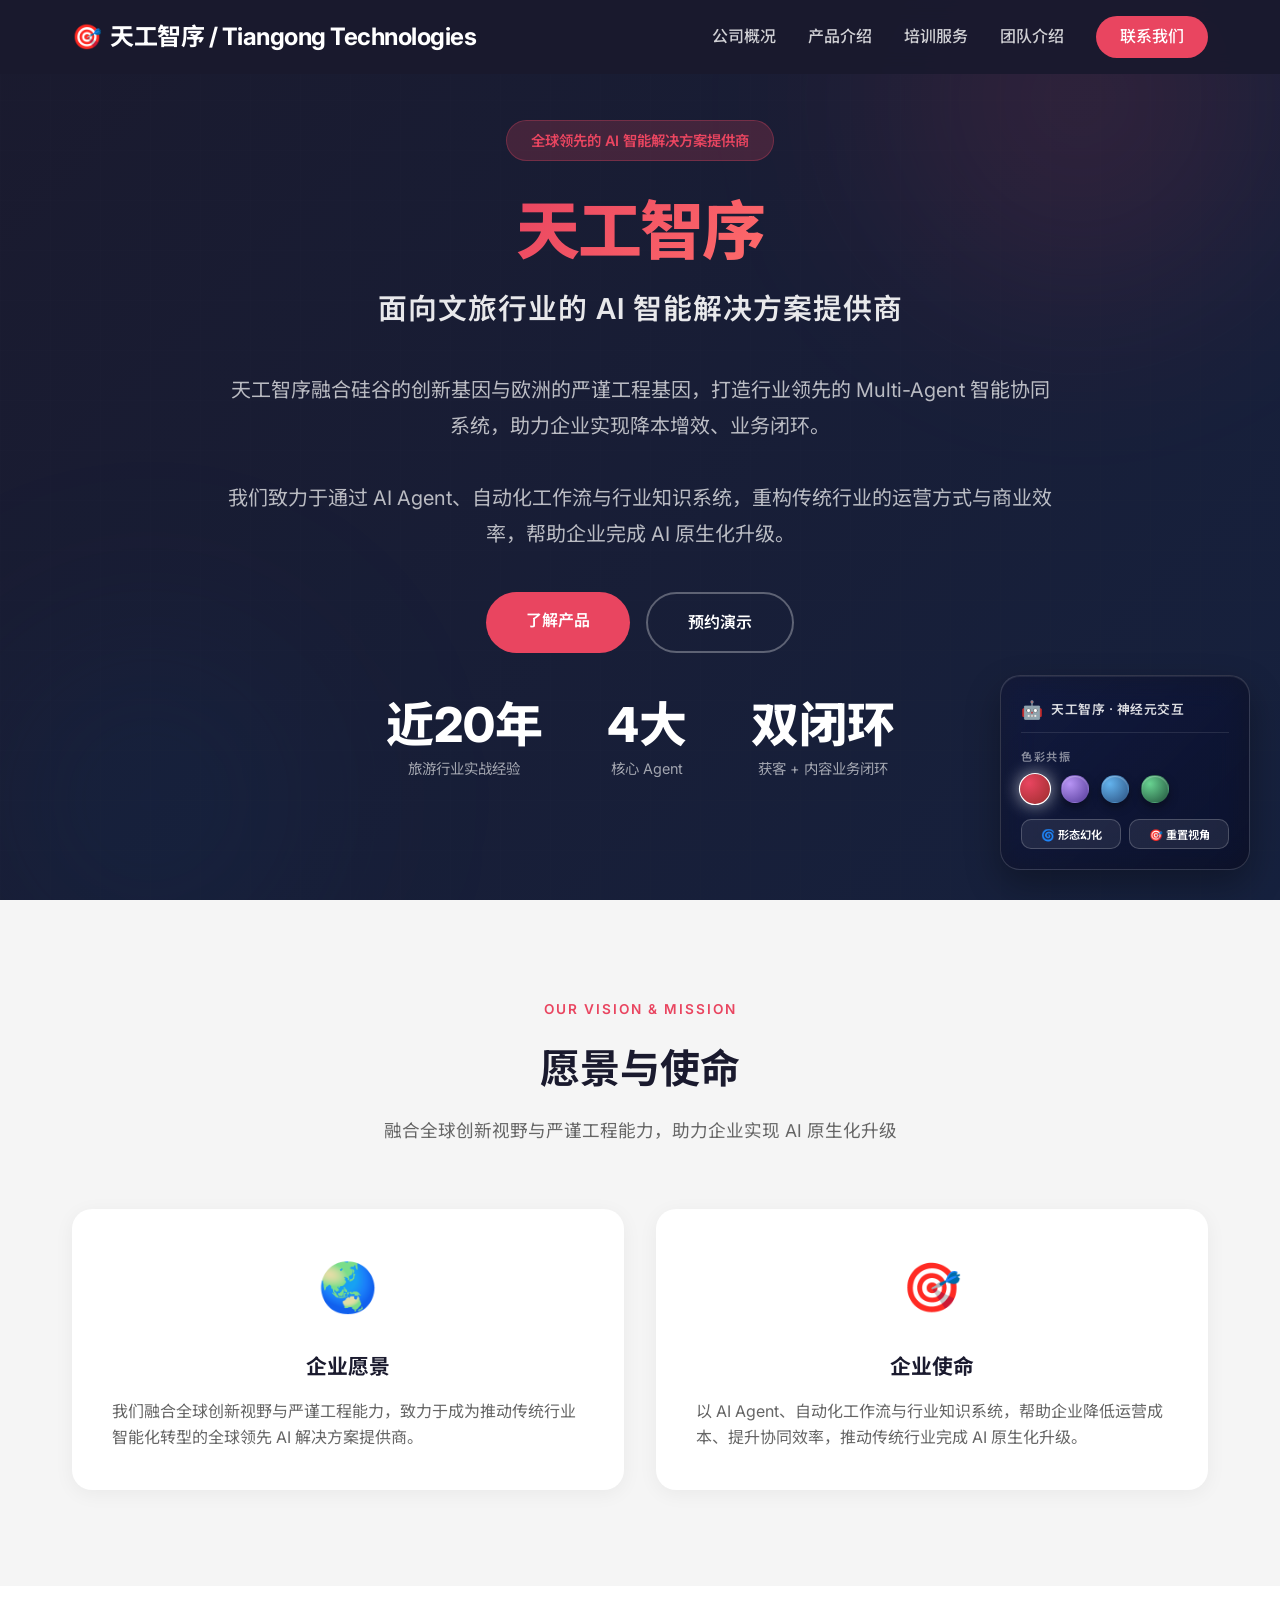
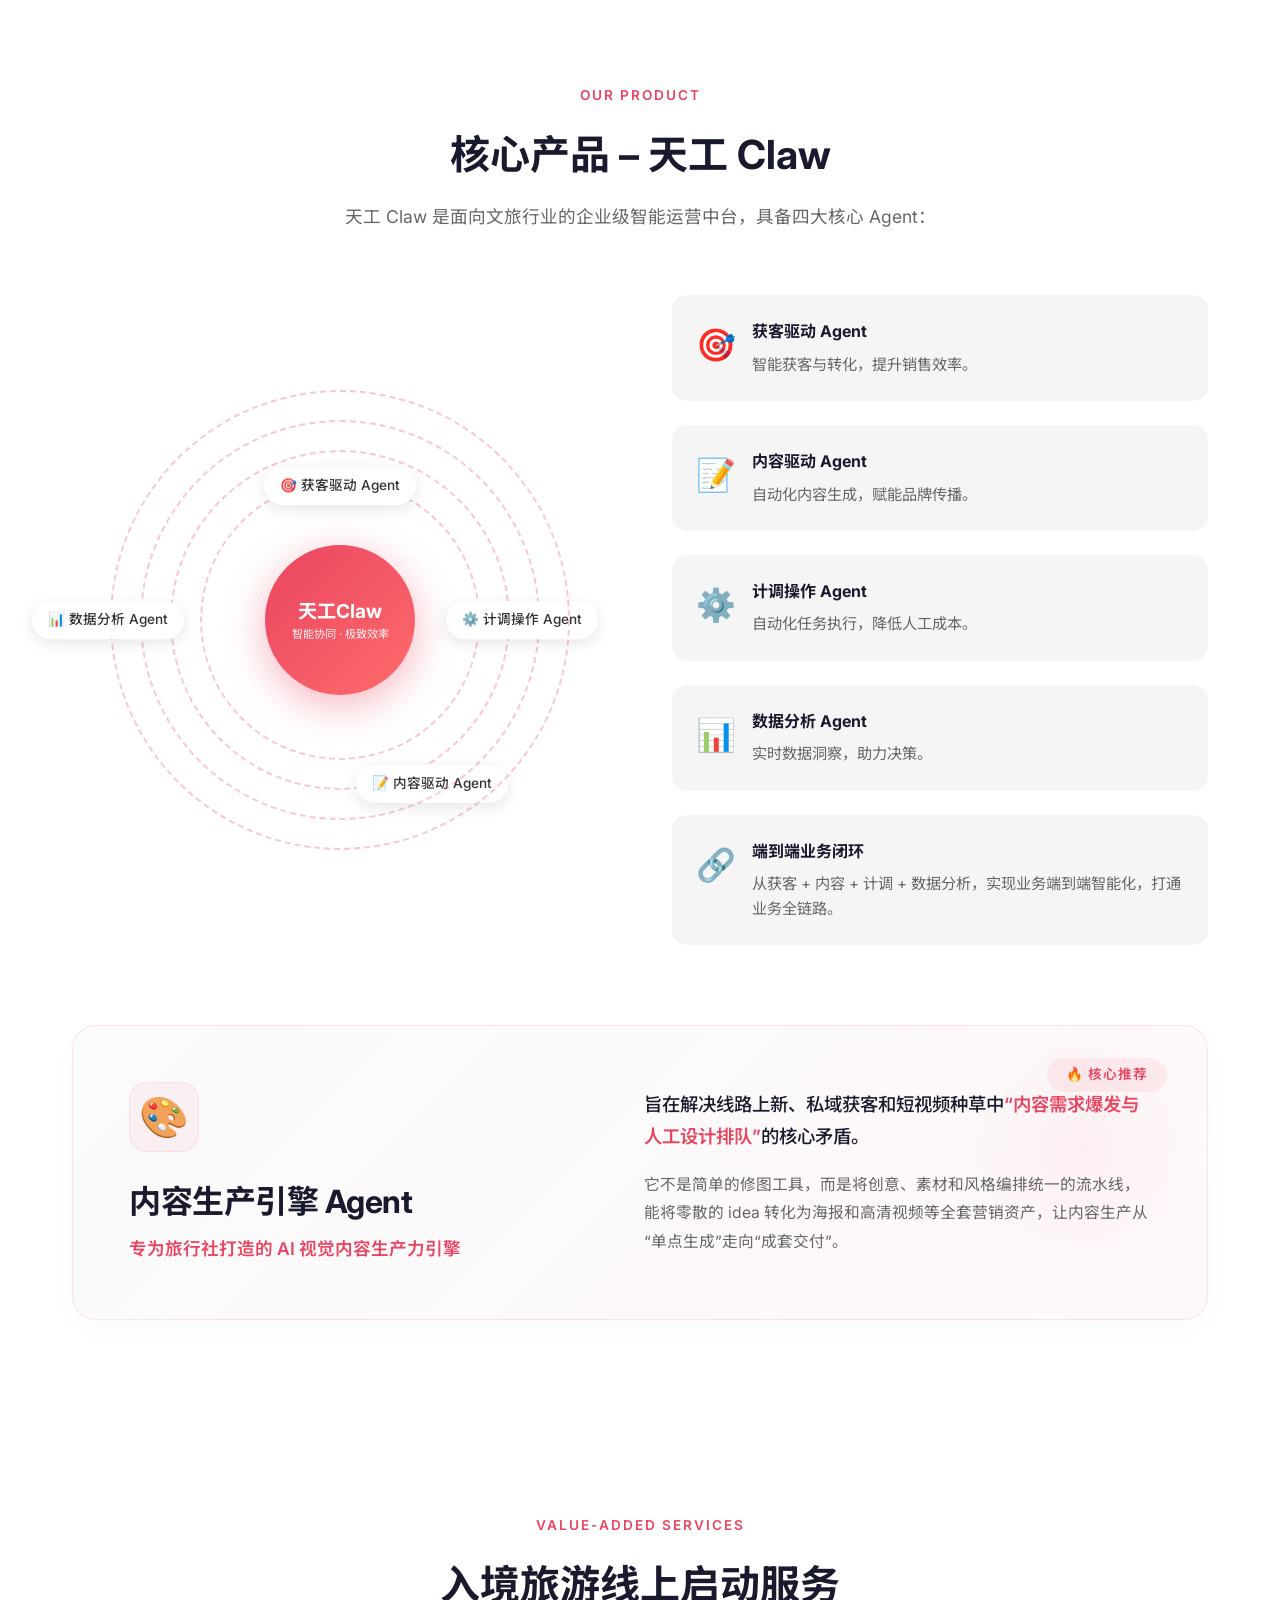
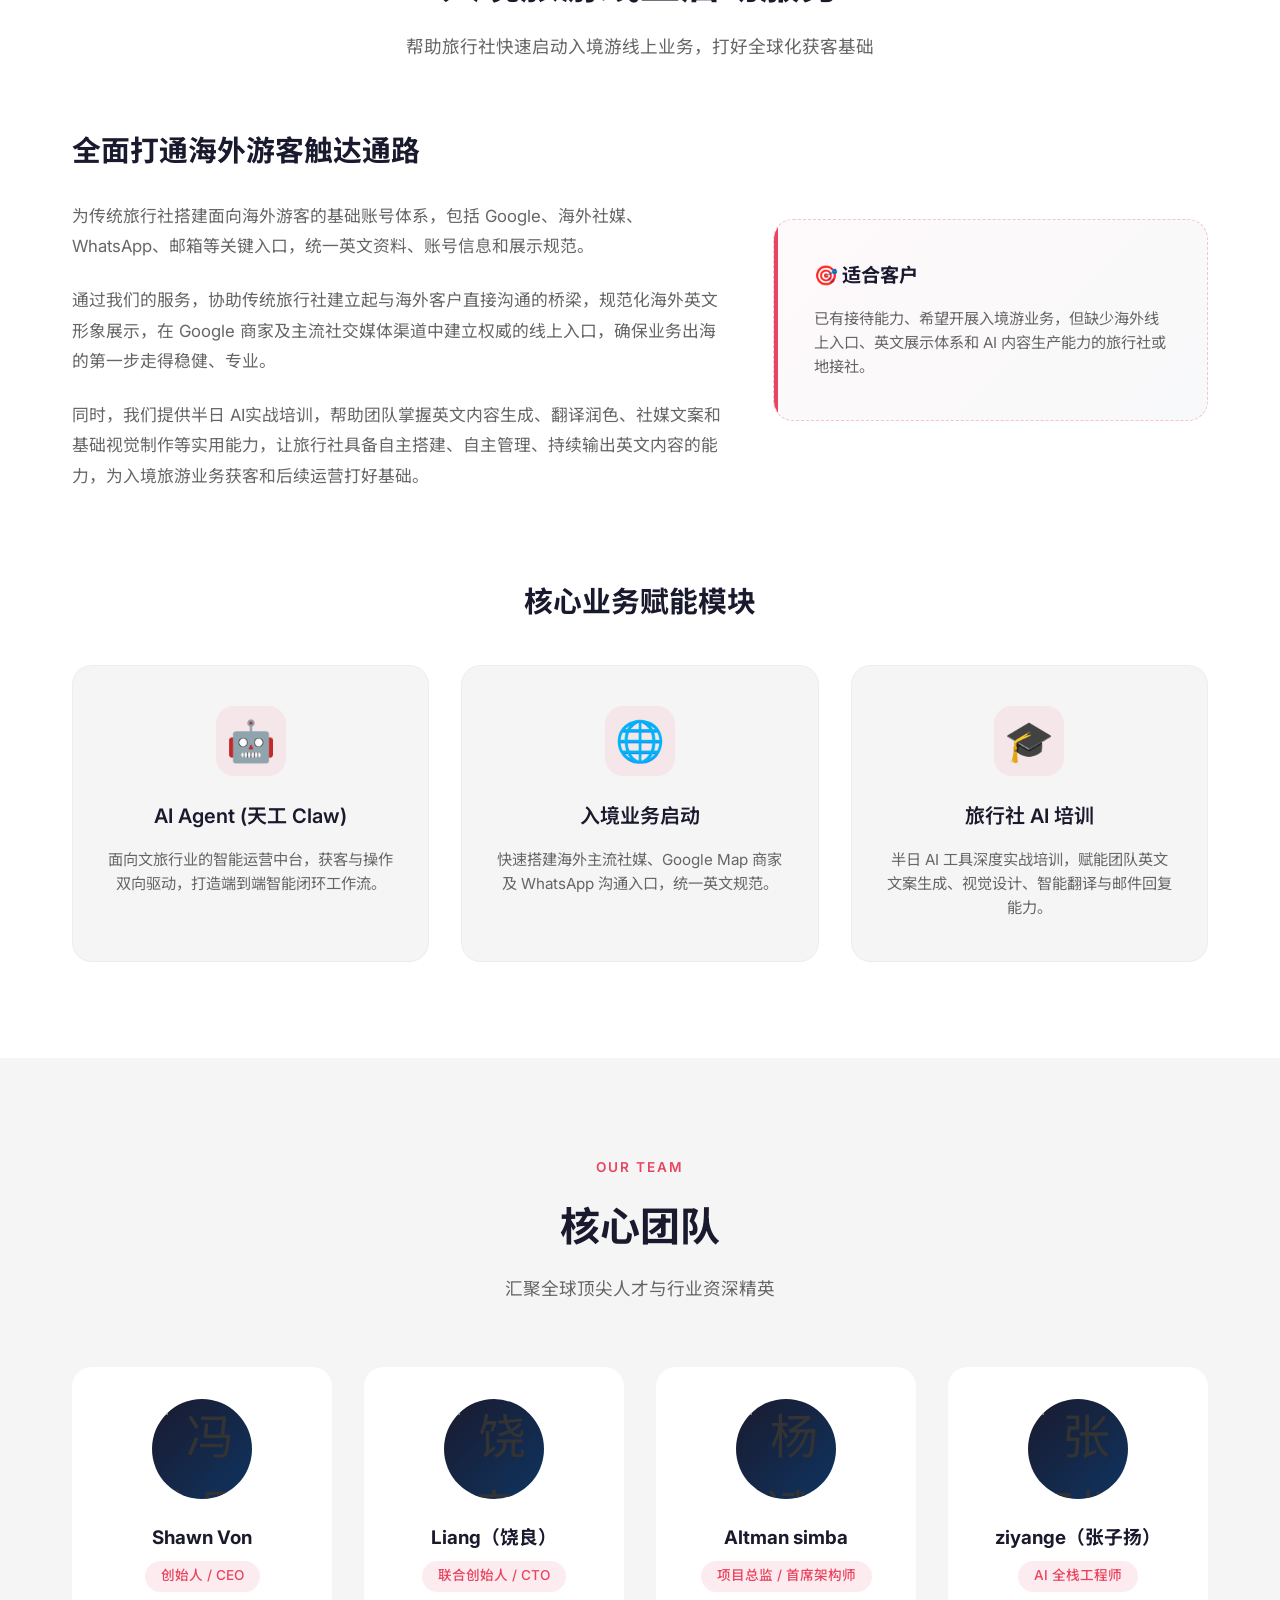
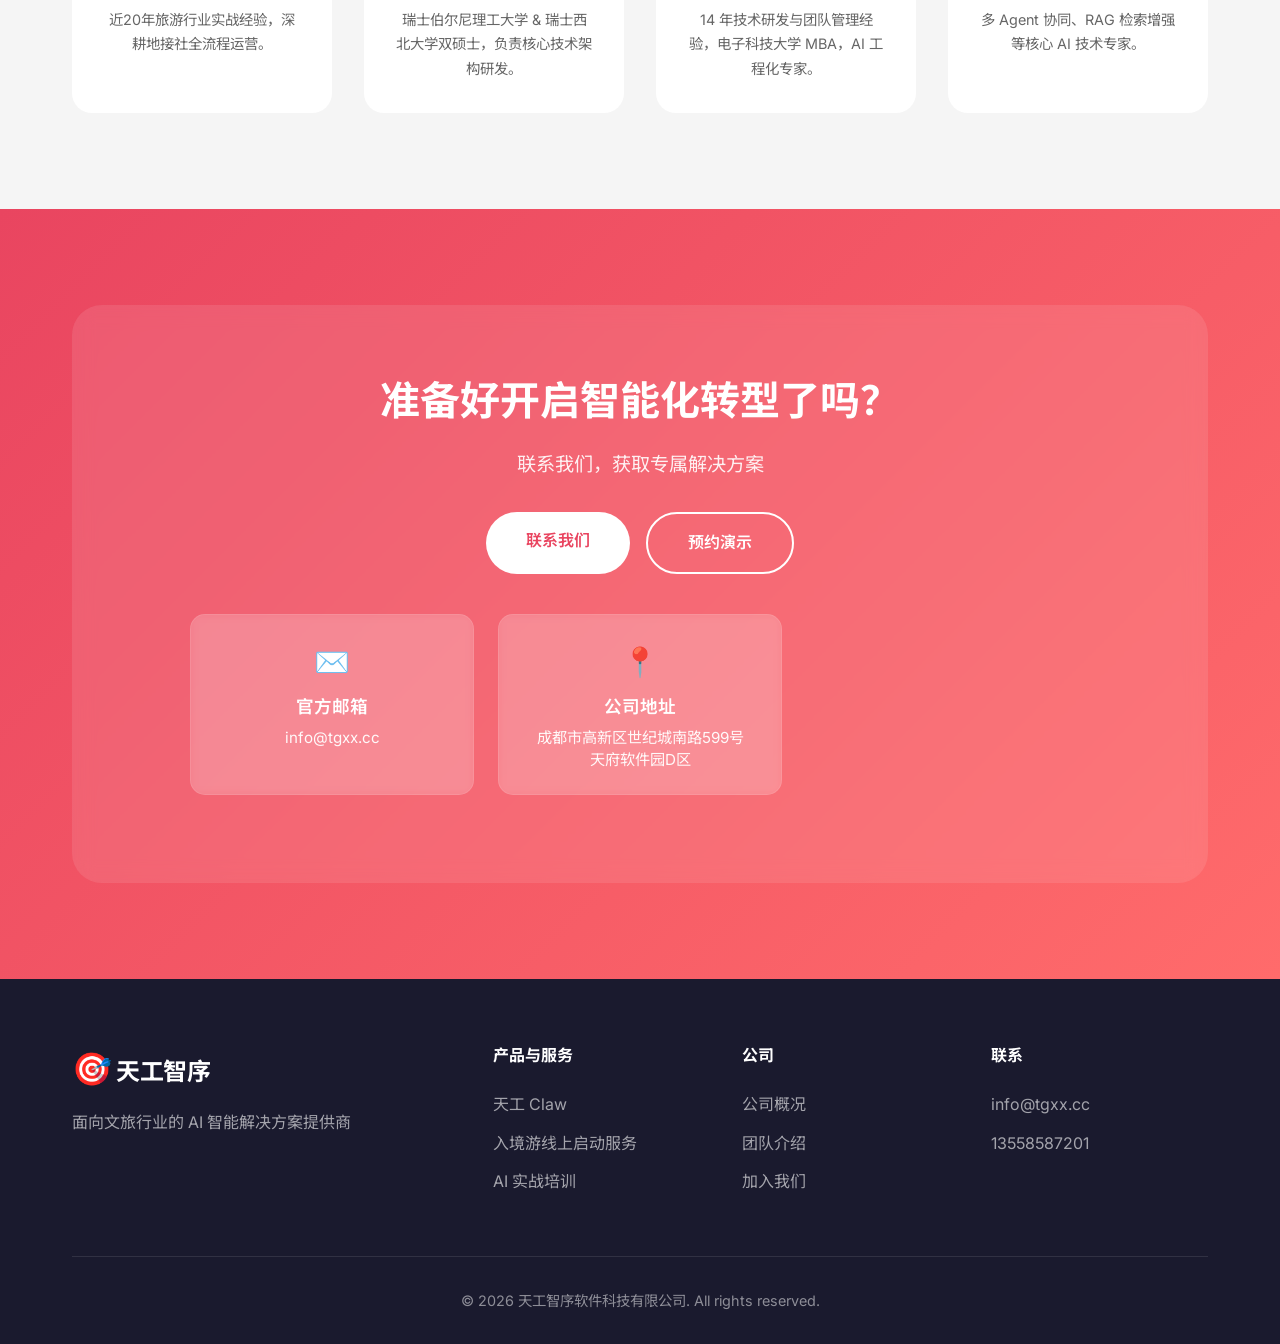
==== templates/company.html @ 2c0cb0da "Add content production engine agent section to company page - Add agent engine block with premium st" ====
<!DOCTYPE html>
<html lang="zh-CN">

<head>
    <meta charset="UTF-8">
    <meta name="viewport" content="width=device-width, initial-scale=1.0">
    <title>天工智序 - AI 智能解决方案提供商</title>
    <link rel="stylesheet" href="/front/company.css">
    <link rel="preconnect" href="https://fonts.googleapis.com">
    <link rel="preconnect" href="https://fonts.gstatic.com" crossorigin>
    <link
        href="https://fonts.googleapis.com/css2?family=Inter:wght@300;400;500;600;700&family=Noto+Sans+SC:wght@300;400;500;600;700&display=swap"
        rel="stylesheet">
</head>

<body>
    <!-- 导航栏 -->
    <nav class="navbar">
        <div class="nav-container">
            <a href="#" class="logo">
                <span class="logo-icon">🎯</span>
                <span class="logo-text">天工智序 / Tiangong Technologies</span>
            </a>
            <div class="nav-links">
                <a href="#vision">公司概况</a>
                <a href="#product">产品介绍</a>
                <a href="#inbound">培训服务</a>
                <a href="#team">团队介绍</a>
                <a href="#contact" class="btn-contact">联系我们</a>
            </div>
            <button class="mobile-menu-btn" id="mobileMenuBtn">
                <span></span>
                <span></span>
                <span></span>
            </button>
        </div>
    </nav>

    <!-- 移动端菜单 -->
    <div class="mobile-menu" id="mobileMenu">
        <a href="#vision">公司概况</a>
        <a href="#product">产品介绍</a>
        <a href="#inbound">培训服务</a>
        <a href="#team">团队介绍</a>
        <a href="#contact">联系我们</a>
    </div>

    <!-- Hero 区域 -->
    <section class="hero">
        <div class="hero-bg">
            <canvas id="canvas-neural"></canvas>
            <div class="gradient-orb orb-1"></div>
            <div class="gradient-orb orb-2"></div>
            <div class="grid-pattern" style="opacity: 0.15; pointer-events: none;"></div>
        </div>

        <!-- 智能神经元交互微件 -->
        <div class="neural-widget">
            <div class="widget-header">
                <span class="widget-icon">🤖</span>
                <span class="widget-title">天工智序 · 神经元交互</span>
            </div>
            <div class="widget-controls">
                <div class="control-section">
                    <div class="control-label">色彩共振</div>
                    <div class="theme-ring">
                        <div class="theme-dot active" data-theme="0"
                            style="background: radial-gradient(circle at 30% 30%, #e94560, #9b2c2c);"></div>
                        <div class="theme-dot" data-theme="1"
                            style="background: radial-gradient(circle at 30% 30%, #b794f4, #553c9a);"></div>
                        <div class="theme-dot" data-theme="2"
                            style="background: radial-gradient(circle at 30% 30%, #63b3ed, #2c5282);"></div>
                        <div class="theme-dot" data-theme="3"
                            style="background: radial-gradient(circle at 30% 30%, #68d391, #22543d);"></div>
                    </div>
                </div>
                <div class="widget-actions">
                    <button class="widget-btn" id="morphBtn">🌀 形态幻化</button>
                    <button class="widget-btn" id="resetCamBtn">🎯 重置视角</button>
                </div>
            </div>
        </div>

        <div class="hero-content">
            <div class="badge">全球领先的 AI 智能解决方案提供商</div>
            <h1 class="hero-title">
                <span class="highlight">天工智序</span>
            </h1>
            <div class="hero-subtitle">面向文旅行业的 AI 智能解决方案提供商</div>
            <p class="hero-desc">
                天工智序融合硅谷的创新基因与欧洲的严谨工程基因，打造行业领先的 Multi-Agent 智能协同系统，助力企业实现降本增效、业务闭环。<br><br>
                我们致力于通过 AI Agent、自动化工作流与行业知识系统，重构传统行业的运营方式与商业效率，帮助企业完成 AI 原生化升级。
            </p>
            <div class="hero-actions">
                <a href="#product" class="btn btn-primary">了解产品</a>
                <a href="mailto:info@tgxx.cc?subject=预约演示" class="btn btn-outline">预约演示</a>
            </div>
            <div class="hero-stats">
                <div class="stat-item">
                    <span class="stat-number">近20年</span>
                    <span class="stat-label">旅游行业实战经验</span>
                </div>
                <div class="stat-item">
                    <span class="stat-number">4大</span>
                    <span class="stat-label">核心 Agent</span>
                </div>
                <div class="stat-item">
                    <span class="stat-number">双闭环</span>
                    <span class="stat-label">获客 + 内容业务闭环</span>
                </div>
            </div>
        </div>
    </section>

    <!-- 愿景与使命 section -->
    <section class="section vision" id="vision">
        <div class="container">
            <div class="section-header">
                <span class="section-tag">OUR VISION & MISSION</span>
                <h2 class="section-title">愿景与使命</h2>
                <p class="section-desc">融合全球创新视野与严谨工程能力，助力企业实现 AI 原生化升级</p>
            </div>
            <div class="vision-grid-2">
                <div class="vision-card">
                    <div class="vision-icon">🌏</div>
                    <h3>企业愿景</h3>
                    <p style="text-align: left; line-height: 1.6; margin-top: 1rem;">
                        我们融合全球创新视野与严谨工程能力，致力于成为推动传统行业智能化转型的全球领先 AI 解决方案提供商。</p>
                </div>
                <div class="vision-card">
                    <div class="vision-icon">🎯</div>
                    <h3>企业使命</h3>
                    <p style="text-align: left; line-height: 1.6; margin-top: 1rem;">以 AI
                        Agent、自动化工作流与行业知识系统，帮助企业降低运营成本、提升协同效率，推动传统行业完成 AI 原生化升级。</p>
                </div>
            </div>
        </div>
    </section>

    <!-- 产品 section -->
    <section class="section product" id="product">
        <div class="container">
            <div class="section-header">
                <span class="section-tag">OUR PRODUCT</span>
                <h2 class="section-title">核心产品 – 天工 Claw</h2>
                <p class="section-desc" style="max-width: 800px;">天工 Claw 是面向文旅行业的企业级智能运营中台，具备四大核心 Agent：</p>
            </div>
            <div class="product-showcase">
                <div class="product-visual">
                    <div class="product-circle">
                        <div class="inner-circle">
                            <span class="product-name">天工Claw</span>
                            <span class="product-tagline">智能协同 · 极致效率</span>
                        </div>
                        <div class="orbit orbit-1">
                            <div class="satellite">🎯 获客驱动 Agent</div>
                        </div>
                        <div class="orbit orbit-2">
                            <div class="satellite">📝 内容驱动 Agent</div>
                        </div>
                        <div class="orbit orbit-3">
                            <div class="satellite">⚙️ 计调操作 Agent</div>
                        </div>
                        <div class="orbit orbit-4">
                            <div class="satellite">📊 数据分析 Agent</div>
                        </div>
                    </div>
                </div>
                <div class="product-features">
                    <div class="feature-item">
                        <div class="feature-icon">🎯</div>
                        <div class="feature-content">
                            <h4>获客驱动 Agent</h4>
                            <p>智能获客与转化，提升销售效率。</p>
                        </div>
                    </div>
                    <div class="feature-item">
                        <div class="feature-icon">📝</div>
                        <div class="feature-content">
                            <h4>内容驱动 Agent</h4>
                            <p>自动化内容生成，赋能品牌传播。</p>
                        </div>
                    </div>
                    <div class="feature-item">
                        <div class="feature-icon">⚙️</div>
                        <div class="feature-content">
                            <h4>计调操作 Agent</h4>
                            <p>自动化任务执行，降低人工成本。</p>
                        </div>
                    </div>
                    <div class="feature-item">
                        <div class="feature-icon">📊</div>
                        <div class="feature-content">
                            <h4>数据分析 Agent</h4>
                            <p>实时数据洞察，助力决策。</p>
                        </div>
                    </div>
                    <div class="feature-item">
                        <div class="feature-icon">🔗</div>
                        <div class="feature-content">
                            <h4>端到端业务闭环</h4>
                            <p>从获客 + 内容 + 计调 + 数据分析，实现业务端到端智能化，打通业务全链路。</p>
                        </div>
                    </div>
                </div>
            </div>

            <!-- AI视觉内容生产引擎 核心板块 -->
            <div class="agent-engine-block">
                <div class="engine-badge">🔥 核心推荐</div>
                <div class="engine-grid">
                    <div class="engine-left">
                        <div class="engine-icon-glow">🎨</div>
                        <h3 class="engine-title">内容生产引擎 Agent</h3>
                        <p class="engine-subtitle">专为旅行社打造的 AI 视觉内容生产力引擎</p>
                    </div>
                    <div class="engine-right">
                        <p class="engine-desc">
                            旨在解决线路上新、私域获客和短视频种草中<strong>“内容需求爆发与人工设计排队”</strong>的核心矛盾。
                        </p>
                        <p class="engine-desc-secondary">
                            它不是简单的修图工具，而是将创意、素材和风格编排统一的流水线，能将零散的 idea 转化为海报和高清视频等全套营销资产，让内容生产从“单点生成”走向“成套交付”。
                        </p>
                    </div>
                </div>
            </div>

        </div>
    </section>

    <!-- 增值业务 / 入境游线上启动服务 section -->
    <section class="section inbound" id="inbound">
        <div class="container">
            <div class="section-header">
                <span class="section-tag">VALUE-ADDED SERVICES</span>
                <h2 class="section-title">入境旅游线上启动服务</h2>
                <p class="section-desc">帮助旅行社快速启动入境游线上业务，打好全球化获客基础</p>
            </div>

            <div class="inbound-grid">
                <div class="inbound-text">
                    <h3>全面打通海外游客触达通路</h3>
                    <p>为传统旅行社搭建面向海外游客的基础账号体系，包括 Google、海外社媒、WhatsApp、邮箱等关键入口，统一英文资料、账号信息和展示规范。</p>
                    <p>通过我们的服务，协助传统旅行社建立起与海外客户直接沟通的桥梁，规范化海外英文形象展示，在 Google 商家及主流社交媒体渠道中建立权威的线上入口，确保业务出海的第一步走得稳健、专业。</p>
                    <p>同时，我们提供半日
                        AI实战培训，帮助团队掌握英文内容生成、翻译润色、社媒文案和基础视觉制作等实用能力，让旅行社具备自主搭建、自主管理、持续输出英文内容的能力，为入境旅游业务获客和后续运营打好基础。</p>
                </div>

                <div class="inbound-target-card">
                    <h4>🎯 适合客户</h4>
                    <p>已有接待能力、希望开展入境游业务，但缺少海外线上入口、英文展示体系和 AI 内容生产能力的旅行社或地接社。</p>
                </div>
            </div>

            <!-- 三类视觉信息块 -->
            <div class="visual-blocks-container">
                <h3 class="visual-blocks-title">核心业务赋能模块</h3>
                <div class="visual-blocks-grid">
                    <div class="visual-block-card">
                        <div class="visual-block-icon">🤖</div>
                        <h4>AI Agent (天工 Claw)</h4>
                        <p>面向文旅行业的智能运营中台，获客与操作双向驱动，打造端到端智能闭环工作流。</p>
                    </div>
                    <div class="visual-block-card">
                        <div class="visual-block-icon">🌐</div>
                        <h4>入境业务启动</h4>
                        <p>快速搭建海外主流社媒、Google Map 商家及 WhatsApp 沟通入口，统一英文规范。</p>
                    </div>
                    <div class="visual-block-card">
                        <div class="visual-block-icon">🎓</div>
                        <h4>旅行社 AI 培训</h4>
                        <p>半日 AI 工具深度实战培训，赋能团队英文文案生成、视觉设计、智能翻译与邮件回复能力。</p>
                    </div>
                </div>
            </div>
        </div>
    </section>

    <!-- 团队 section -->
    <section class="section team" id="team">
        <div class="container">
            <div class="section-header">
                <span class="section-tag">OUR TEAM</span>
                <h2 class="section-title">核心团队</h2>
                <p class="section-desc">汇聚全球顶尖人才与行业资深精英</p>
            </div>
            <div class="team-grid">
                <div class="team-card">
                    <div class="team-avatar">
                        <img src="/front/team/冯少军.jpg" alt="冯少军" />
                    </div>
                    <h3 class="team-name">Shawn Von </h3>
                    <span class="team-role">创始人 / CEO</span>
                    <p class="team-desc">近20年旅游行业实战经验，深耕地接社全流程运营。</p>
                </div>
                <div class="team-card">
                    <div class="team-avatar">
                        <img src="/front/team/饶良.jpg" alt="饶良" />
                    </div>
                    <h3 class="team-name">Liang（饶良）</h3>
                    <span class="team-role">联合创始人 / CTO</span>
                    <p class="team-desc">瑞士伯尔尼理工大学 & 瑞士西北大学双硕士，负责核心技术架构研发。</p>
                </div>
                <div class="team-card">
                    <div class="team-avatar">
                        <img src="/front/team/杨斌.jpg" alt="杨斌" />
                    </div>
                    <h3 class="team-name">Altman simba</h3>
                    <span class="team-role">项目总监 / 首席架构师</span>
                    <p class="team-desc">14 年技术研发与团队管理经验，电子科技大学 MBA，AI 工程化专家。</p>
                </div>
                <div class="team-card">
                    <div class="team-avatar">
                        <img src="/front/team/张子扬.jpg" alt="张子扬" />
                    </div>
                    <h3 class="team-name">ziyange（张子扬）</h3>
                    <span class="team-role">AI 全栈工程师</span>
                    <p class="team-desc">多 Agent 协同、RAG 检索增强等核心 AI 技术专家。</p>
                </div>
            </div>
        </div>
    </section>

    <!-- 联系 section -->
    <section class="section contact" id="contact">
        <div class="container">
            <div class="contact-box">
                <h2>准备好开启智能化转型了吗？</h2>
                <p>联系我们，获取专属解决方案</p>
                <div class="contact-actions">
                    <a href="mailto:info@tgxx.cc" class="btn btn-primary">联系我们</a>
                    <a href="mailto:info@tgxx.cc?subject=预约演示" class="btn btn-outline">预约演示</a>
                </div>

                <!-- Glassmorphic details -->
                <div class="contact-details">
                    <div class="contact-detail-item">
                        <div class="contact-detail-icon">✉️</div>
                        <h4>官方邮箱</h4>
                        <p><a href="mailto:info@tgxx.cc" style="color: inherit; text-decoration: none;">info@tgxx.cc</a>
                        </p>
                    </div>
                    <div class="contact-detail-item">
                        <div class="contact-detail-icon">📍</div>
                        <h4>公司地址</h4>
                        <p>成都市高新区世纪城南路599号<br>天府软件园D区</p>
                    </div>
                </div>
            </div>
        </div>
    </section>

    <!-- Footer -->
    <footer class="footer">
        <div class="container">
            <div class="footer-content">
                <div class="footer-brand">
                    <span class="logo-icon">🎯</span>
                    <span class="logo-text">天工智序</span>
                    <p>面向文旅行业的 AI 智能解决方案提供商</p>
                </div>
                <div class="footer-links">
                    <div class="footer-col">
                        <h4>产品与服务</h4>
                        <a href="#product">天工 Claw</a>
                        <a href="#inbound">入境游线上启动服务</a>
                        <a href="#inbound">AI 实战培训</a>
                    </div>
                    <div class="footer-col">
                        <h4>公司</h4>
                        <a href="#vision">公司概况</a>
                        <a href="#team">团队介绍</a>
                        <a href="/recruit">加入我们</a>
                    </div>
                    <div class="footer-col">
                        <h4>联系</h4>
                        <a href="mailto:info@tgxx.cc">info@tgxx.cc</a>
                        <a href="tel:13558587201">13558587201</a>
                    </div>
                </div>
            </div>
            <div class="footer-bottom">
                <p>&copy; 2026 天工智序软件科技有限公司. All rights reserved.</p>
            </div>
        </div>
    </footer>

    <script src="/front/company.js"></script>
    <script type="module" src="/front/neural.js"></script>
</body>

</html>
---- front/company.css ----
/* 天工智序软件科技 - 公司介绍页面样式 */

* {
    margin: 0;
    padding: 0;
    box-sizing: border-box;
}

:root {
    --primary: #1a1a2e;
    --secondary: #16213e;
    --accent: #0f3460;
    --highlight: #e94560;
    --text: #333;
    --text-light: #666;
    --white: #fff;
    --gray: #f5f5f5;
}

html {
    scroll-behavior: smooth;
}

body {
    font-family: 'Inter', 'Noto Sans SC', -apple-system, BlinkMacSystemFont, sans-serif;
    color: var(--text);
    line-height: 1.6;
    overflow-x: hidden;
}

/* 导航栏 */
.navbar {
    position: fixed;
    top: 0;
    left: 0;
    right: 0;
    z-index: 1000;
    background: rgba(26, 26, 46, 0.95);
    backdrop-filter: blur(10px);
    padding: 1rem 0;
    transition: all 0.3s ease;
}

.navbar.scrolled {
    padding: 0.5rem 0;
    box-shadow: 0 2px 20px rgba(0, 0, 0, 0.1);
}

.nav-container {
    max-width: 1200px;
    margin: 0 auto;
    padding: 0 2rem;
    display: flex;
    justify-content: space-between;
    align-items: center;
}

.logo {
    display: flex;
    align-items: center;
    gap: 0.5rem;
    text-decoration: none;
    color: var(--white);
}

.logo-icon {
    font-size: 1.5rem;
}

.logo-text {
    font-size: 1.5rem;
    font-weight: 700;
    letter-spacing: -0.5px;
}

.nav-links {
    display: flex;
    align-items: center;
    gap: 2rem;
}

.nav-links a {
    color: rgba(255, 255, 255, 0.8);
    text-decoration: none;
    font-weight: 500;
    transition: color 0.3s ease;
}

.nav-links a:hover {
    color: var(--white);
}

.btn-contact {
    background: var(--highlight);
    color: var(--white) !important;
    padding: 0.5rem 1.5rem;
    border-radius: 50px;
    transition: transform 0.3s ease, box-shadow 0.3s ease;
}

.btn-contact:hover {
    transform: translateY(-2px);
    box-shadow: 0 5px 20px rgba(233, 69, 96, 0.4);
}

.mobile-menu-btn {
    display: none;
    flex-direction: column;
    gap: 5px;
    background: none;
    border: none;
    cursor: pointer;
    padding: 5px;
}

.mobile-menu-btn span {
    width: 25px;
    height: 3px;
    background: var(--white);
    border-radius: 3px;
    transition: all 0.3s ease;
}

/* 移动端菜单 */
.mobile-menu {
    display: none;
    position: fixed;
    top: 70px;
    left: 0;
    right: 0;
    background: var(--primary);
    padding: 2rem;
    flex-direction: column;
    gap: 1.5rem;
    z-index: 999;
}

.mobile-menu.active {
    display: flex;
}

.mobile-menu a {
    color: var(--white);
    text-decoration: none;
    font-size: 1.2rem;
    padding: 0.5rem 0;
}

/* Hero 区域 */
.hero {
    min-height: 100vh;
    display: flex;
    align-items: center;
    justify-content: center;
    position: relative;
    background: linear-gradient(135deg, var(--primary) 0%, var(--secondary) 100%);
    overflow: hidden;
}

.hero-bg {
    position: absolute;
    inset: 0;
    overflow: hidden;
}

.gradient-orb {
    position: absolute;
    border-radius: 50%;
    filter: blur(80px);
    opacity: 0.5;
}

.orb-1 {
    width: 600px;
    height: 600px;
    background: radial-gradient(circle, rgba(233, 69, 96, 0.3) 0%, transparent 70%);
    top: -200px;
    right: -100px;
    animation: float 8s ease-in-out infinite;
}

.orb-2 {
    width: 500px;
    height: 500px;
    background: radial-gradient(circle, rgba(15, 52, 96, 0.5) 0%, transparent 70%);
    bottom: -150px;
    left: -100px;
    animation: float 10s ease-in-out infinite reverse;
}

@keyframes float {
    0%, 100% { transform: translate(0, 0); }
    50% { transform: translate(30px, -30px); }
}

.grid-pattern {
    position: absolute;
    inset: 0;
    background-image:
        linear-gradient(rgba(255, 255, 255, 0.03) 1px, transparent 1px),
        linear-gradient(90deg, rgba(255, 255, 255, 0.03) 1px, transparent 1px);
    background-size: 50px 50px;
}

.hero-content {
    position: relative;
    z-index: 5;
    text-align: center;
    padding: 2rem;
    max-width: 900px;
}

.badge {
    display: inline-block;
    background: rgba(233, 69, 96, 0.2);
    color: var(--highlight);
    padding: 0.5rem 1.5rem;
    border-radius: 50px;
    font-size: 0.9rem;
    font-weight: 600;
    margin-bottom: 2rem;
    border: 1px solid rgba(233, 69, 96, 0.3);
}

.hero-title {
    font-size: 4rem;
    font-weight: 800;
    color: var(--white);
    line-height: 1.2;
    margin-bottom: 1.5rem;
    letter-spacing: -2px;
}

.hero-title .highlight {
    background: linear-gradient(135deg, var(--highlight) 0%, #ff6b6b 100%);
    -webkit-background-clip: text;
    -webkit-text-fill-color: transparent;
    background-clip: text;
}

.hero-desc {
    font-size: 1.25rem;
    color: rgba(255, 255, 255, 0.7);
    margin-bottom: 2.5rem;
    line-height: 1.8;
}

.hero-actions {
    display: flex;
    gap: 1rem;
    justify-content: center;
    margin-bottom: 3rem;
}

.btn {
    display: inline-block;
    padding: 1rem 2.5rem;
    border-radius: 50px;
    text-decoration: none;
    font-weight: 600;
    transition: all 0.3s ease;
}

.btn-primary {
    background: var(--highlight);
    color: var(--white);
}

.btn-primary:hover {
    transform: translateY(-3px);
    box-shadow: 0 10px 30px rgba(233, 69, 96, 0.4);
}

.btn-outline {
    border: 2px solid rgba(255, 255, 255, 0.3);
    color: var(--white);
}

.btn-outline:hover {
    background: rgba(255, 255, 255, 0.1);
    border-color: var(--white);
}

.hero-stats {
    display: flex;
    justify-content: center;
    gap: 4rem;
}

.stat-item {
    display: flex;
    flex-direction: column;
    align-items: center;
}

.stat-number {
    font-size: 3rem;
    font-weight: 800;
    color: var(--white);
    line-height: 1;
}

.stat-label {
    font-size: 0.9rem;
    color: rgba(255, 255, 255, 0.6);
    margin-top: 0.5rem;
}

/* 通用 Section 样式 */
.section {
    padding: 6rem 0;
}

.container {
    max-width: 1200px;
    margin: 0 auto;
    padding: 0 2rem;
}

.section-header {
    text-align: center;
    margin-bottom: 4rem;
}

.section-tag {
    display: inline-block;
    font-size: 0.85rem;
    font-weight: 600;
    color: var(--highlight);
    letter-spacing: 2px;
    margin-bottom: 1rem;
}

.section-title {
    font-size: 2.5rem;
    font-weight: 700;
    color: var(--primary);
    margin-bottom: 1rem;
}

.section-desc {
    font-size: 1.1rem;
    color: var(--text-light);
    max-width: 600px;
    margin: 0 auto;
}

/* 愿景 Section */
.vision {
    background: var(--gray);
}

.vision-grid {
    display: grid;
    grid-template-columns: repeat(3, 1fr);
    gap: 2rem;
}

.vision-grid-2 {
    display: grid;
    grid-template-columns: repeat(2, 1fr);
    gap: 2rem;
}

.vision-card {
    background: var(--white);
    padding: 2.5rem;
    border-radius: 20px;
    text-align: center;
    transition: all 0.3s ease;
    box-shadow: 0 4px 20px rgba(0, 0, 0, 0.05);
}

.vision-card:hover {
    transform: translateY(-10px);
    box-shadow: 0 20px 40px rgba(0, 0, 0, 0.1);
}

.vision-icon {
    font-size: 3rem;
    margin-bottom: 1.5rem;
}

.vision-card h3 {
    font-size: 1.3rem;
    color: var(--primary);
    margin-bottom: 1rem;
}

.vision-card p {
    color: var(--text-light);
    line-height: 1.8;
}

/* 产品 Section */
.product {
    background: var(--white);
}

.product-showcase {
    display: grid;
    grid-template-columns: 1fr 1fr;
    gap: 4rem;
    align-items: center;
}

.product-visual {
    display: flex;
    justify-content: center;
    align-items: center;
}

.product-circle {
    position: relative;
    width: 400px;
    height: 400px;
}

.inner-circle {
    position: absolute;
    top: 50%;
    left: 50%;
    transform: translate(-50%, -50%);
    width: 150px;
    height: 150px;
    background: linear-gradient(135deg, var(--highlight) 0%, #ff6b6b 100%);
    border-radius: 50%;
    display: flex;
    flex-direction: column;
    align-items: center;
    justify-content: center;
    color: var(--white);
    z-index: 2;
    box-shadow: 0 10px 40px rgba(233, 69, 96, 0.4);
}

.product-name {
    font-size: 1.2rem;
    font-weight: 700;
}

.product-tagline {
    font-size: 0.7rem;
    opacity: 0.9;
}

.orbit {
    position: absolute;
    border: 2px dashed rgba(233, 69, 96, 0.3);
    border-radius: 50%;
    animation: rotate 20s linear infinite;
}

.orbit-1 {
    width: 280px;
    height: 280px;
    top: 50%;
    left: 50%;
    transform: translate(-50%, -50%);
}

.orbit-2 {
    width: 340px;
    height: 340px;
    top: 50%;
    left: 50%;
    transform: translate(-50%, -50%);
    animation-duration: 25s;
    animation-direction: reverse;
}

.orbit-3 {
    width: 400px;
    height: 400px;
    top: 50%;
    left: 50%;
    transform: translate(-50%, -50%);
    animation-duration: 30s;
}

.orbit-4 {
    width: 460px;
    height: 460px;
    top: 50%;
    left: 50%;
    transform: translate(-50%, -50%);
    animation-duration: 35s;
    animation-direction: reverse;
}

@keyframes rotate {
    from { transform: translate(-50%, -50%) rotate(0deg); }
    to { transform: translate(-50%, -50%) rotate(360deg); }
}

.satellite {
    position: absolute;
    background: var(--white);
    padding: 0.5rem 1rem;
    border-radius: 20px;
    font-size: 0.85rem;
    font-weight: 500;
    box-shadow: 0 4px 15px rgba(0, 0, 0, 0.1);
    white-space: nowrap;
}

.orbit-1 .satellite {
    top: -15px;
    left: 50%;
    transform: translateX(-50%);
}

.orbit-2 .satellite {
    bottom: -15px;
    right: 0;
}

.orbit-3 .satellite {
    top: 50%;
    right: -60px;
    transform: translateY(-50%);
}

.orbit-4 .satellite {
    top: 50%;
    left: -80px;
    transform: translateY(-50%);
}

.product-features {
    display: flex;
    flex-direction: column;
    gap: 1.5rem;
}

.feature-item {
    display: flex;
    align-items: flex-start;
    gap: 1rem;
    padding: 1.5rem;
    background: var(--gray);
    border-radius: 15px;
    transition: all 0.3s ease;
}

.feature-item:hover {
    background: var(--white);
    box-shadow: 0 4px 20px rgba(0, 0, 0, 0.08);
}

.feature-icon {
    font-size: 2rem;
    flex-shrink: 0;
}

.feature-content h4 {
    color: var(--primary);
    margin-bottom: 0.5rem;
}

.feature-content p {
    color: var(--text-light);
    font-size: 0.95rem;
}

/* 团队 Section */
.team {
    background: var(--gray);
}

.team-grid {
    display: grid;
    grid-template-columns: repeat(4, 1fr);
    gap: 2rem;
}

.team-card {
    background: var(--white);
    padding: 2rem;
    border-radius: 20px;
    text-align: center;
    transition: all 0.3s ease;
}

.team-card:hover {
    transform: translateY(-10px);
    box-shadow: 0 20px 40px rgba(0, 0, 0, 0.1);
}

.team-avatar {
    width: 100px;
    height: 100px;
    background: linear-gradient(135deg, var(--primary) 0%, var(--accent) 100%);
    border-radius: 50%;
    display: flex;
    align-items: center;
    justify-content: center;
    margin: 0 auto 1.5rem;
    font-size: 3rem;
    overflow: hidden;
}

.team-avatar img {
    width: 100%;
    height: 100%;
    object-fit: cover;
    border-radius: 50%;
}

.team-name {
    color: var(--primary);
    margin-bottom: 0.5rem;
}

.team-role {
    display: inline-block;
    background: rgba(233, 69, 96, 0.1);
    color: var(--highlight);
    padding: 0.3rem 1rem;
    border-radius: 20px;
    font-size: 0.85rem;
    font-weight: 500;
    margin-bottom: 1rem;
}

.team-desc {
    color: var(--text-light);
    font-size: 0.9rem;
    line-height: 1.7;
}

/* 核心竞争力 */
.advantage {
    background: var(--primary);
}

.advantage .section-title,
.advantage .section-tag {
    color: var(--white);
}

.advantage .section-tag {
    color: var(--highlight);
}

.advantage-grid {
    display: grid;
    grid-template-columns: repeat(3, 1fr);
    gap: 2rem;
}

.advantage-item {
    background: rgba(255, 255, 255, 0.05);
    padding: 2.5rem;
    border-radius: 20px;
    text-align: center;
    border: 1px solid rgba(255, 255, 255, 0.1);
    transition: all 0.3s ease;
}

.advantage-item:hover {
    background: rgba(255, 255, 255, 0.1);
    transform: translateY(-5px);
}

.advantage-number {
    font-size: 4rem;
    font-weight: 800;
    color: var(--highlight);
    opacity: 0.5;
    line-height: 1;
    margin-bottom: 1rem;
}

.advantage-item h3 {
    color: var(--white);
    font-size: 1.3rem;
    margin-bottom: 1rem;
}

.advantage-item p {
    color: rgba(255, 255, 255, 0.7);
    line-height: 1.8;
}

/* 联系 Section */
.contact {
    background: linear-gradient(135deg, var(--highlight) 0%, #ff6b6b 100%);
    padding: 6rem 0;
}

.contact-box {
    text-align: center;
    padding: 4rem;
    background: rgba(255, 255, 255, 0.1);
    border-radius: 30px;
    backdrop-filter: blur(10px);
}

.contact-box h2 {
    font-size: 2.5rem;
    color: var(--white);
    margin-bottom: 1rem;
}

.contact-box p {
    font-size: 1.2rem;
    color: rgba(255, 255, 255, 0.9);
    margin-bottom: 2rem;
}

.contact-actions {
    display: flex;
    gap: 1rem;
    justify-content: center;
}

.contact-actions .btn-primary {
    background: var(--white);
    color: var(--highlight);
}

.contact-actions .btn-outline {
    border-color: var(--white);
    color: var(--white);
}

.contact-actions .btn-outline:hover {
    background: rgba(255, 255, 255, 0.1);
}

/* Footer */
.footer {
    background: var(--primary);
    padding: 4rem 0 2rem;
}

.footer-content {
    display: grid;
    grid-template-columns: 1fr 2fr;
    gap: 4rem;
    margin-bottom: 3rem;
}

.footer-brand .logo-icon {
    font-size: 2rem;
}

.footer-brand .logo-text {
    font-size: 1.5rem;
    color: var(--white);
}

.footer-brand p {
    color: rgba(255, 255, 255, 0.6);
    margin-top: 1rem;
}

.footer-links {
    display: grid;
    grid-template-columns: repeat(3, 1fr);
    gap: 2rem;
}

.footer-col h4 {
    color: var(--white);
    margin-bottom: 1.5rem;
}

.footer-col a {
    display: block;
    color: rgba(255, 255, 255, 0.6);
    text-decoration: none;
    margin-bottom: 0.8rem;
    transition: color 0.3s ease;
}

.footer-col a:hover {
    color: var(--highlight);
}

.footer-bottom {
    text-align: center;
    padding-top: 2rem;
    border-top: 1px solid rgba(255, 255, 255, 0.1);
}

.footer-bottom p {
    color: rgba(255, 255, 255, 0.5);
    font-size: 0.9rem;
}

/* 响应式设计 */
@media (max-width: 1024px) {
    .vision-grid,
    .advantage-grid {
        grid-template-columns: repeat(2, 1fr);
    }

    .team-grid {
        grid-template-columns: repeat(2, 1fr);
    }

    .product-showcase {
        grid-template-columns: 1fr;
    }

    .footer-content {
        grid-template-columns: 1fr;
        gap: 2rem;
    }
}

@media (max-width: 768px) {
    .nav-container {
        padding: 0 1rem;
    }

    .logo-text {
        font-size: 1rem;
        line-height: 1.25;
    }

    .hero {
        min-height: auto;
        padding: 7rem 0 4rem;
    }

    .nav-links {
        display: none;
    }

    .mobile-menu-btn {
        display: flex;
    }

    .hero-title {
        font-size: 2.5rem;
    }

    .hero-desc {
        font-size: 1rem;
    }

    .hero-stats {
        flex-direction: column;
        gap: 2rem;
    }

    .product-circle {
        width: min(320px, 82vw);
        height: min(320px, 82vw);
    }

    .inner-circle {
        width: 128px;
        height: 128px;
    }

    .orbit-1 {
        width: 210px;
        height: 210px;
    }

    .orbit-2 {
        width: 250px;
        height: 250px;
    }

    .orbit-3 {
        width: 290px;
        height: 290px;
    }

    .orbit-4 {
        width: 320px;
        height: 320px;
    }

    .satellite {
        font-size: 0.72rem;
        padding: 0.35rem 0.65rem;
    }

    .orbit-3 .satellite {
        right: -34px;
    }

    .orbit-4 .satellite {
        left: -42px;
    }

    .vision-grid,
    .vision-grid-2,
    .advantage-grid,
    .team-grid {
        grid-template-columns: 1fr;
    }

    .section {
        padding: 4rem 0;
    }

    .section-title {
        font-size: 2rem;
    }

    .footer-links {
        grid-template-columns: 1fr;
    }

    .contact-box {
        padding: 2rem;
    }

    .contact-box h2 {
        font-size: 1.8rem;
    }

    .contact-actions {
        flex-direction: column;
    }
}

/* 水泡气泡动画效果 - 动态气泡背景 */
.bubble-container {
    position: absolute;
    width: 100%;
    height: 100%;
    top: 0;
    left: 0;
    overflow: hidden;
    pointer-events: none;
    background: linear-gradient(to bottom, var(--primary), var(--secondary));
}

.bubble {
    position: absolute;
    bottom: -100px;
    background: radial-gradient(circle at 30% 30%, rgba(233, 69, 96, 0.3), rgba(233, 69, 96, 0.05));
    border-radius: 50%;
    animation: rise linear infinite;
}

.bubble::before {
    content: '';
    position: absolute;
    top: 15%;
    left: 15%;
    width: 25%;
    height: 25%;
    background: radial-gradient(circle, rgba(255, 255, 255, 0.8), transparent);
    border-radius: 50%;
}

@keyframes rise {
    0% {
        bottom: -100px;
        transform: translateX(0) translateY(0);
        opacity: 0;
    }
    10% {
        opacity: 0.8;
    }
    50% {
        transform: translateX(15px) translateY(-50vh);
    }
    90% {
        opacity: 0.6;
    }
    100% {
        bottom: 120%;
        transform: translateX(-15px) translateY(-100vh);
        opacity: 0;
    }
}

.hero .bubble-container {
    background: linear-gradient(135deg, #1a1a2e 0%, #16213e 50%, #0f0f23 100%);
}

/* Hero subtitle */
.hero-subtitle {
    font-size: 1.8rem;
    font-weight: 600;
    color: rgba(255, 255, 255, 0.9);
    margin-top: -0.5rem;
    margin-bottom: 2.5rem;
    letter-spacing: 1px;
}

/* 入境游服务 Section */
.inbound {
    background: var(--white);
}

.inbound-grid {
    display: grid;
    grid-template-columns: 1.2fr 0.8fr;
    gap: 3rem;
    margin-bottom: 4rem;
    align-items: center;
}

.inbound-text {
    line-height: 1.8;
}

.inbound-text h3 {
    font-size: 1.8rem;
    color: var(--primary);
    margin-bottom: 1.5rem;
    font-weight: 700;
}

.inbound-text p {
    color: var(--text-light);
    margin-bottom: 1.5rem;
    font-size: 1.05rem;
}

.inbound-target-card {
    background: linear-gradient(135deg, rgba(233, 69, 96, 0.03) 0%, rgba(15, 52, 96, 0.03) 100%);
    border: 1.5px dashed rgba(233, 69, 96, 0.3);
    padding: 2.5rem;
    border-radius: 20px;
    position: relative;
    overflow: hidden;
}

.inbound-target-card::before {
    content: '';
    position: absolute;
    top: 0;
    left: 0;
    width: 4px;
    height: 100%;
    background: var(--highlight);
}

.inbound-target-card h4 {
    font-size: 1.2rem;
    color: var(--primary);
    margin-bottom: 1rem;
    display: flex;
    align-items: center;
    gap: 0.5rem;
    font-weight: 700;
}

.inbound-target-card p {
    color: var(--text-light);
    font-size: 0.95rem;
    line-height: 1.6;
}

/* 三个视觉信息块 */
.visual-blocks-container {
    margin-top: 4rem;
}

.visual-blocks-title {
    text-align: center;
    font-size: 1.8rem;
    color: var(--primary);
    font-weight: 700;
    margin-bottom: 2.5rem;
}

.visual-blocks-grid {
    display: grid;
    grid-template-columns: repeat(3, 1fr);
    gap: 2rem;
}

.visual-block-card {
    background: var(--gray);
    padding: 2.5rem 2rem;
    border-radius: 20px;
    transition: all 0.3s ease;
    border: 1px solid rgba(0, 0, 0, 0.03);
    display: flex;
    flex-direction: column;
    align-items: center;
    text-align: center;
}

.visual-block-card:hover {
    transform: translateY(-8px);
    background: var(--white);
    box-shadow: 0 15px 35px rgba(0, 0, 0, 0.08);
    border-color: rgba(233, 69, 96, 0.15);
}

.visual-block-icon {
    font-size: 2.5rem;
    width: 70px;
    height: 70px;
    background: rgba(233, 69, 96, 0.08);
    color: var(--highlight);
    border-radius: 18px;
    display: flex;
    align-items: center;
    justify-content: center;
    margin-bottom: 1.5rem;
    transition: all 0.3s ease;
}

.visual-block-card:hover .visual-block-icon {
    background: var(--highlight);
    color: var(--white);
    transform: scale(1.05) rotate(5deg);
}

.visual-block-card h4 {
    font-size: 1.25rem;
    color: var(--primary);
    margin-bottom: 1rem;
    font-weight: 600;
}

.visual-block-card p {
    color: var(--text-light);
    font-size: 0.95rem;
    line-height: 1.6;
}

/* Glassmorphic Contact Details */
.contact-details {
    display: grid;
    grid-template-columns: repeat(3, 1fr);
    gap: 1.5rem;
    max-width: 900px;
    margin: 2.5rem auto 1.5rem;
}

.contact-detail-item {
    background: rgba(255, 255, 255, 0.15);
    padding: 1.5rem 1rem;
    border-radius: 15px;
    backdrop-filter: blur(5px);
    transition: all 0.3s ease;
    border: 1px solid rgba(255, 255, 255, 0.1);
    text-align: center;
}

.contact-detail-item:hover {
    background: rgba(255, 255, 255, 0.25);
    transform: translateY(-3px);
}

.contact-detail-icon {
    font-size: 1.8rem;
    margin-bottom: 0.5rem;
}

.contact-detail-item h4 {
    color: var(--white);
    font-size: 1.1rem;
    margin-bottom: 0.4rem;
    font-weight: 600;
}

.contact-detail-item p {
    color: rgba(255, 255, 255, 0.95);
    font-size: 0.95rem;
    margin: 0;
    line-height: 1.4;
}

/* Responsive adjustments for Inbound services & Contact */
@media (max-width: 1024px) {
    .visual-blocks-grid {
        grid-template-columns: repeat(2, 1fr);
    }
}

@media (max-width: 768px) {
    .inbound-grid {
        grid-template-columns: 1fr;
        gap: 2rem;
    }
    
    .visual-blocks-grid {
        grid-template-columns: 1fr;
    }
    
    .hero-subtitle {
        font-size: 1.25rem;
    }

    .contact-details {
        grid-template-columns: 1fr;
        gap: 1rem;
    }
}

/* Neural Synapse WebGL Canvas Styling */
#canvas-neural {
    position: absolute;
    top: 0;
    left: 0;
    width: 100%;
    height: 100%;
    z-index: 1;
    cursor: crosshair;
}

/* Premium Floating Glassmorphic Neural Control Widget */
.neural-widget {
    position: absolute;
    bottom: 30px;
    right: 30px;
    z-index: 10;
    width: 250px;
    padding: 1.25rem;
    backdrop-filter: blur(16px) saturate(180%);
    -webkit-backdrop-filter: blur(16px) saturate(180%);
    background: linear-gradient(135deg, rgba(20, 20, 40, 0.45) 0%, rgba(10, 10, 25, 0.65) 100%);
    border: 1px solid rgba(255, 255, 255, 0.15);
    border-radius: 20px;
    box-shadow: 0 15px 35px rgba(0, 0, 0, 0.3), inset 0 1px 0 rgba(255, 255, 255, 0.08);
    transition: all 0.3s cubic-bezier(0.2, 0.9, 0.4, 1.1);
}

.neural-widget:hover {
    transform: translateY(-3px);
    box-shadow: 0 20px 40px rgba(0, 0, 0, 0.4), inset 0 1px 0 rgba(255, 255, 255, 0.12);
    border-color: rgba(255, 255, 255, 0.25);
}

.widget-header {
    display: flex;
    align-items: center;
    gap: 0.5rem;
    margin-bottom: 1rem;
    border-bottom: 1px solid rgba(255, 255, 255, 0.1);
    padding-bottom: 0.5rem;
}

.widget-icon {
    font-size: 1.1rem;
}

.widget-title {
    font-size: 0.8rem;
    font-weight: 600;
    color: rgba(255, 255, 255, 0.85);
    letter-spacing: 0.5px;
    text-transform: uppercase;
}

.control-section {
    margin-bottom: 1rem;
}

.control-label {
    font-size: 0.7rem;
    text-transform: uppercase;
    letter-spacing: 1.5px;
    font-weight: 600;
    color: rgba(255, 255, 255, 0.5);
    margin-bottom: 0.5rem;
}

.theme-ring {
    display: flex;
    gap: 12px;
    justify-content: flex-start;
}

.theme-dot {
    width: 28px;
    height: 28px;
    border-radius: 50%;
    cursor: pointer;
    transition: all 0.3s cubic-bezier(0.34, 1.2, 0.64, 1);
    box-shadow: 0 4px 10px rgba(0, 0, 0, 0.4), inset 0 1px 1px rgba(255, 255, 255, 0.3);
    border: 1.5px solid transparent;
}

.theme-dot.active {
    transform: scale(1.15);
    border-color: white;
    box-shadow: 0 0 15px rgba(255, 255, 255, 0.6);
}

.theme-dot:hover {
    transform: scale(1.08);
}

.widget-actions {
    display: grid;
    grid-template-columns: 1fr 1fr;
    gap: 8px;
}

.widget-btn {
    background: rgba(255, 255, 255, 0.08);
    border: 0.5px solid rgba(255, 255, 255, 0.2);
    padding: 6px 0;
    border-radius: 10px;
    font-family: 'Inter', 'Noto Sans SC', sans-serif;
    font-weight: 600;
    font-size: 0.7rem;
    color: white;
    cursor: pointer;
    transition: all 0.2s ease;
    text-align: center;
}

.widget-btn:hover {
    background: rgba(255, 255, 255, 0.18);
    border-color: rgba(255, 255, 255, 0.4);
    transform: translateY(-1px);
}

.widget-btn:active {
    transform: translateY(1px);
}

@media (max-width: 768px) {
    .neural-widget {
        display: none; /* Hide interactive panel on mobile to avoid viewport clutter */
    }
}

/* ==========================================
   内容生产引擎 Agent 模块 (Premium Style)
   ========================================== */
.agent-engine-block {
    margin-top: 5rem;
    background: linear-gradient(135deg, rgba(26, 26, 46, 0.02) 0%, rgba(233, 69, 96, 0.04) 100%);
    border: 1px solid rgba(233, 69, 96, 0.12);
    border-radius: 24px;
    padding: 3.5rem;
    position: relative;
    overflow: hidden;
    transition: all 0.4s cubic-bezier(0.165, 0.84, 0.44, 1);
    box-shadow: 0 10px 30px rgba(0, 0, 0, 0.02);
}

.agent-engine-block:hover {
    transform: translateY(-5px);
    border-color: rgba(233, 69, 96, 0.25);
    box-shadow: 0 20px 40px rgba(233, 69, 96, 0.06);
}

.agent-engine-block::before {
    content: '';
    position: absolute;
    top: 0;
    right: 0;
    width: 250px;
    height: 250px;
    background: radial-gradient(circle, rgba(233, 69, 96, 0.05) 0%, transparent 70%);
    z-index: 1;
    pointer-events: none;
}

.engine-badge {
    position: absolute;
    top: 2rem;
    right: 2.5rem;
    background: rgba(233, 69, 96, 0.08);
    color: var(--highlight);
    padding: 0.4rem 1.2rem;
    border-radius: 50px;
    font-size: 0.85rem;
    font-weight: 600;
    letter-spacing: 1px;
}

.engine-grid {
    display: grid;
    grid-template-columns: 0.95fr 1.05fr;
    gap: 3.5rem;
    align-items: center;
    position: relative;
    z-index: 2;
}

.engine-left {
    display: flex;
    flex-direction: column;
    align-items: flex-start;
}

.engine-icon-glow {
    font-size: 2.5rem;
    width: 70px;
    height: 70px;
    background: rgba(233, 69, 96, 0.06);
    color: var(--highlight);
    border-radius: 18px;
    display: flex;
    align-items: center;
    justify-content: center;
    margin-bottom: 1.5rem;
    border: 1px solid rgba(233, 69, 96, 0.1);
    transition: all 0.3s ease;
}

.agent-engine-block:hover .engine-icon-glow {
    transform: scale(1.05) rotate(-5deg);
    background: var(--highlight);
    color: var(--white);
    box-shadow: 0 10px 25px rgba(233, 69, 96, 0.3);
}

.engine-title {
    font-size: 2rem;
    color: var(--primary);
    font-weight: 700;
    margin-bottom: 0.5rem;
    letter-spacing: -0.5px;
}

.engine-subtitle {
    font-size: 1.1rem;
    color: var(--highlight);
    font-weight: 600;
}

.engine-right {
    display: flex;
    flex-direction: column;
    gap: 1.2rem;
}

.engine-desc {
    font-size: 1.15rem;
    color: var(--primary);
    line-height: 1.7;
    font-weight: 500;
}

.engine-desc strong {
    color: var(--highlight);
    font-weight: 600;
}

.engine-desc-secondary {
    font-size: 0.98rem;
    color: var(--text-light);
    line-height: 1.8;
}

@media (max-width: 992px) {
    .agent-engine-block {
        padding: 2.5rem;
    }
    
    .engine-grid {
        grid-template-columns: 1fr;
        gap: 2rem;
    }
    
    .engine-badge {
        position: static;
        align-self: flex-start;
        margin-bottom: 1.5rem;
        display: inline-block;
    }
    
    .engine-title {
        font-size: 1.8rem;
    }
}
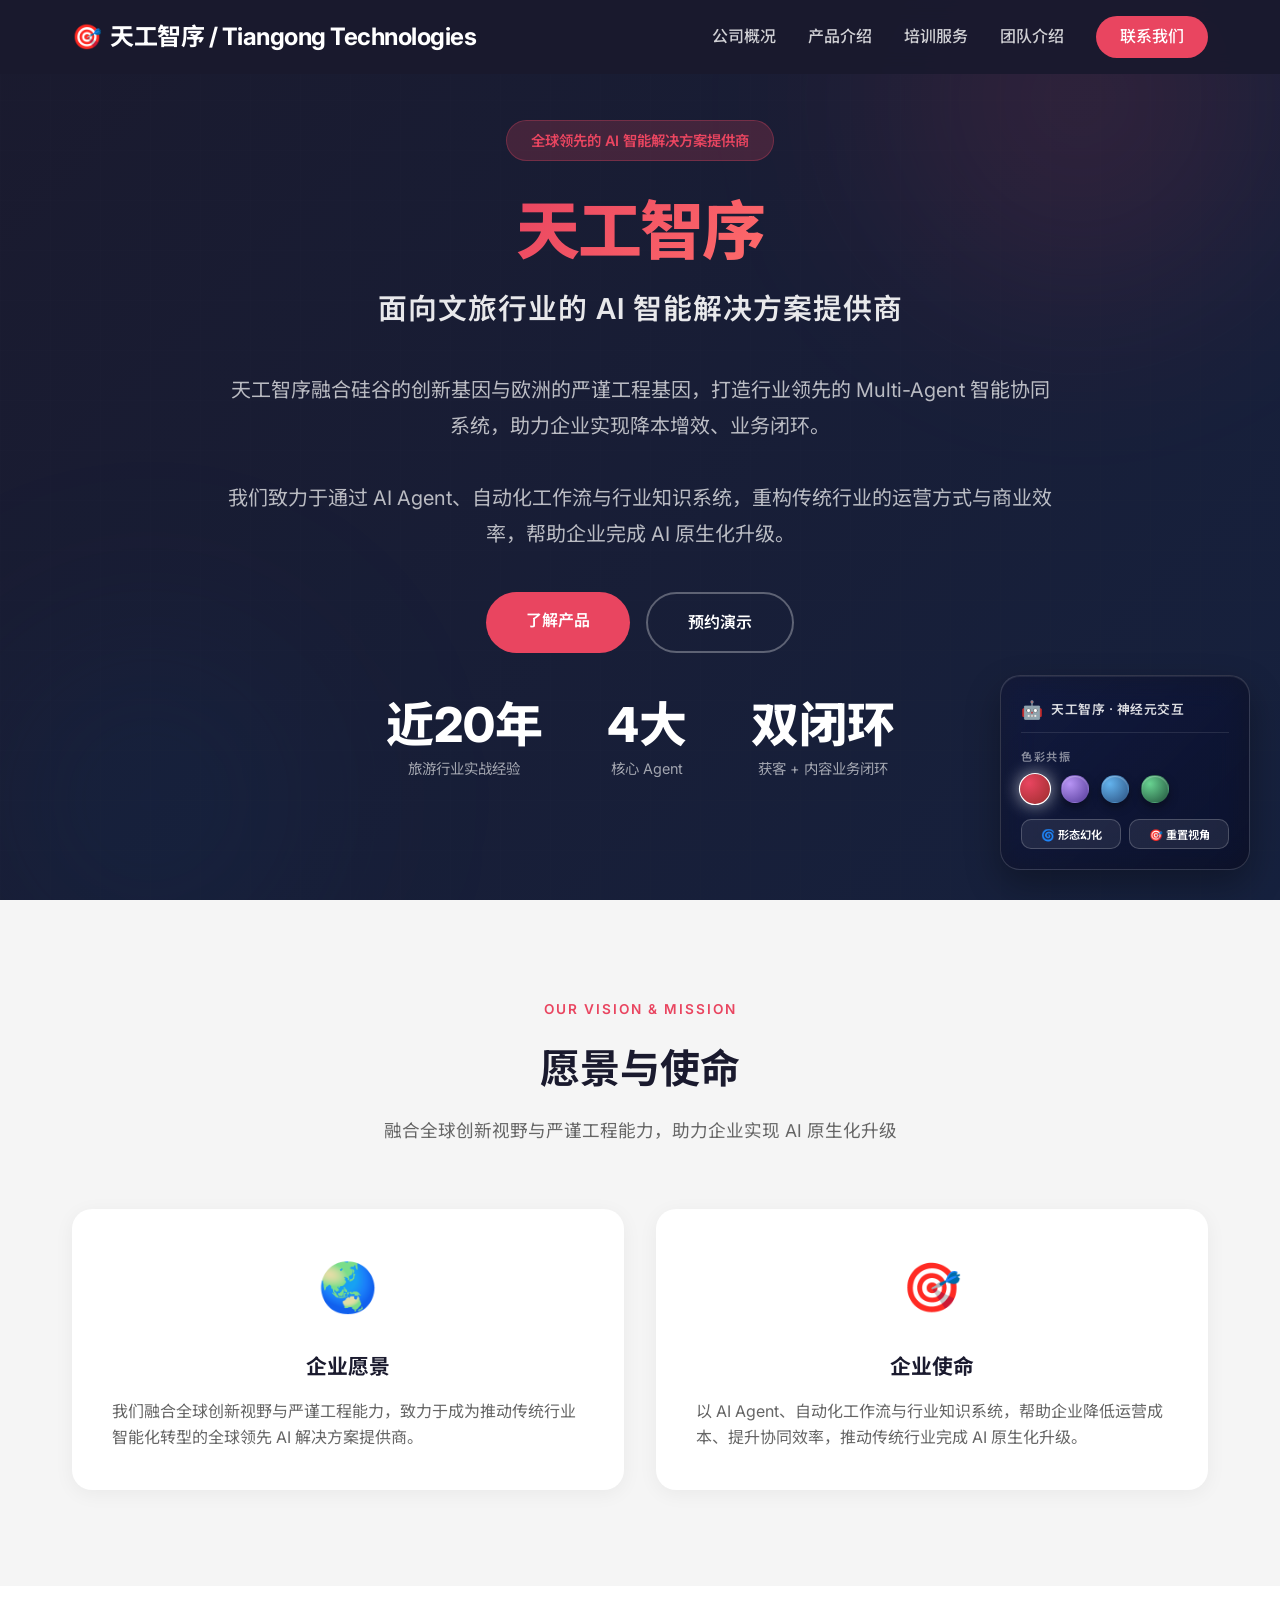
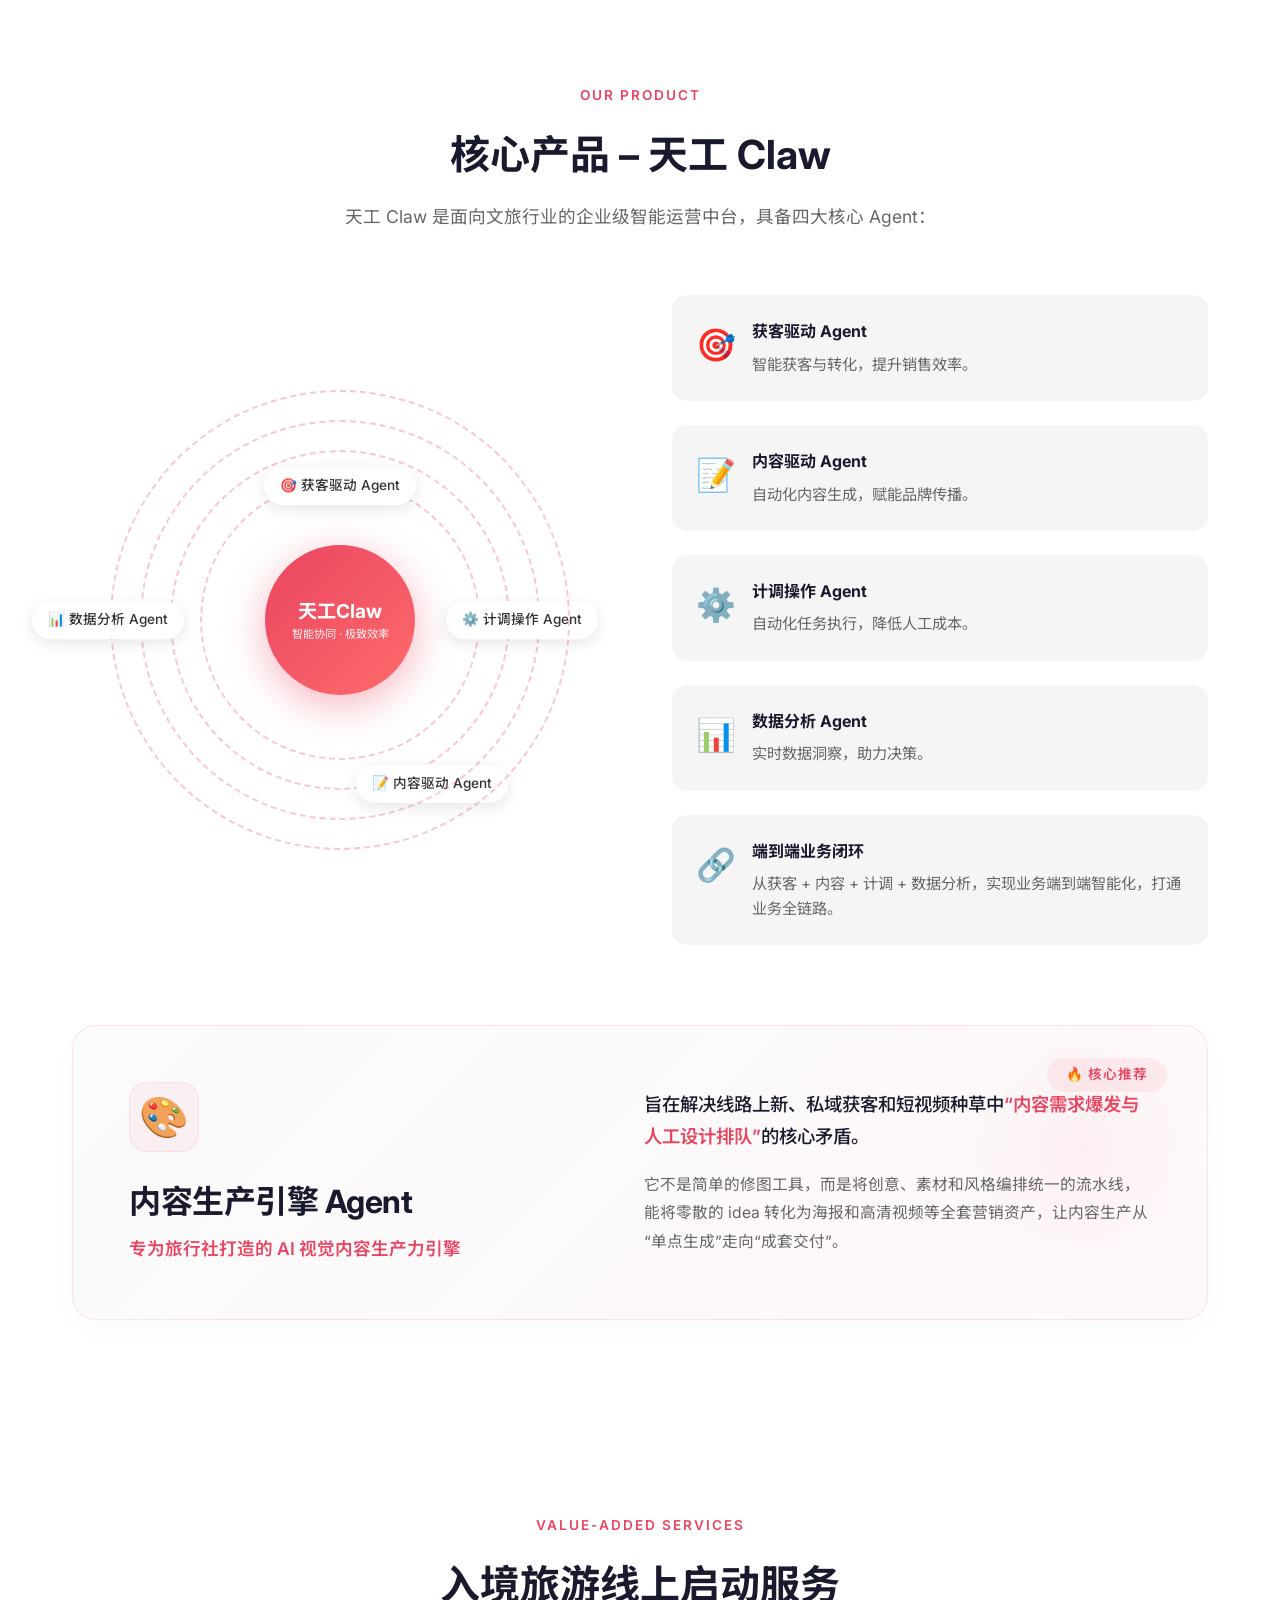
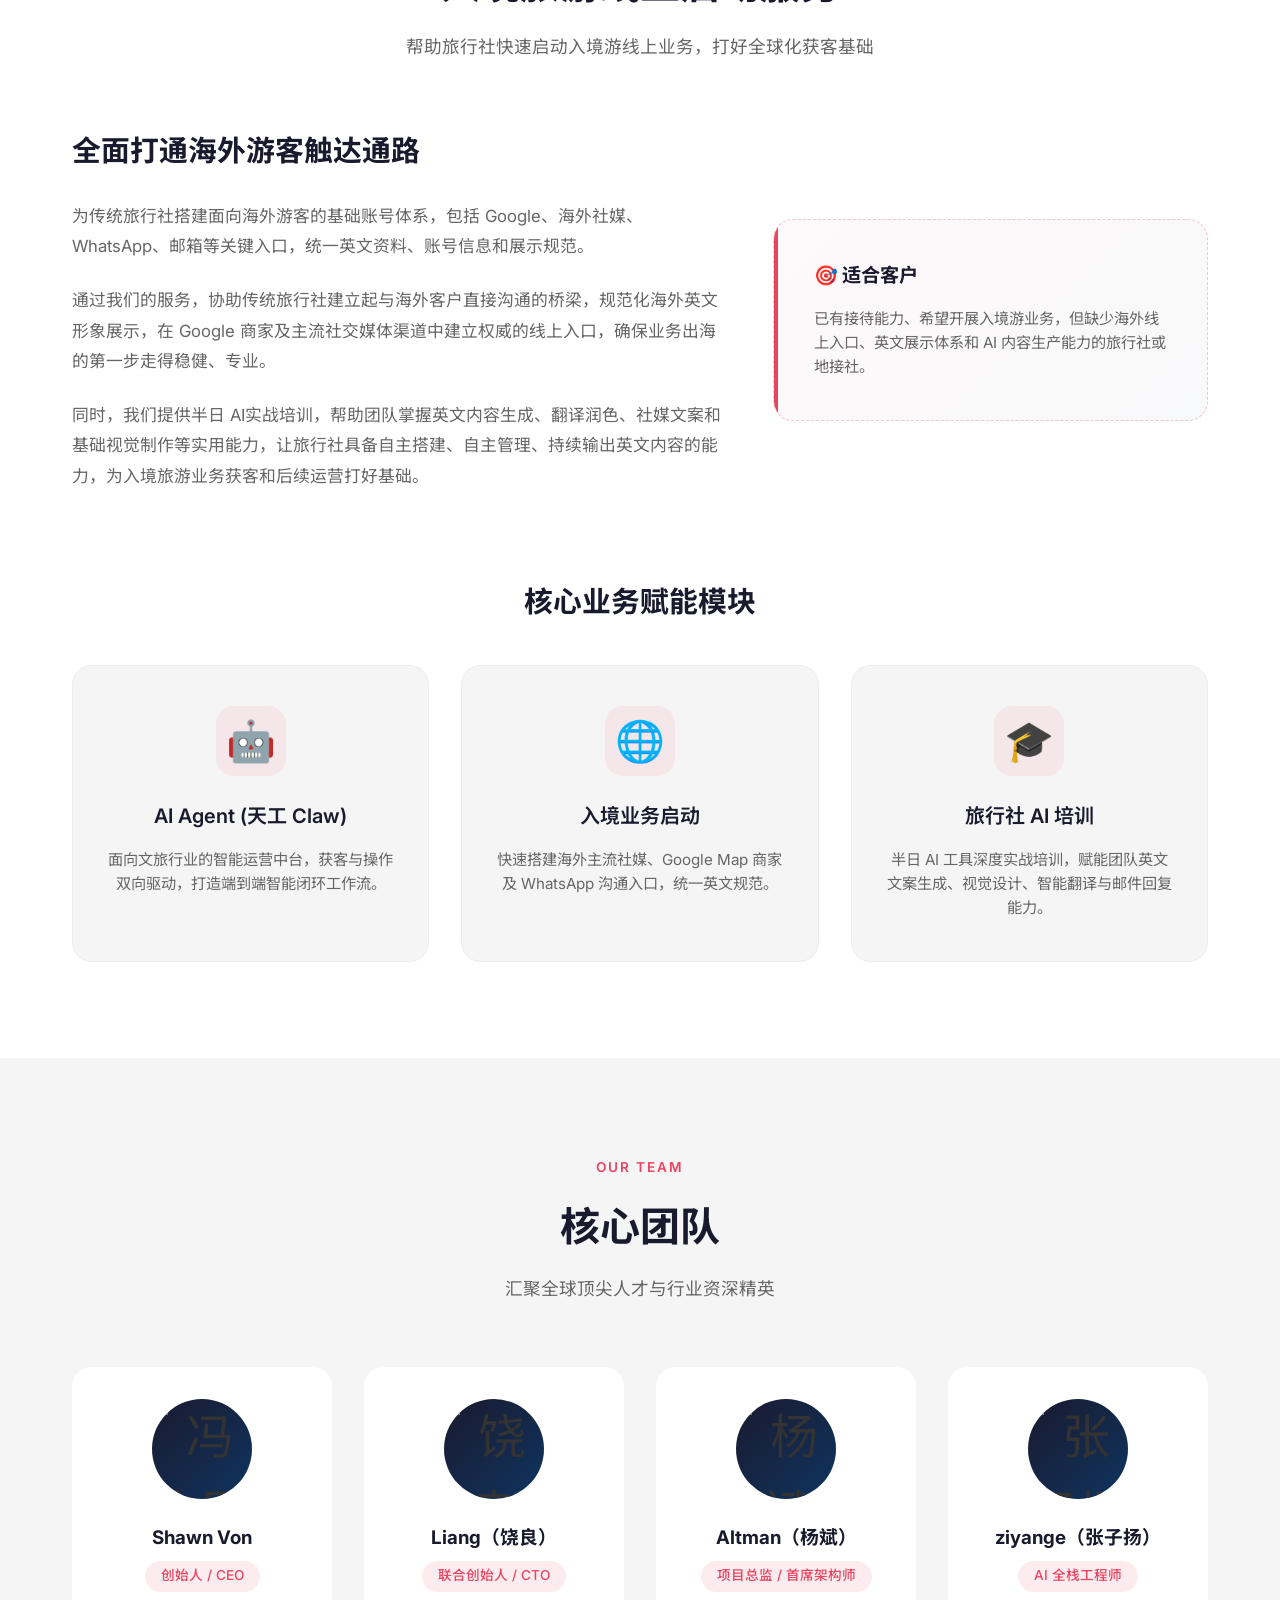
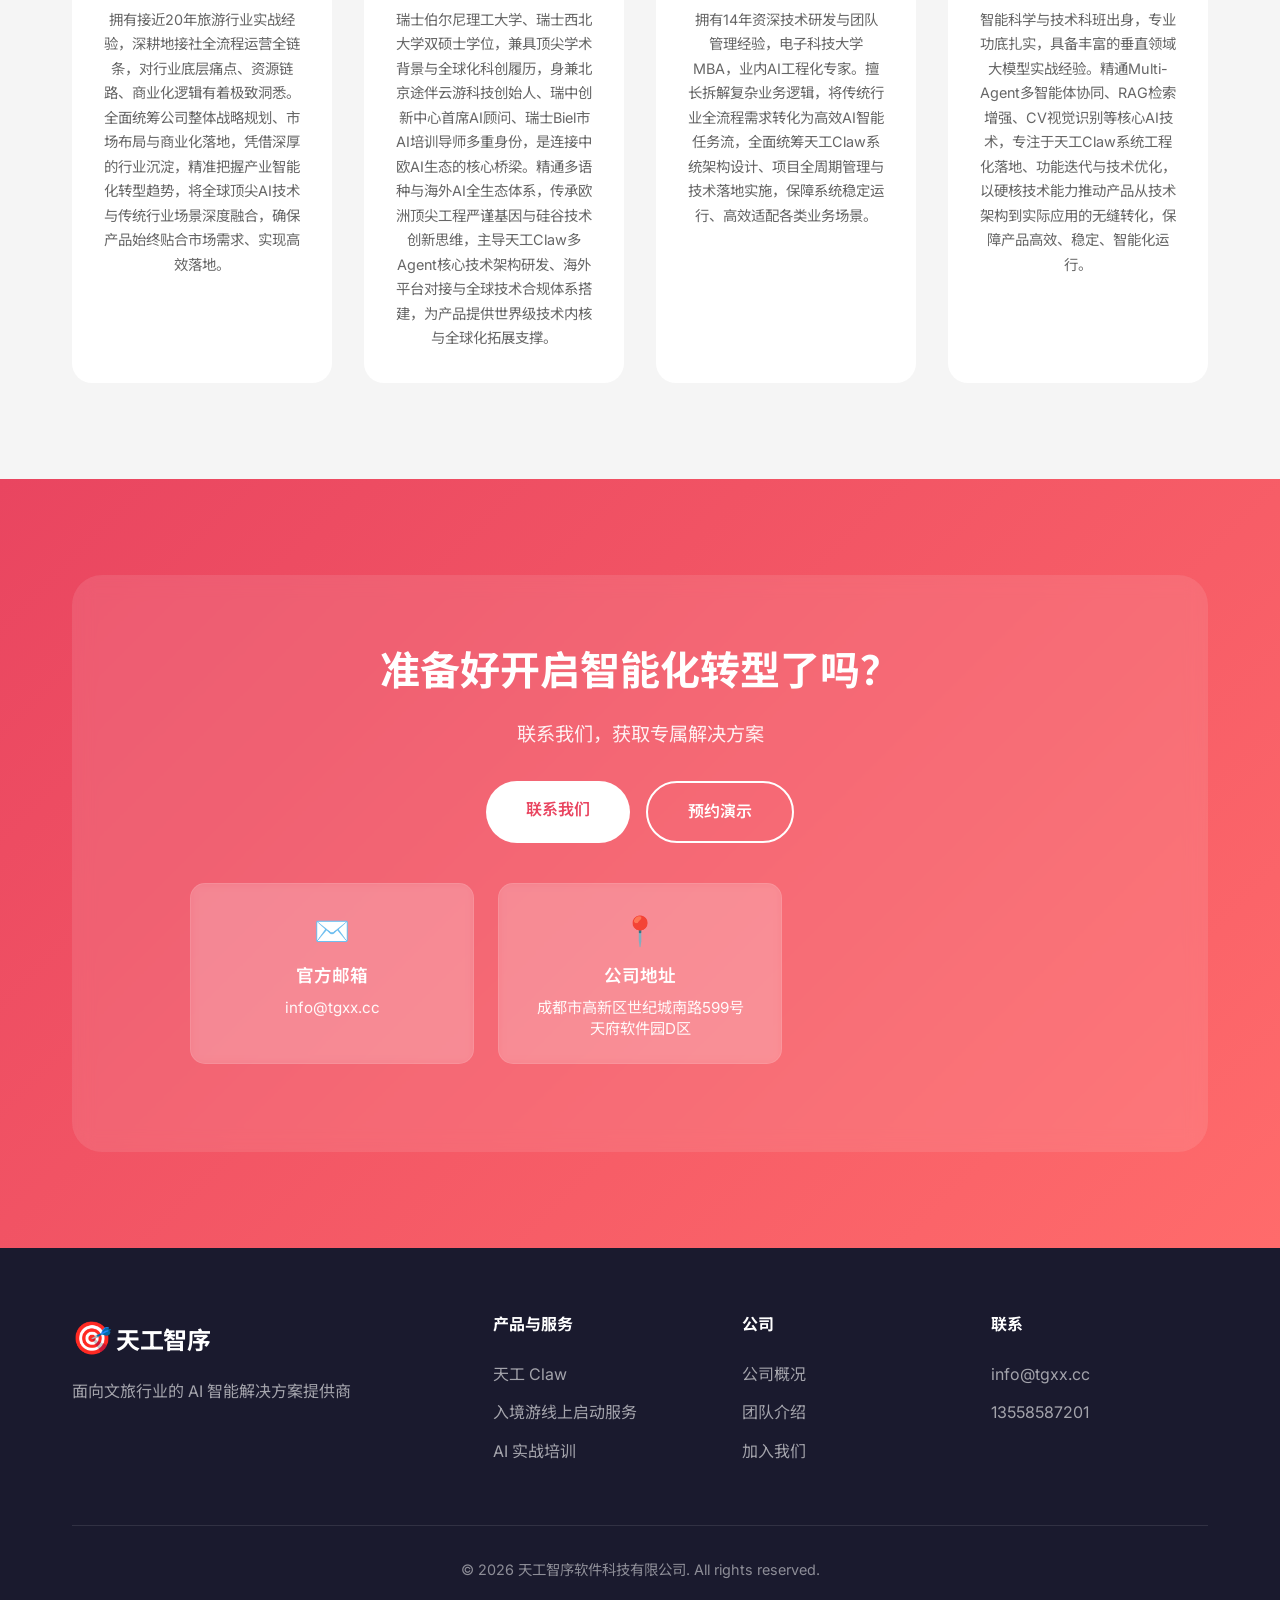
==== commit 339658cf: "Enhance team member profiles and fix startup script - Add detailed backgrounds for all team members " ====
--- a/templates/company.html
+++ b/templates/company.html
@@ -289,9 +289,11 @@
                     <div class="team-avatar">
                         <img src="/front/team/冯少军.jpg" alt="冯少军" />
                     </div>
-                    <h3 class="team-name">Shawn Von </h3>
+                    <h3 class="team-name">Shawn Von</h3>
                     <span class="team-role">创始人 / CEO</span>
-                    <p class="team-desc">近20年旅游行业实战经验，深耕地接社全流程运营。</p>
+                    <p class="team-desc">
+                        拥有接近20年旅游行业实战经验，深耕地接社全流程运营全链条，对行业底层痛点、资源链路、商业化逻辑有着极致洞悉。全面统筹公司整体战略规划、市场布局与商业化落地，凭借深厚的行业沉淀，精准把握产业智能化转型趋势，将全球顶尖AI技术与传统行业场景深度融合，确保产品始终贴合市场需求、实现高效落地。
+                    </p>
                 </div>
                 <div class="team-card">
                     <div class="team-avatar">
@@ -299,15 +301,19 @@
                     </div>
                     <h3 class="team-name">Liang（饶良）</h3>
                     <span class="team-role">联合创始人 / CTO</span>
-                    <p class="team-desc">瑞士伯尔尼理工大学 & 瑞士西北大学双硕士，负责核心技术架构研发。</p>
+                    <p class="team-desc">
+                        瑞士伯尔尼理工大学、瑞士西北大学双硕士学位，兼具顶尖学术背景与全球化科创履历，身兼北京途伴云游科技创始人、瑞中创新中心首席AI顾问、瑞士Biel市AI培训导师多重身份，是连接中欧AI生态的核心桥梁。精通多语种与海外AI全生态体系，传承欧洲顶尖工程严谨基因与硅谷技术创新思维，主导天工Claw多Agent核心技术架构研发、海外平台对接与全球技术合规体系搭建，为产品提供世界级技术内核与全球化拓展支撑。
+                    </p>
                 </div>
                 <div class="team-card">
                     <div class="team-avatar">
                         <img src="/front/team/杨斌.jpg" alt="杨斌" />
                     </div>
-                    <h3 class="team-name">Altman simba</h3>
+                    <h3 class="team-name">Altman（杨斌）</h3>
                     <span class="team-role">项目总监 / 首席架构师</span>
-                    <p class="team-desc">14 年技术研发与团队管理经验，电子科技大学 MBA，AI 工程化专家。</p>
+                    <p class="team-desc">
+                        拥有14年资深技术研发与团队管理经验，电子科技大学MBA，业内AI工程化专家。擅长拆解复杂业务逻辑，将传统行业全流程需求转化为高效AI智能任务流，全面统筹天工Claw系统架构设计、项目全周期管理与技术落地实施，保障系统稳定运行、高效适配各类业务场景。
+                    </p>
                 </div>
                 <div class="team-card">
                     <div class="team-avatar">
@@ -315,7 +321,9 @@
                     </div>
                     <h3 class="team-name">ziyange（张子扬）</h3>
                     <span class="team-role">AI 全栈工程师</span>
-                    <p class="team-desc">多 Agent 协同、RAG 检索增强等核心 AI 技术专家。</p>
+                    <p class="team-desc">
+                        智能科学与技术科班出身，专业功底扎实，具备丰富的垂直领域大模型实战经验。精通Multi-Agent多智能体协同、RAG检索增强、CV视觉识别等核心AI技术，专注于天工Claw系统工程化落地、功能迭代与技术优化，以硬核技术能力推动产品从技术架构到实际应用的无缝转化，保障产品高效、稳定、智能化运行。
+                    </p>
                 </div>
             </div>
         </div>
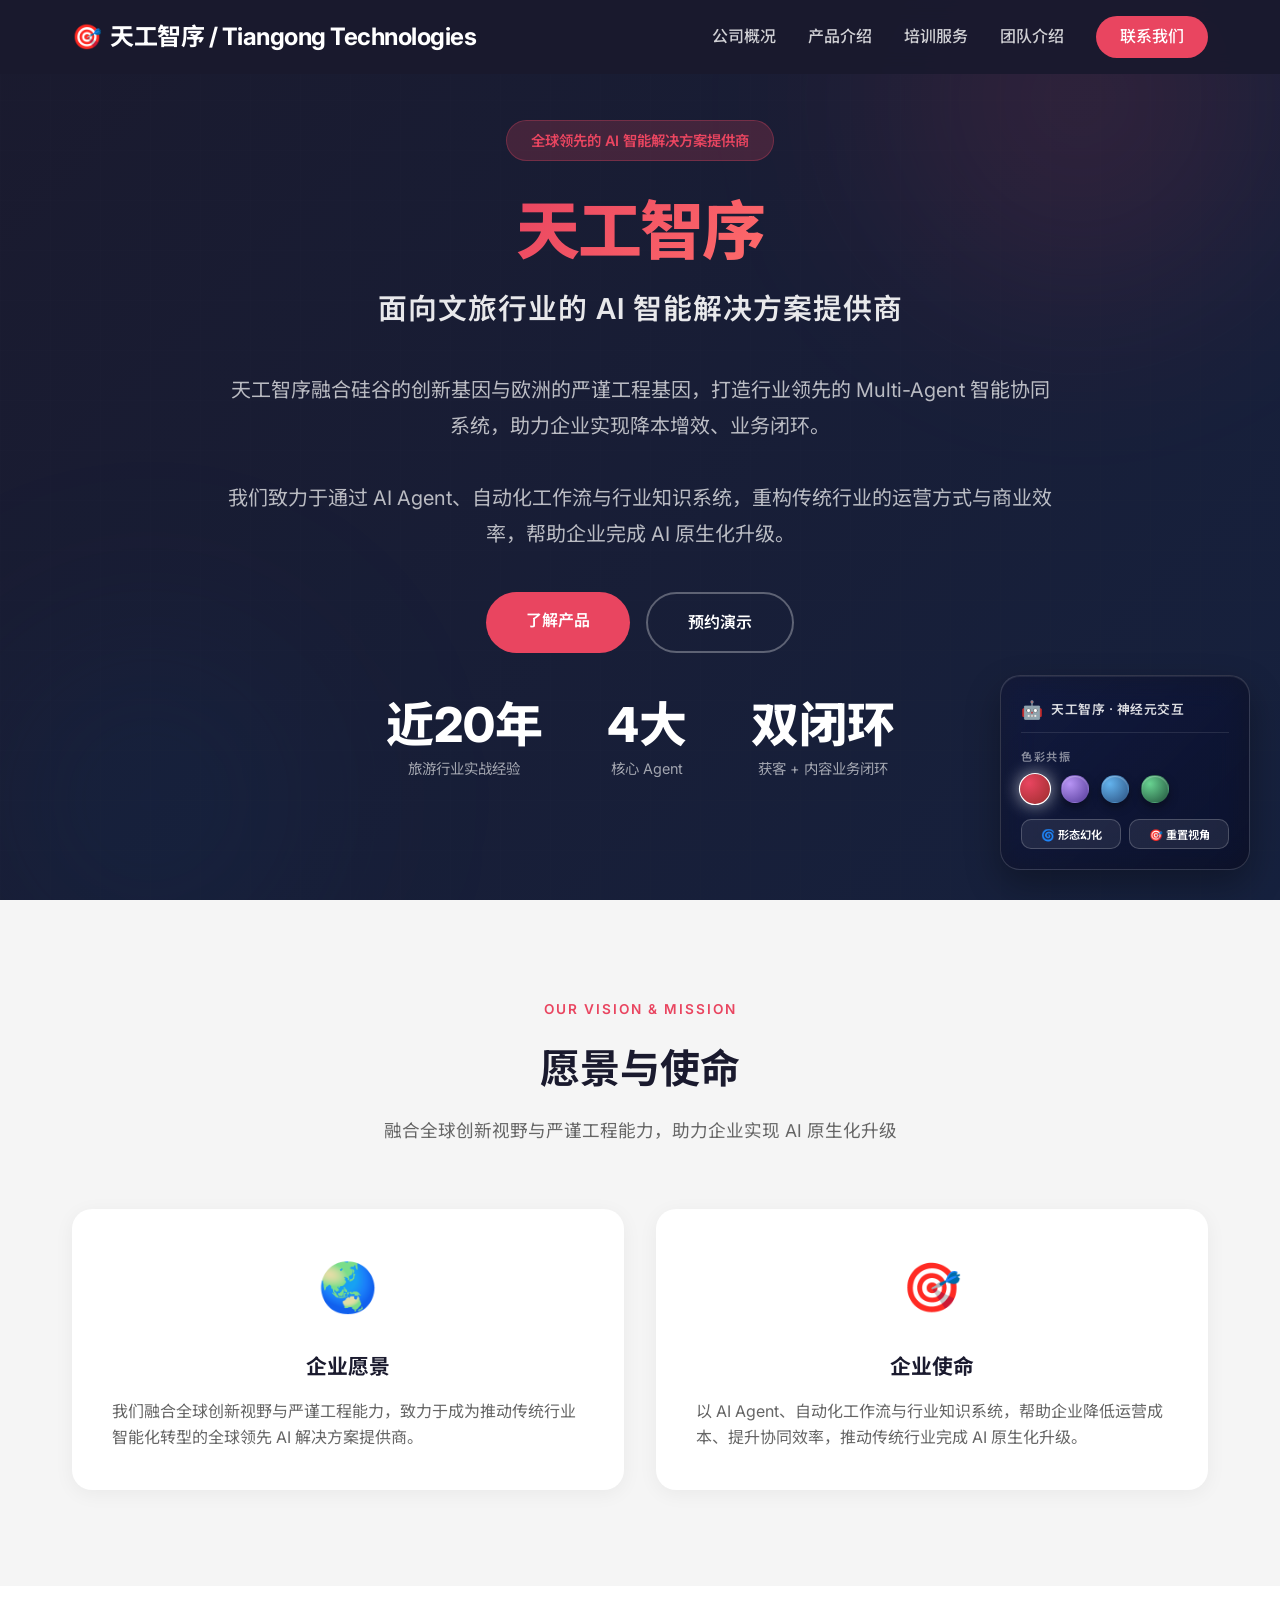
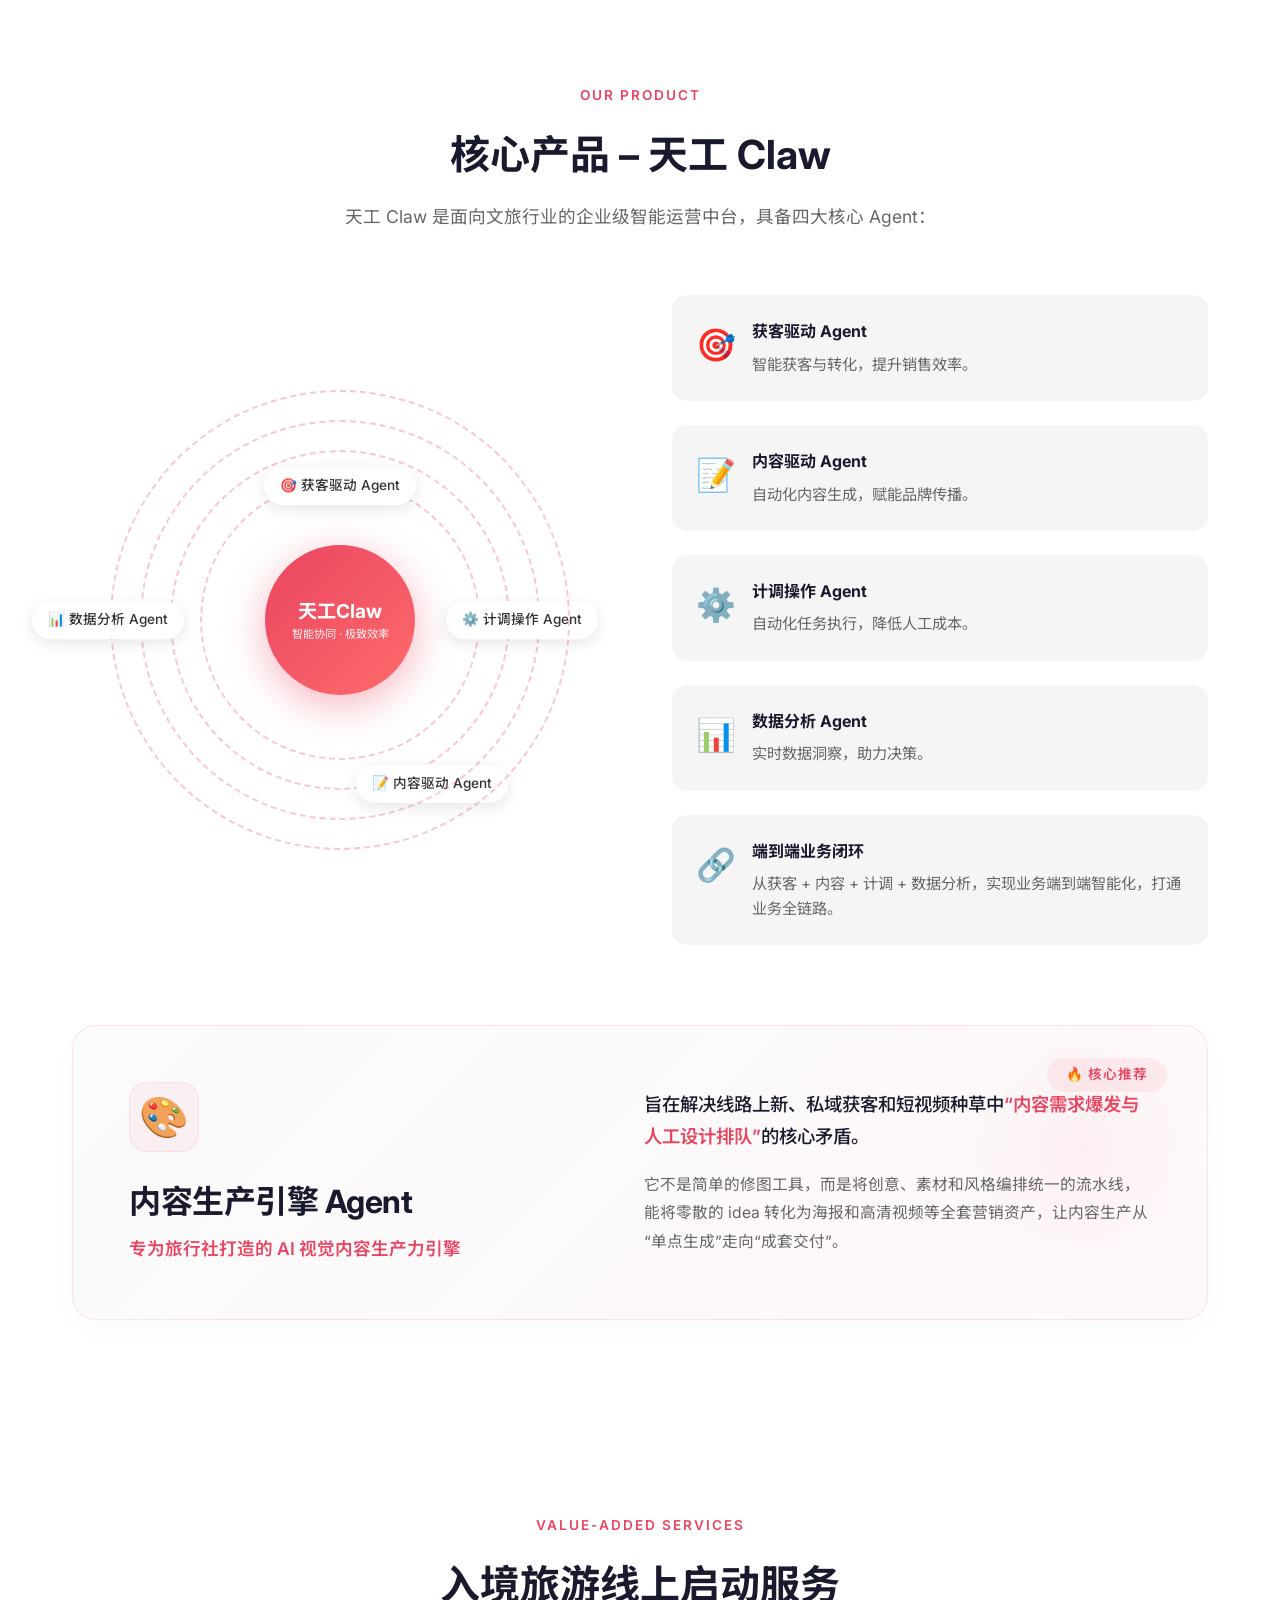
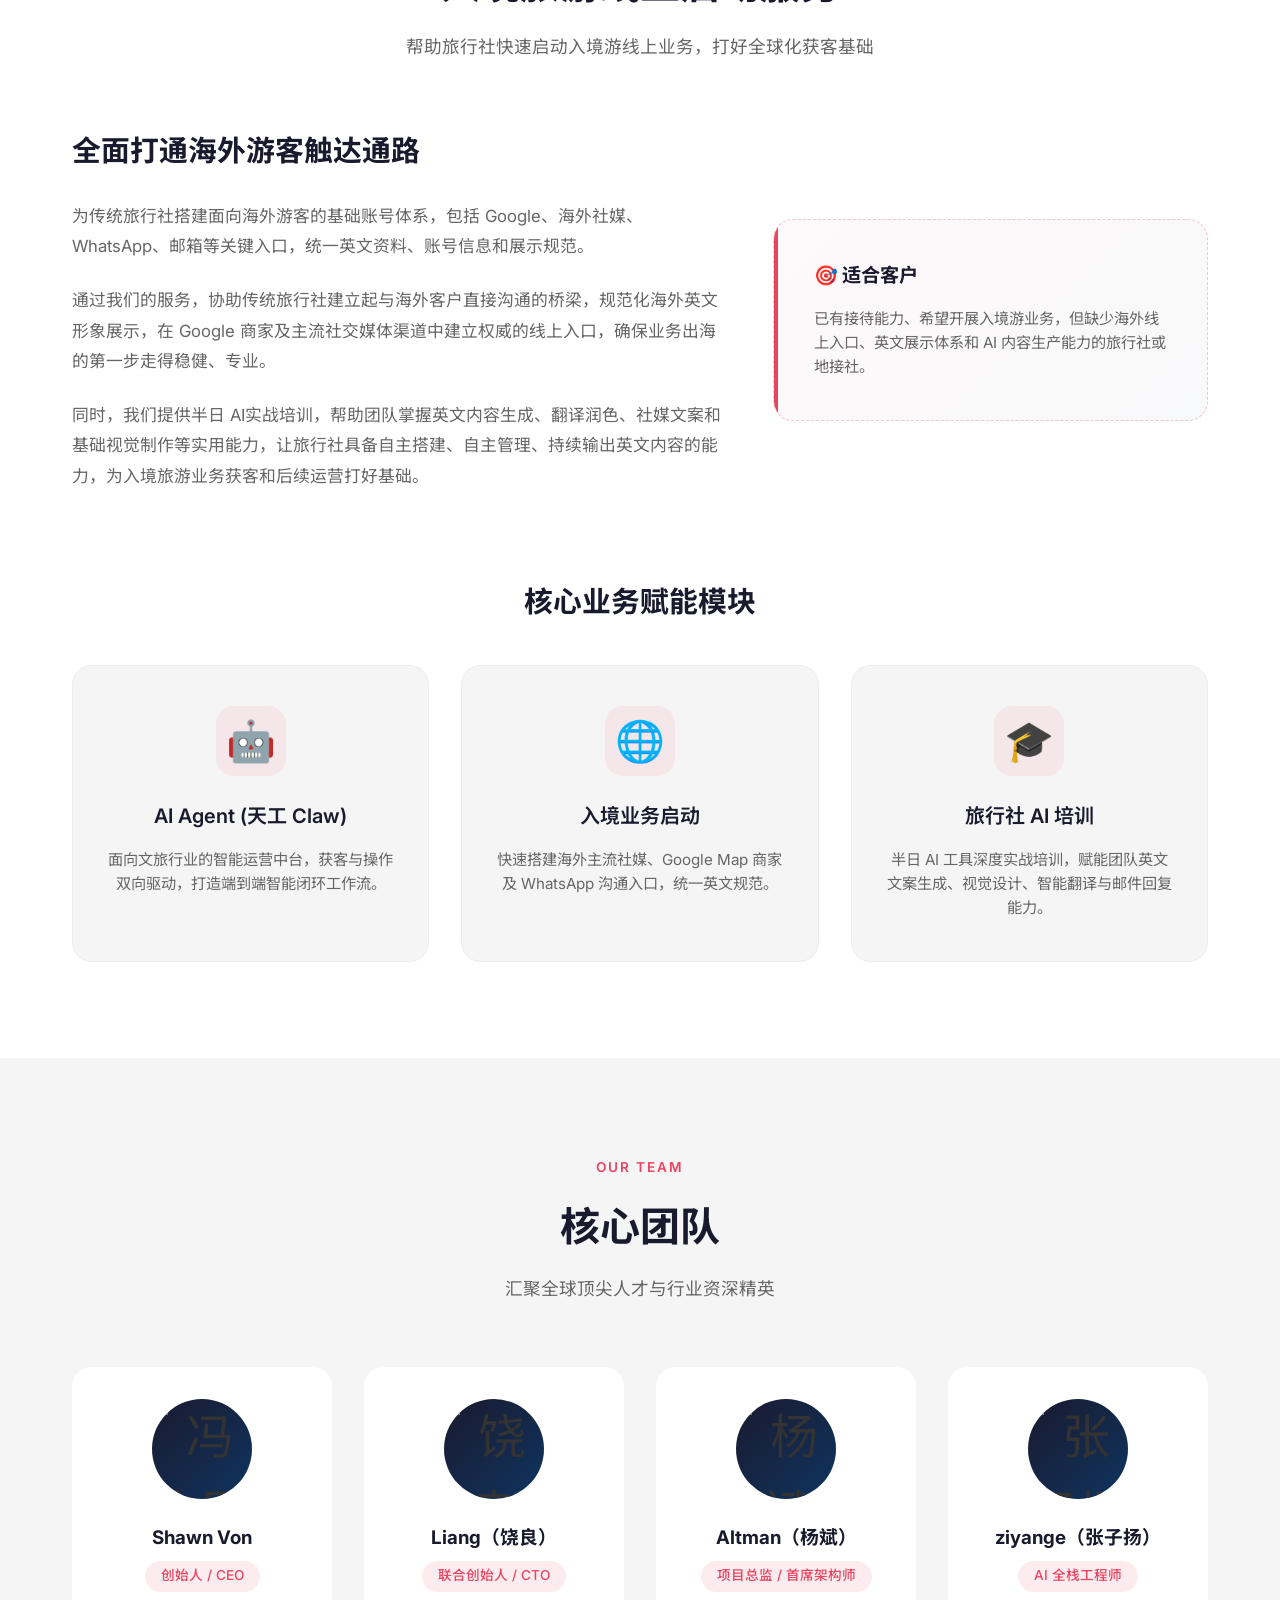
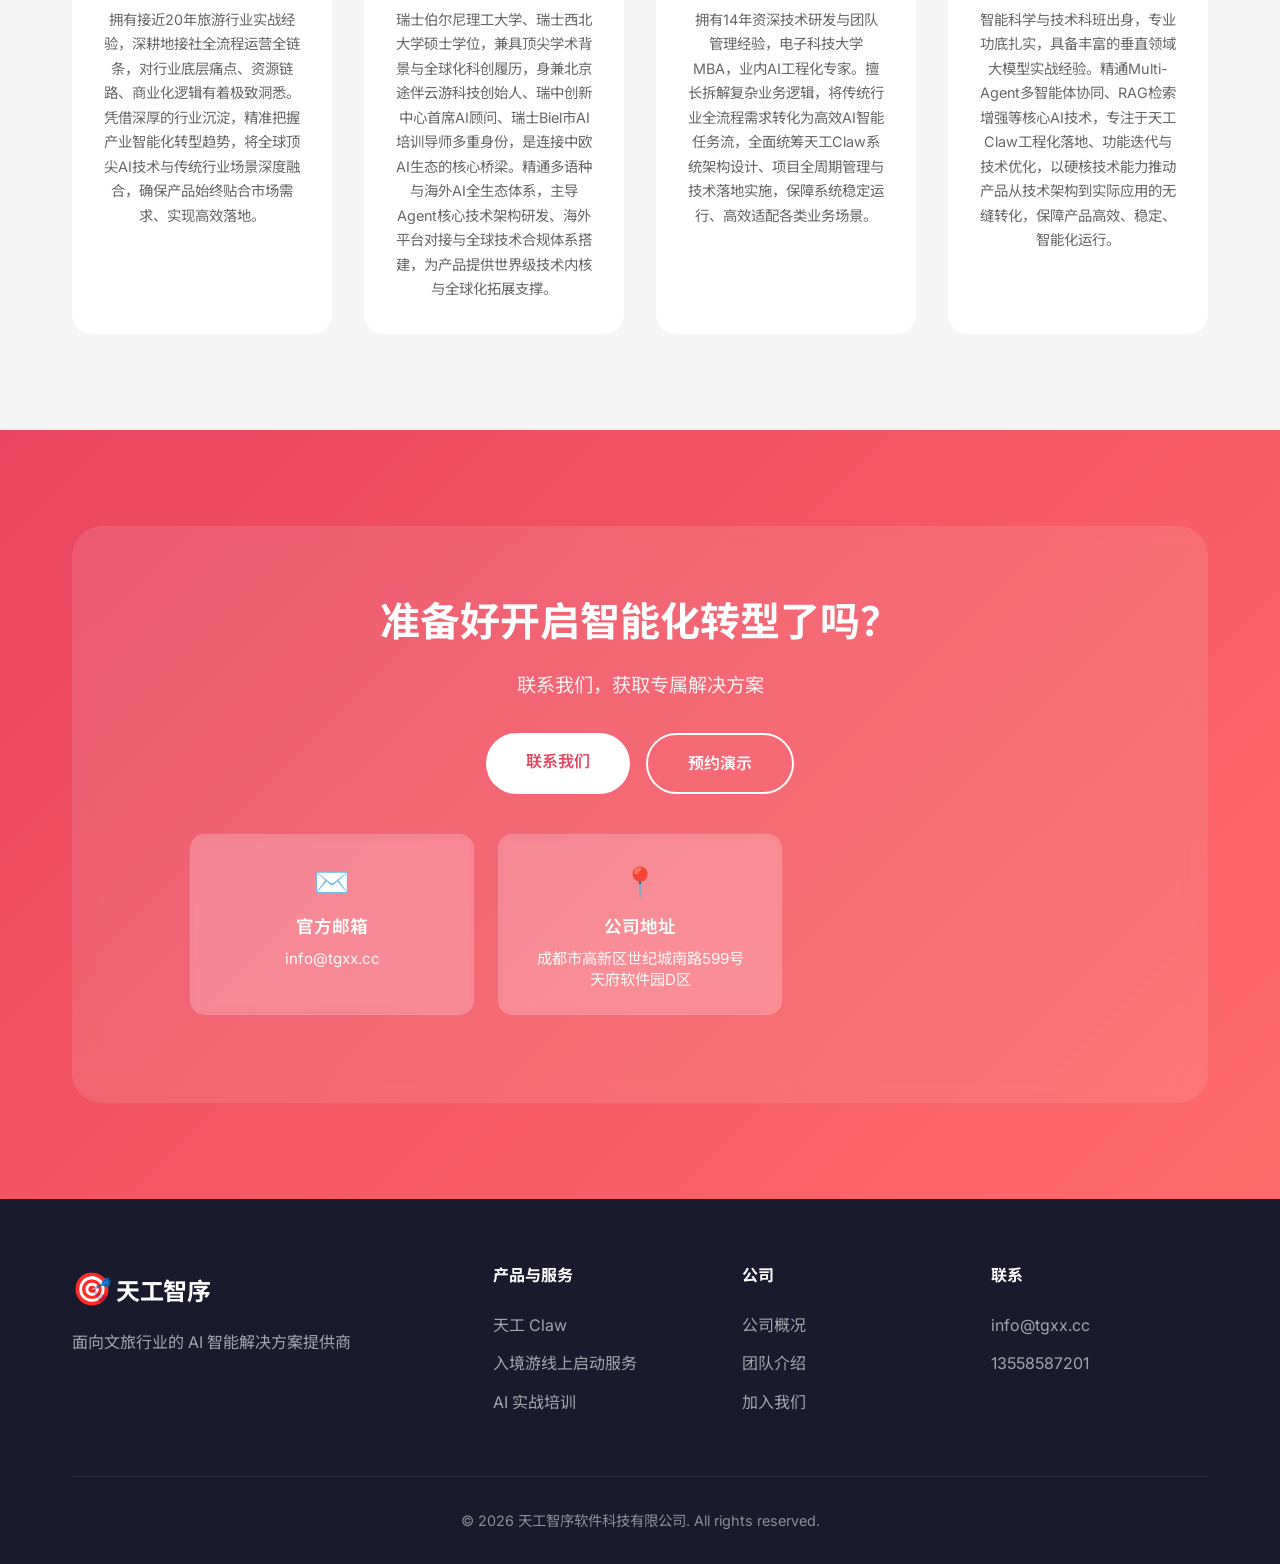
==== commit 22618168: "Refine team member descriptions - Simplify CEO profile text - Update CTO profile (remove "双" and "天工" ====
--- a/templates/company.html
+++ b/templates/company.html
@@ -292,7 +292,7 @@
                     <h3 class="team-name">Shawn Von</h3>
                     <span class="team-role">创始人 / CEO</span>
                     <p class="team-desc">
-                        拥有接近20年旅游行业实战经验，深耕地接社全流程运营全链条，对行业底层痛点、资源链路、商业化逻辑有着极致洞悉。全面统筹公司整体战略规划、市场布局与商业化落地，凭借深厚的行业沉淀，精准把握产业智能化转型趋势，将全球顶尖AI技术与传统行业场景深度融合，确保产品始终贴合市场需求、实现高效落地。
+                        拥有接近20年旅游行业实战经验，深耕地接社全流程运营全链条，对行业底层痛点、资源链路、商业化逻辑有着极致洞悉。凭借深厚的行业沉淀，精准把握产业智能化转型趋势，将全球顶尖AI技术与传统行业场景深度融合，确保产品始终贴合市场需求、实现高效落地。
                     </p>
                 </div>
                 <div class="team-card">
@@ -302,7 +302,7 @@
                     <h3 class="team-name">Liang（饶良）</h3>
                     <span class="team-role">联合创始人 / CTO</span>
                     <p class="team-desc">
-                        瑞士伯尔尼理工大学、瑞士西北大学双硕士学位，兼具顶尖学术背景与全球化科创履历，身兼北京途伴云游科技创始人、瑞中创新中心首席AI顾问、瑞士Biel市AI培训导师多重身份，是连接中欧AI生态的核心桥梁。精通多语种与海外AI全生态体系，传承欧洲顶尖工程严谨基因与硅谷技术创新思维，主导天工Claw多Agent核心技术架构研发、海外平台对接与全球技术合规体系搭建，为产品提供世界级技术内核与全球化拓展支撑。
+                        瑞士伯尔尼理工大学、瑞士西北大学硕士学位，兼具顶尖学术背景与全球化科创履历，身兼北京途伴云游科技创始人、瑞中创新中心首席AI顾问、瑞士Biel市AI培训导师多重身份，是连接中欧AI生态的核心桥梁。精通多语种与海外AI全生态体系，主导Agent核心技术架构研发、海外平台对接与全球技术合规体系搭建，为产品提供世界级技术内核与全球化拓展支撑。
                     </p>
                 </div>
                 <div class="team-card">
@@ -322,7 +322,7 @@
                     <h3 class="team-name">ziyange（张子扬）</h3>
                     <span class="team-role">AI 全栈工程师</span>
                     <p class="team-desc">
-                        智能科学与技术科班出身，专业功底扎实，具备丰富的垂直领域大模型实战经验。精通Multi-Agent多智能体协同、RAG检索增强、CV视觉识别等核心AI技术，专注于天工Claw系统工程化落地、功能迭代与技术优化，以硬核技术能力推动产品从技术架构到实际应用的无缝转化，保障产品高效、稳定、智能化运行。
+                        智能科学与技术科班出身，专业功底扎实，具备丰富的垂直领域大模型实战经验。精通Multi-Agent多智能体协同、RAG检索增强等核心AI技术，专注于天工Claw工程化落地、功能迭代与技术优化，以硬核技术能力推动产品从技术架构到实际应用的无缝转化，保障产品高效、稳定、智能化运行。
                     </p>
                 </div>
             </div>
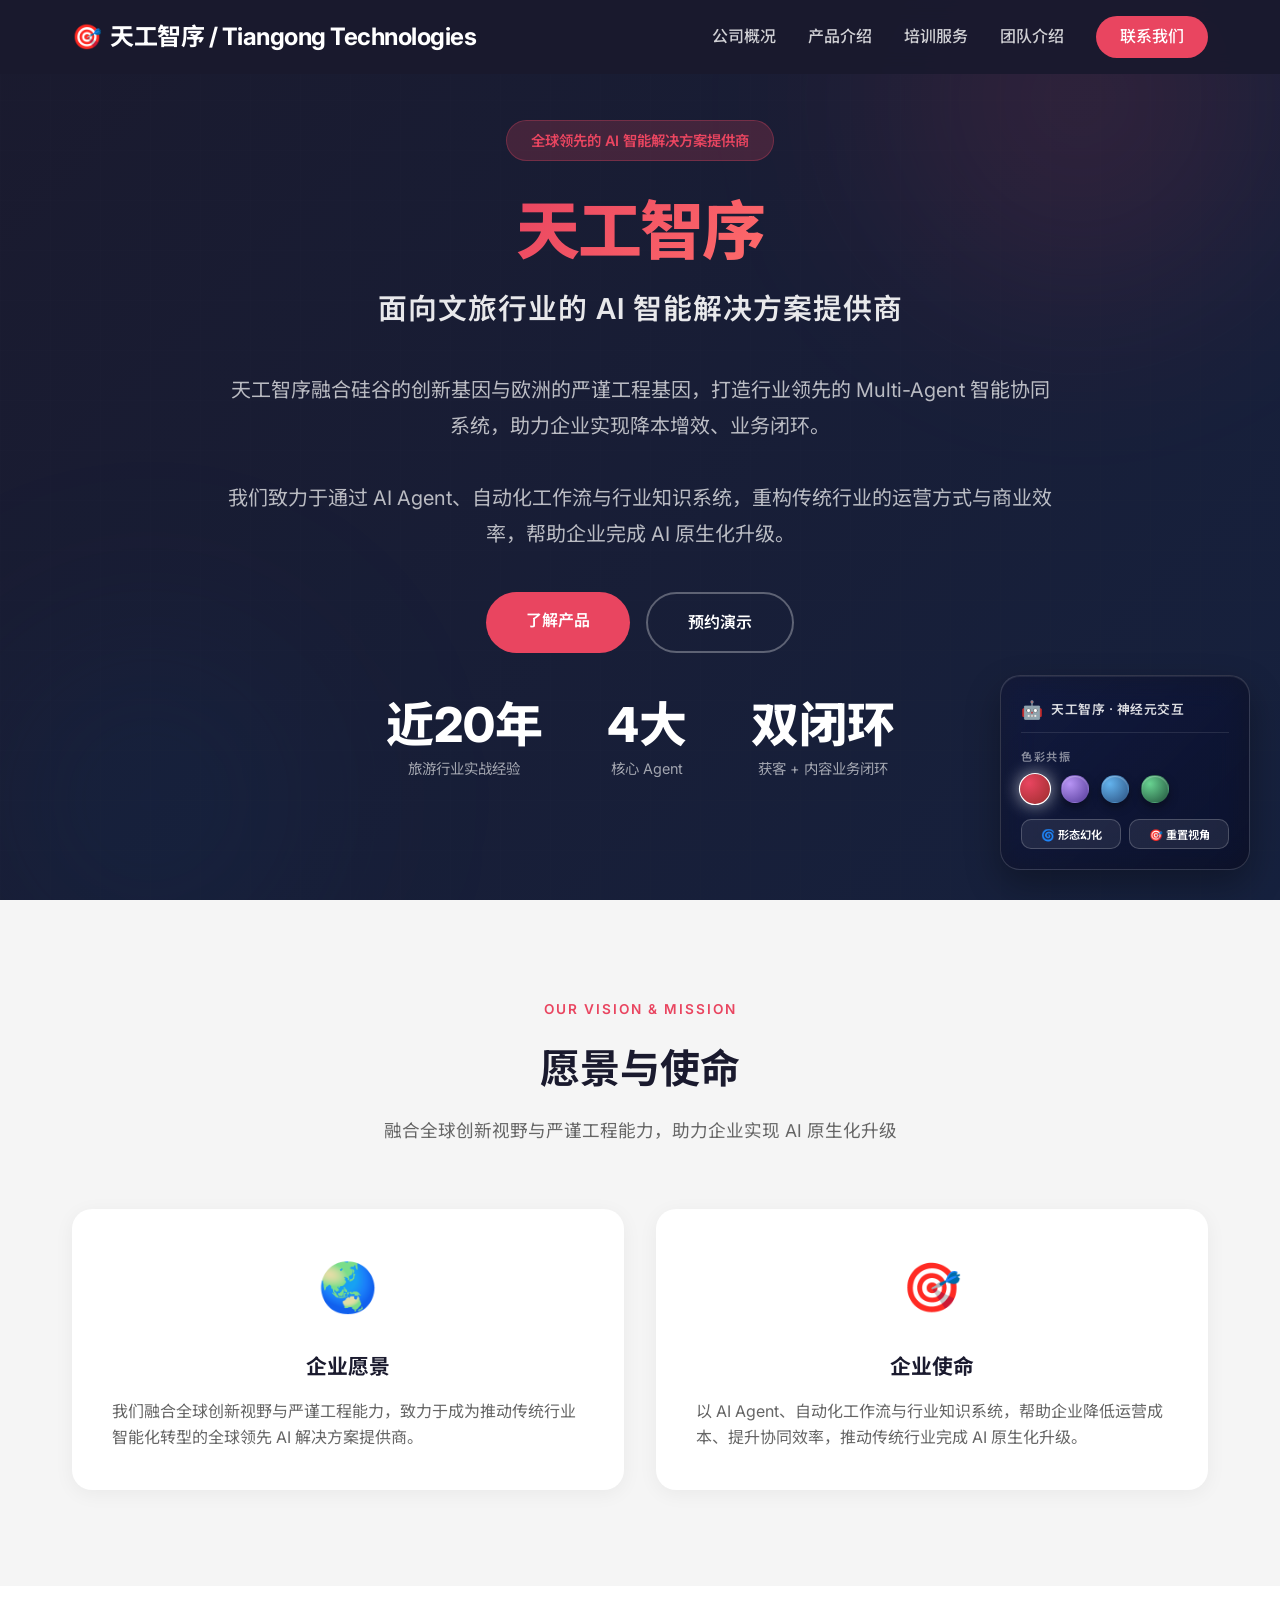
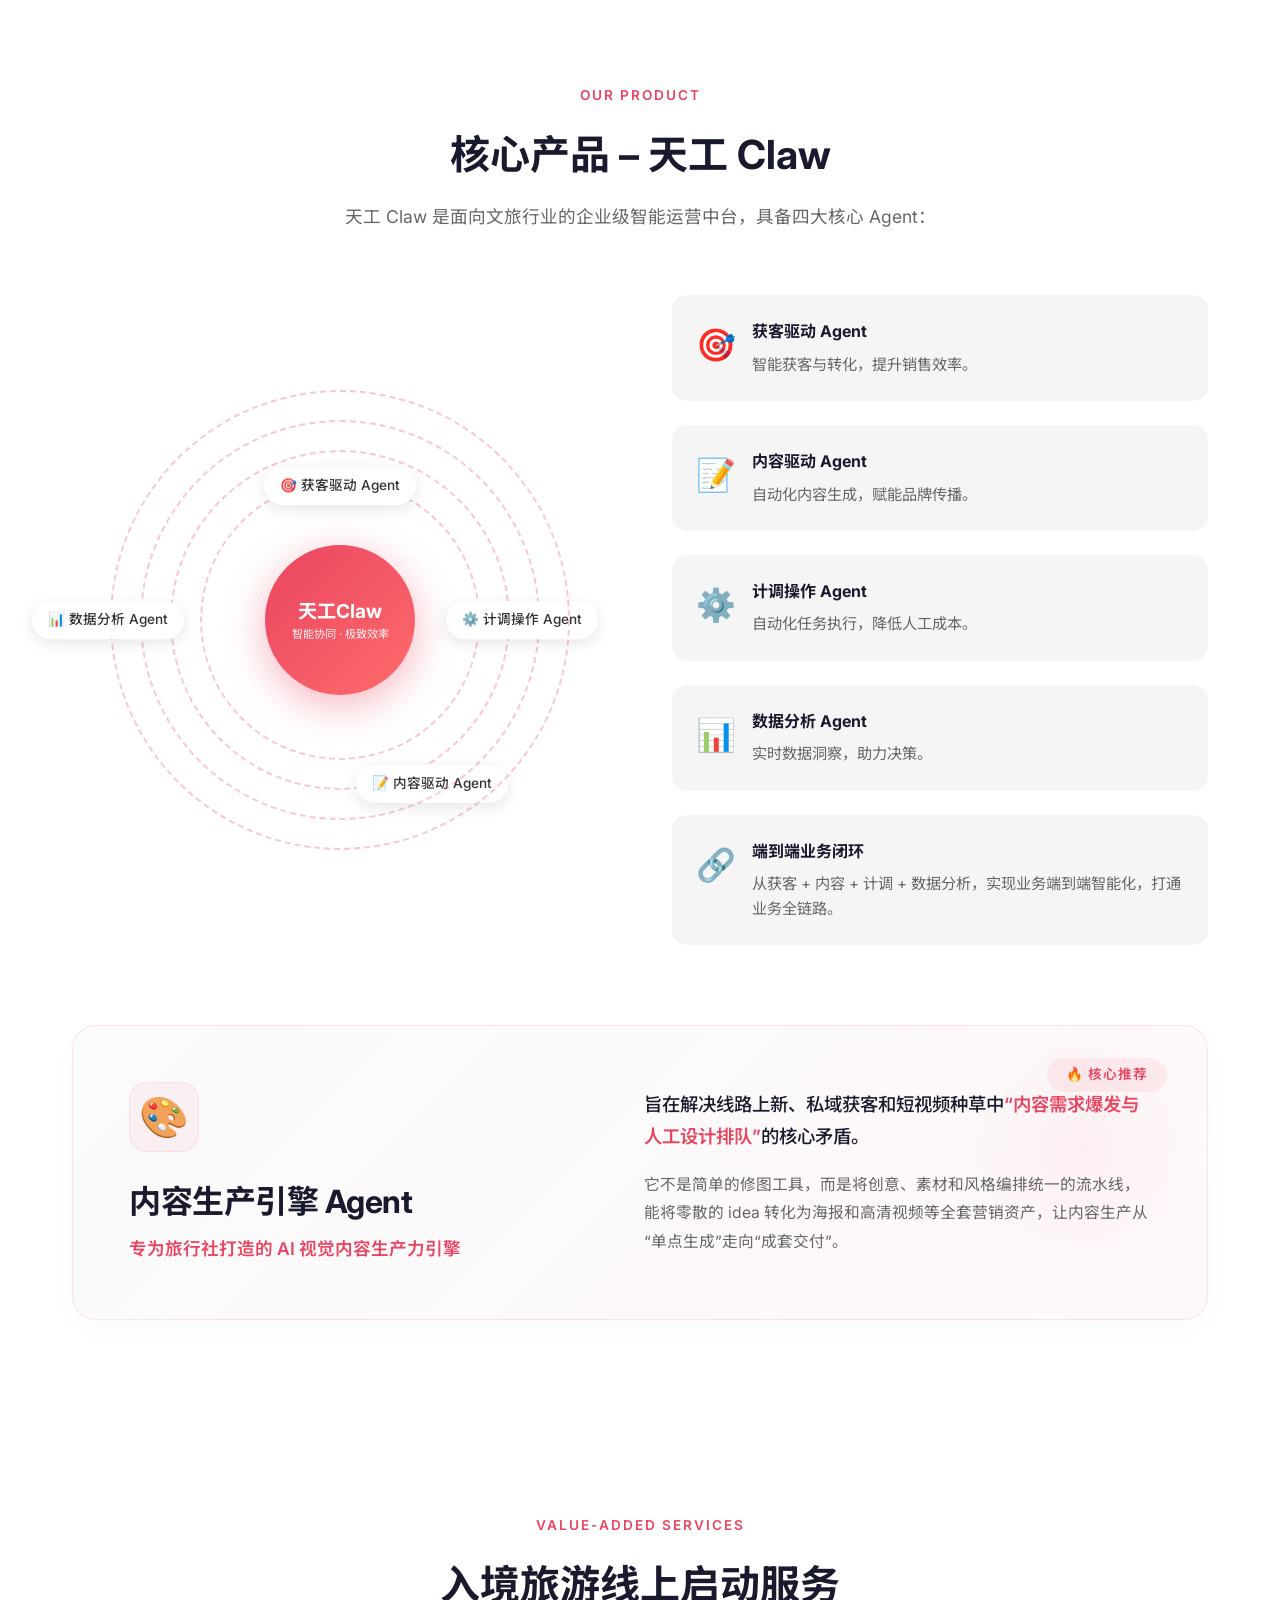
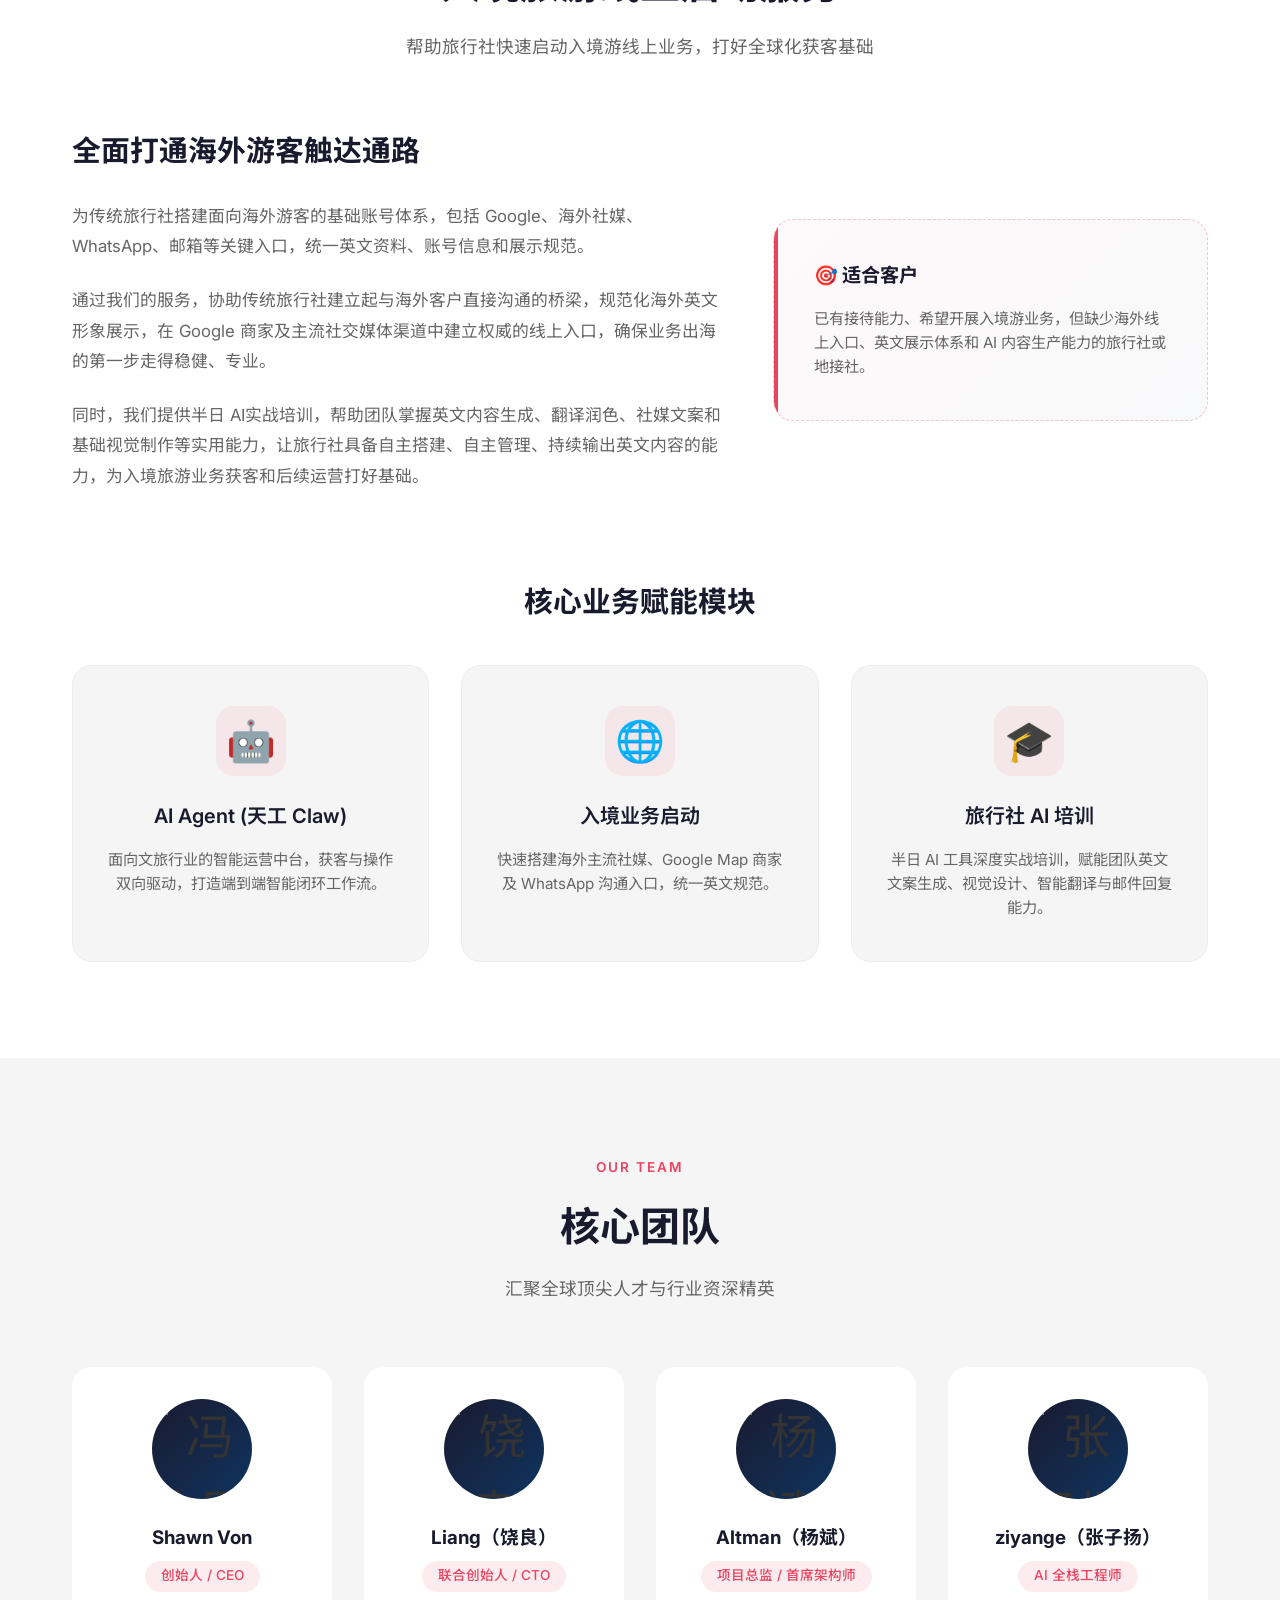
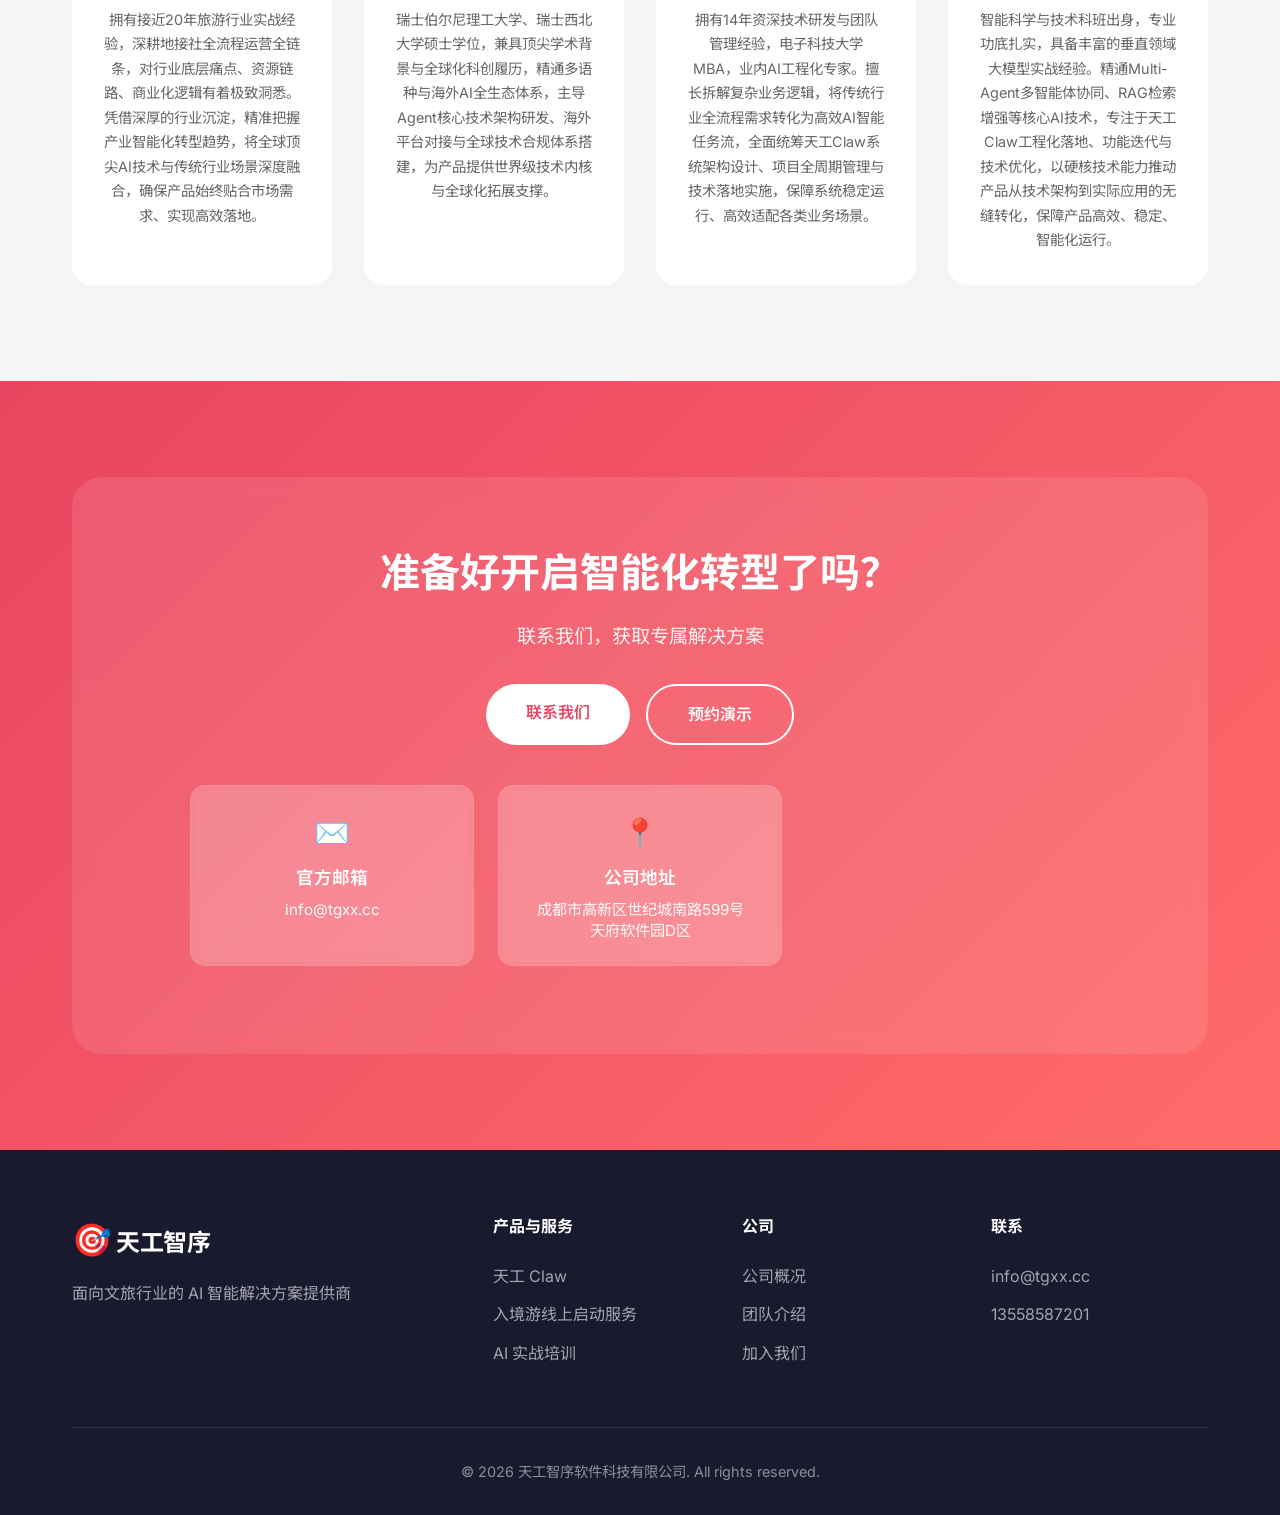
==== commit 174840c1: "Simplify CTO profile description Co-Authored-By: Claude Opus 4.7 <noreply@anthropic.com>" ====
--- a/templates/company.html
+++ b/templates/company.html
@@ -302,7 +302,7 @@
                     <h3 class="team-name">Liang（饶良）</h3>
                     <span class="team-role">联合创始人 / CTO</span>
                     <p class="team-desc">
-                        瑞士伯尔尼理工大学、瑞士西北大学硕士学位，兼具顶尖学术背景与全球化科创履历，身兼北京途伴云游科技创始人、瑞中创新中心首席AI顾问、瑞士Biel市AI培训导师多重身份，是连接中欧AI生态的核心桥梁。精通多语种与海外AI全生态体系，主导Agent核心技术架构研发、海外平台对接与全球技术合规体系搭建，为产品提供世界级技术内核与全球化拓展支撑。
+                        瑞士伯尔尼理工大学、瑞士西北大学硕士学位，兼具顶尖学术背景与全球化科创履历，精通多语种与海外AI全生态体系，主导Agent核心技术架构研发、海外平台对接与全球技术合规体系搭建，为产品提供世界级技术内核与全球化拓展支撑。
                     </p>
                 </div>
                 <div class="team-card">
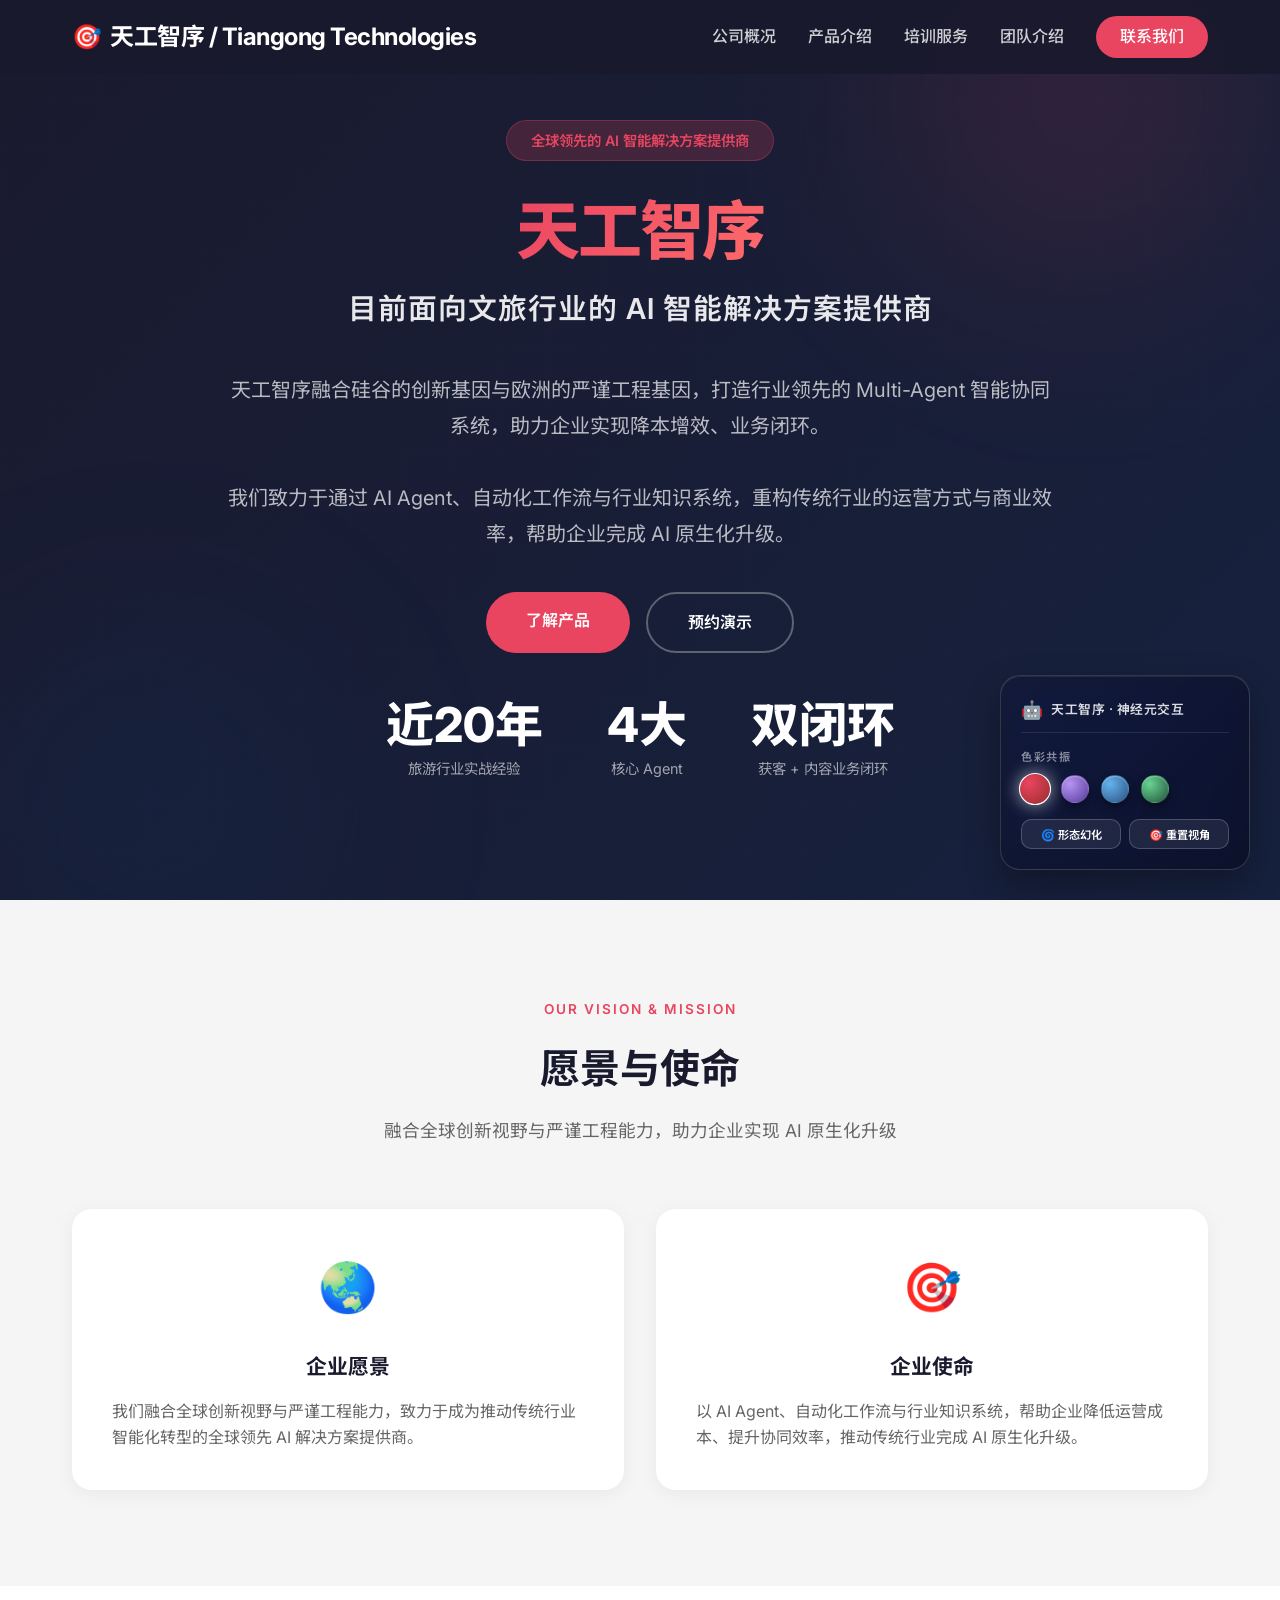
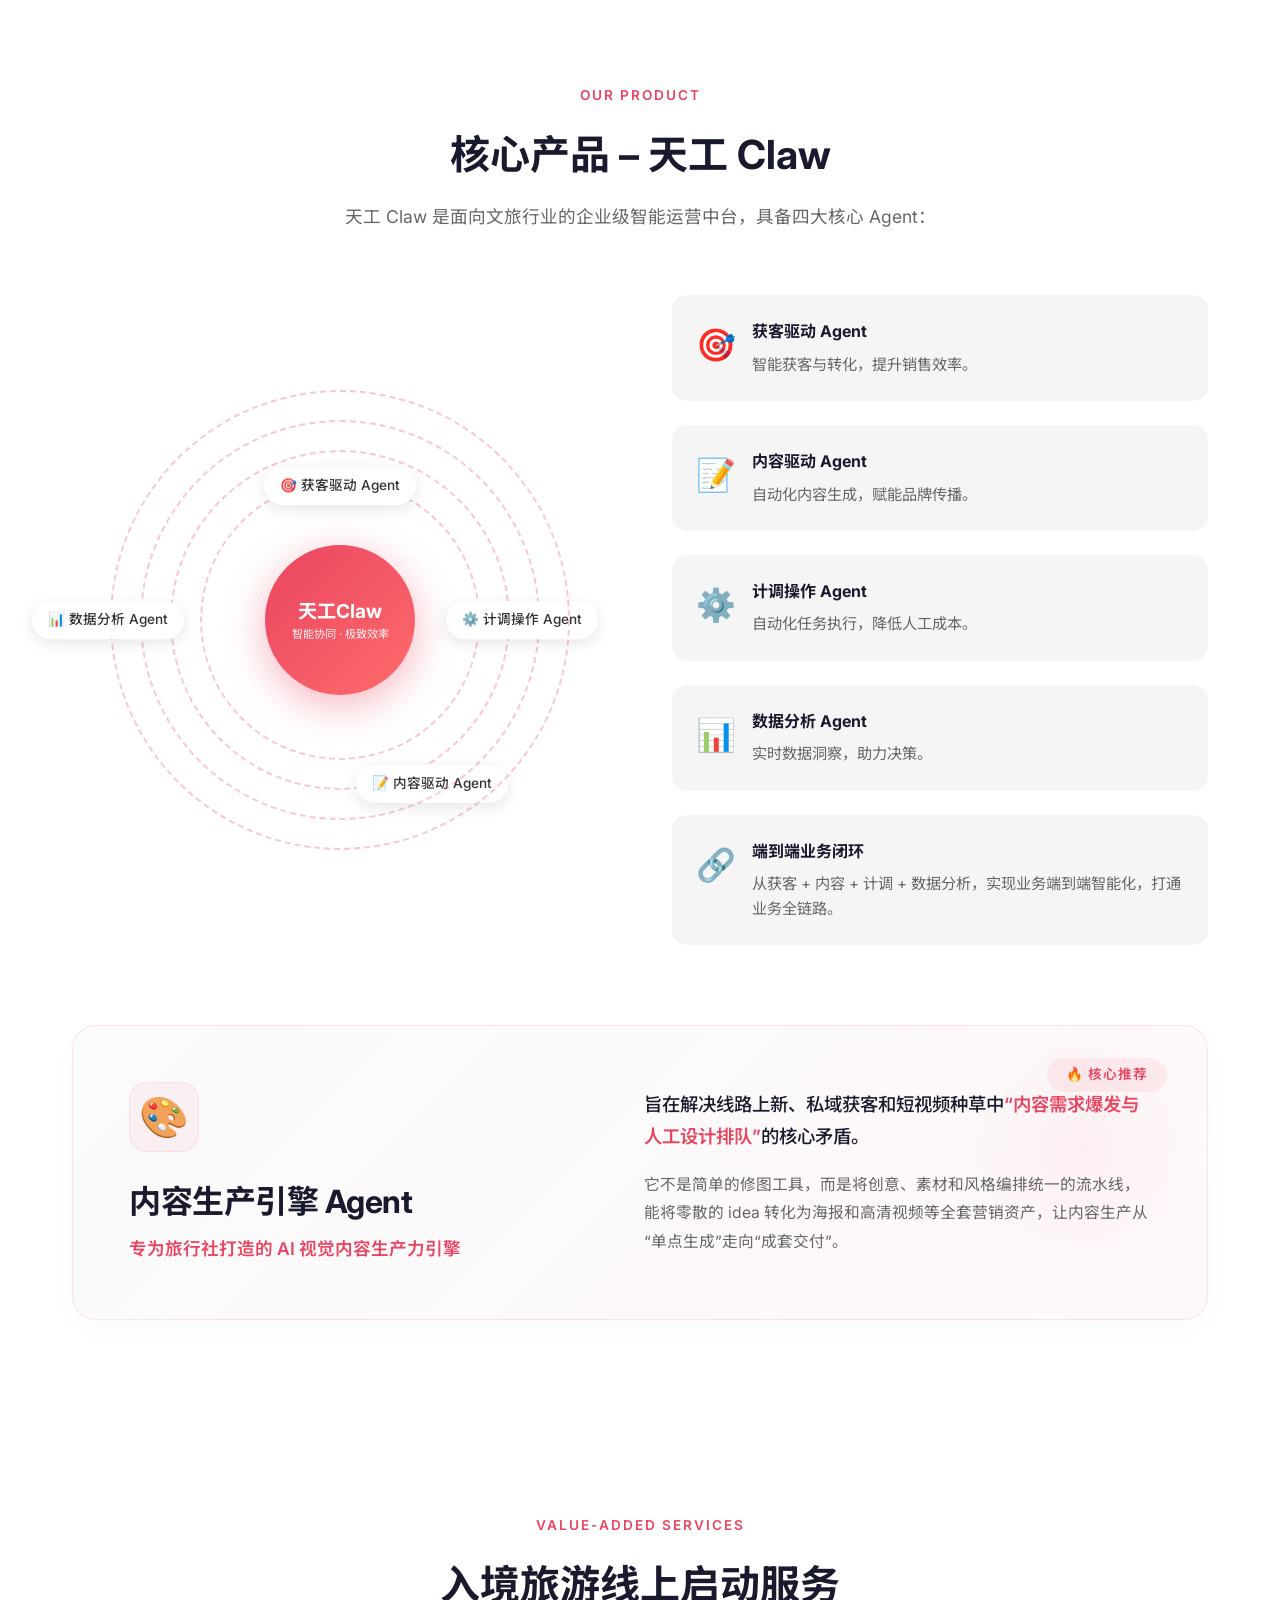
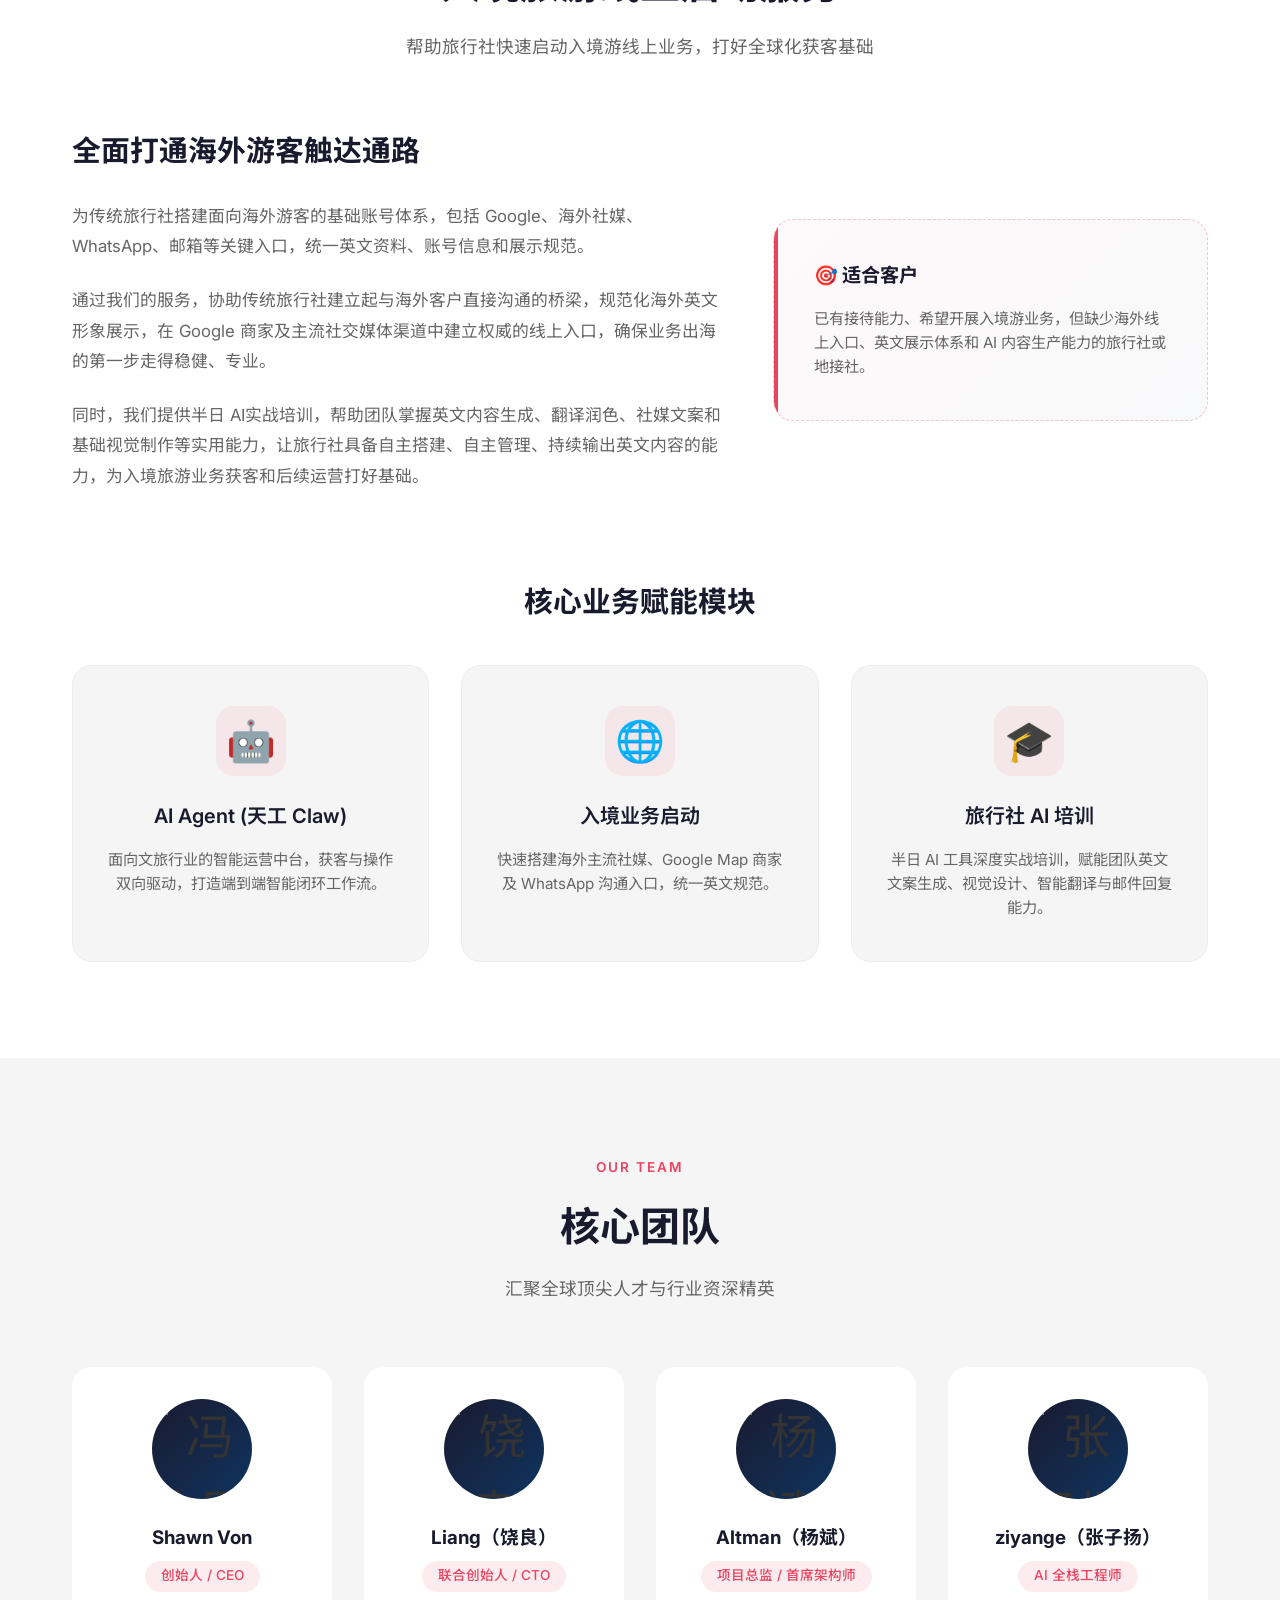
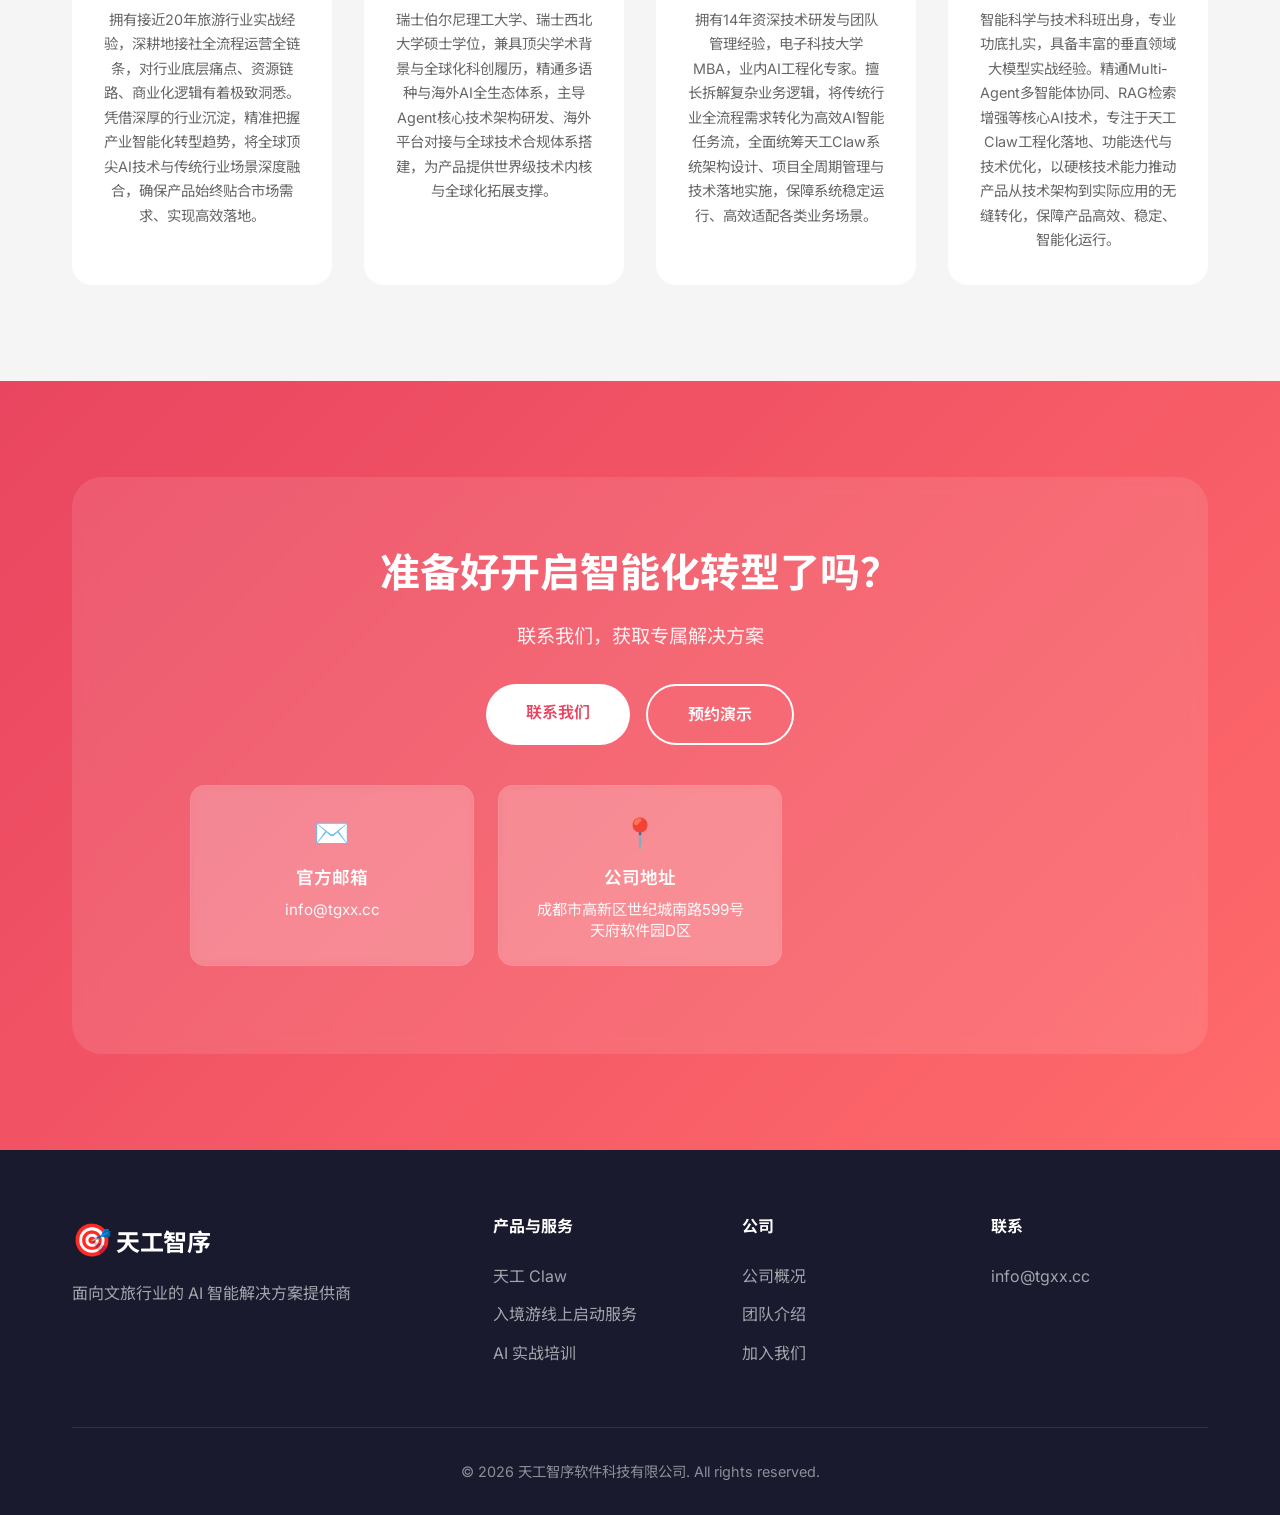
==== commit 9d3d0a00: "Remove phone number and update company description - Remove phone number from company.html - Update " ====
--- a/templates/company.html
+++ b/templates/company.html
@@ -4,7 +4,7 @@
 <head>
     <meta charset="UTF-8">
     <meta name="viewport" content="width=device-width, initial-scale=1.0">
-    <title>天工智序 - AI 智能解决方案提供商</title>
+    <title>天工智序 - 目前面向文旅行业的 AI 智能解决方案提供商</title>
     <link rel="stylesheet" href="/front/company.css">
     <link rel="preconnect" href="https://fonts.googleapis.com">
     <link rel="preconnect" href="https://fonts.gstatic.com" crossorigin>
@@ -86,7 +86,7 @@
             <h1 class="hero-title">
                 <span class="highlight">天工智序</span>
             </h1>
-            <div class="hero-subtitle">面向文旅行业的 AI 智能解决方案提供商</div>
+            <div class="hero-subtitle">目前面向文旅行业的 AI 智能解决方案提供商</div>
             <p class="hero-desc">
                 天工智序融合硅谷的创新基因与欧洲的严谨工程基因，打造行业领先的 Multi-Agent 智能协同系统，助力企业实现降本增效、业务闭环。<br><br>
                 我们致力于通过 AI Agent、自动化工作流与行业知识系统，重构传统行业的运营方式与商业效率，帮助企业完成 AI 原生化升级。
@@ -383,7 +383,6 @@
                     <div class="footer-col">
                         <h4>联系</h4>
                         <a href="mailto:info@tgxx.cc">info@tgxx.cc</a>
-                        <a href="tel:13558587201">13558587201</a>
                     </div>
                 </div>
             </div>
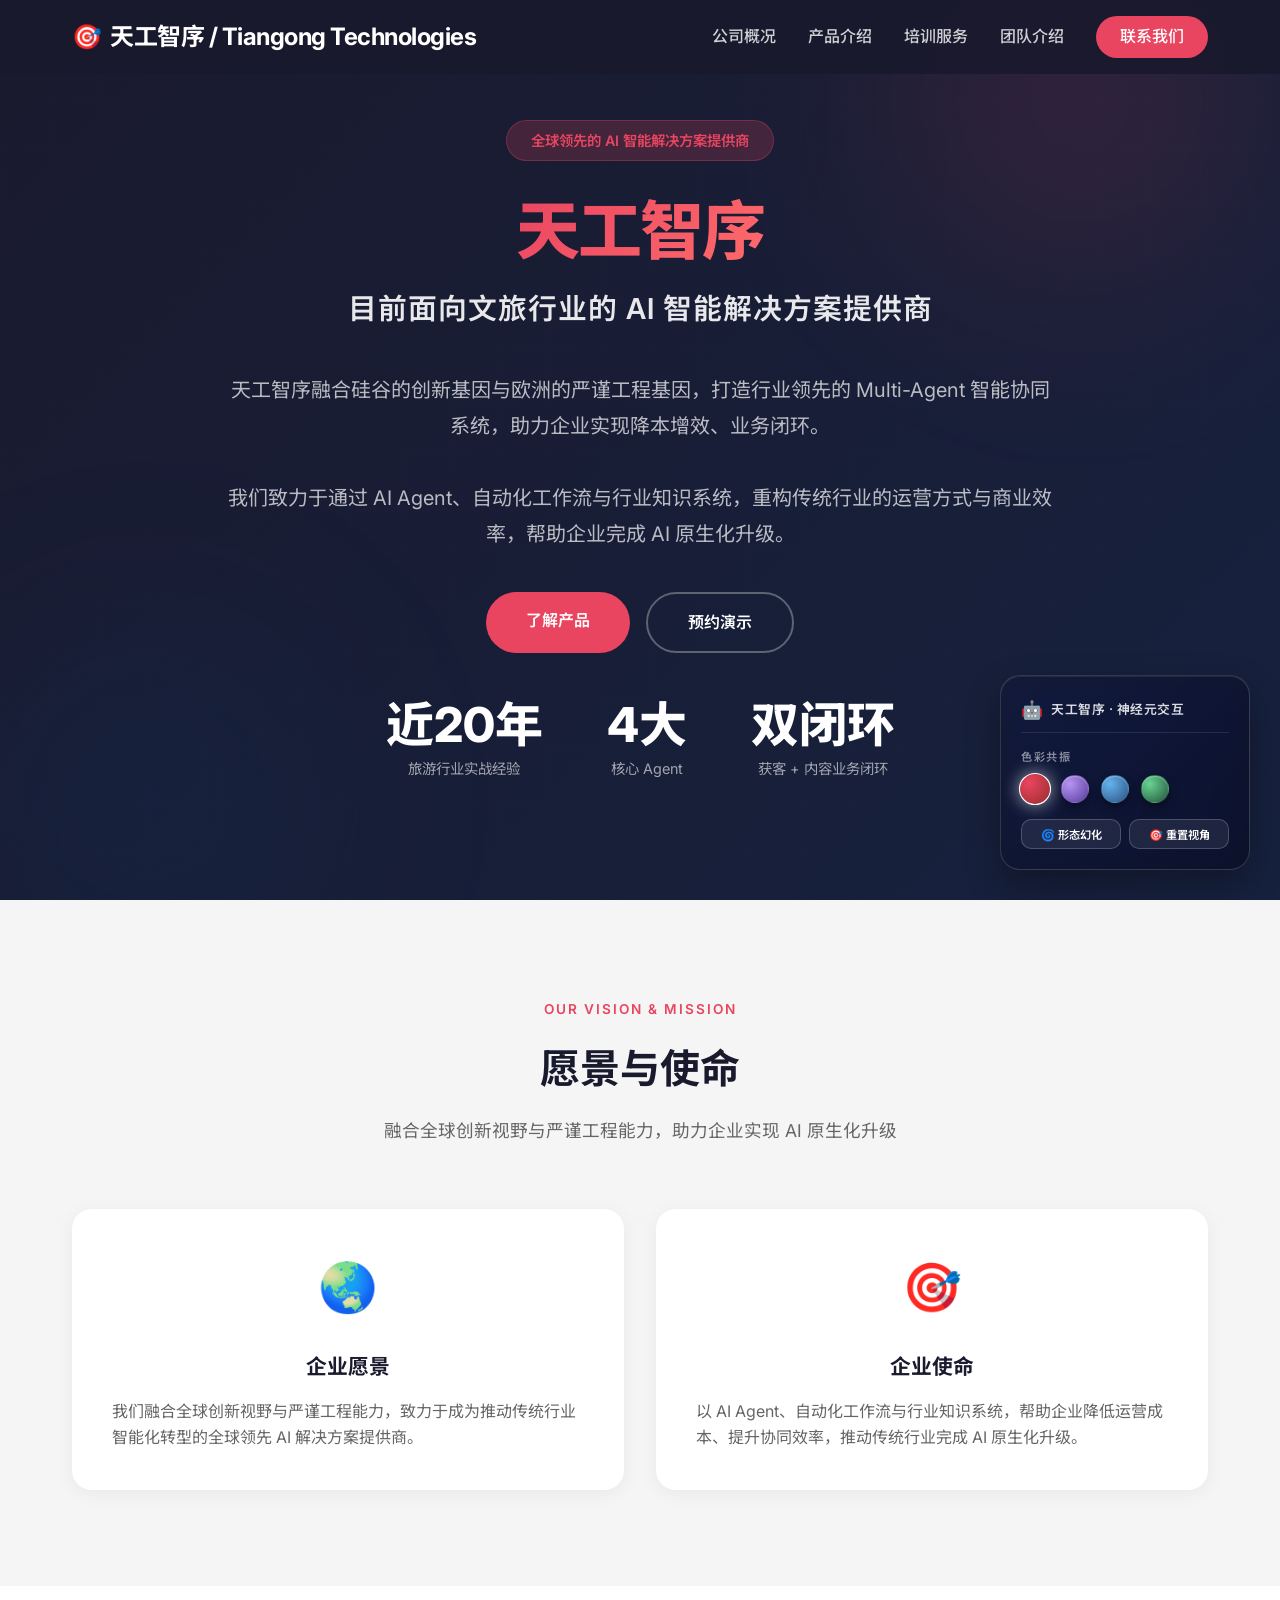
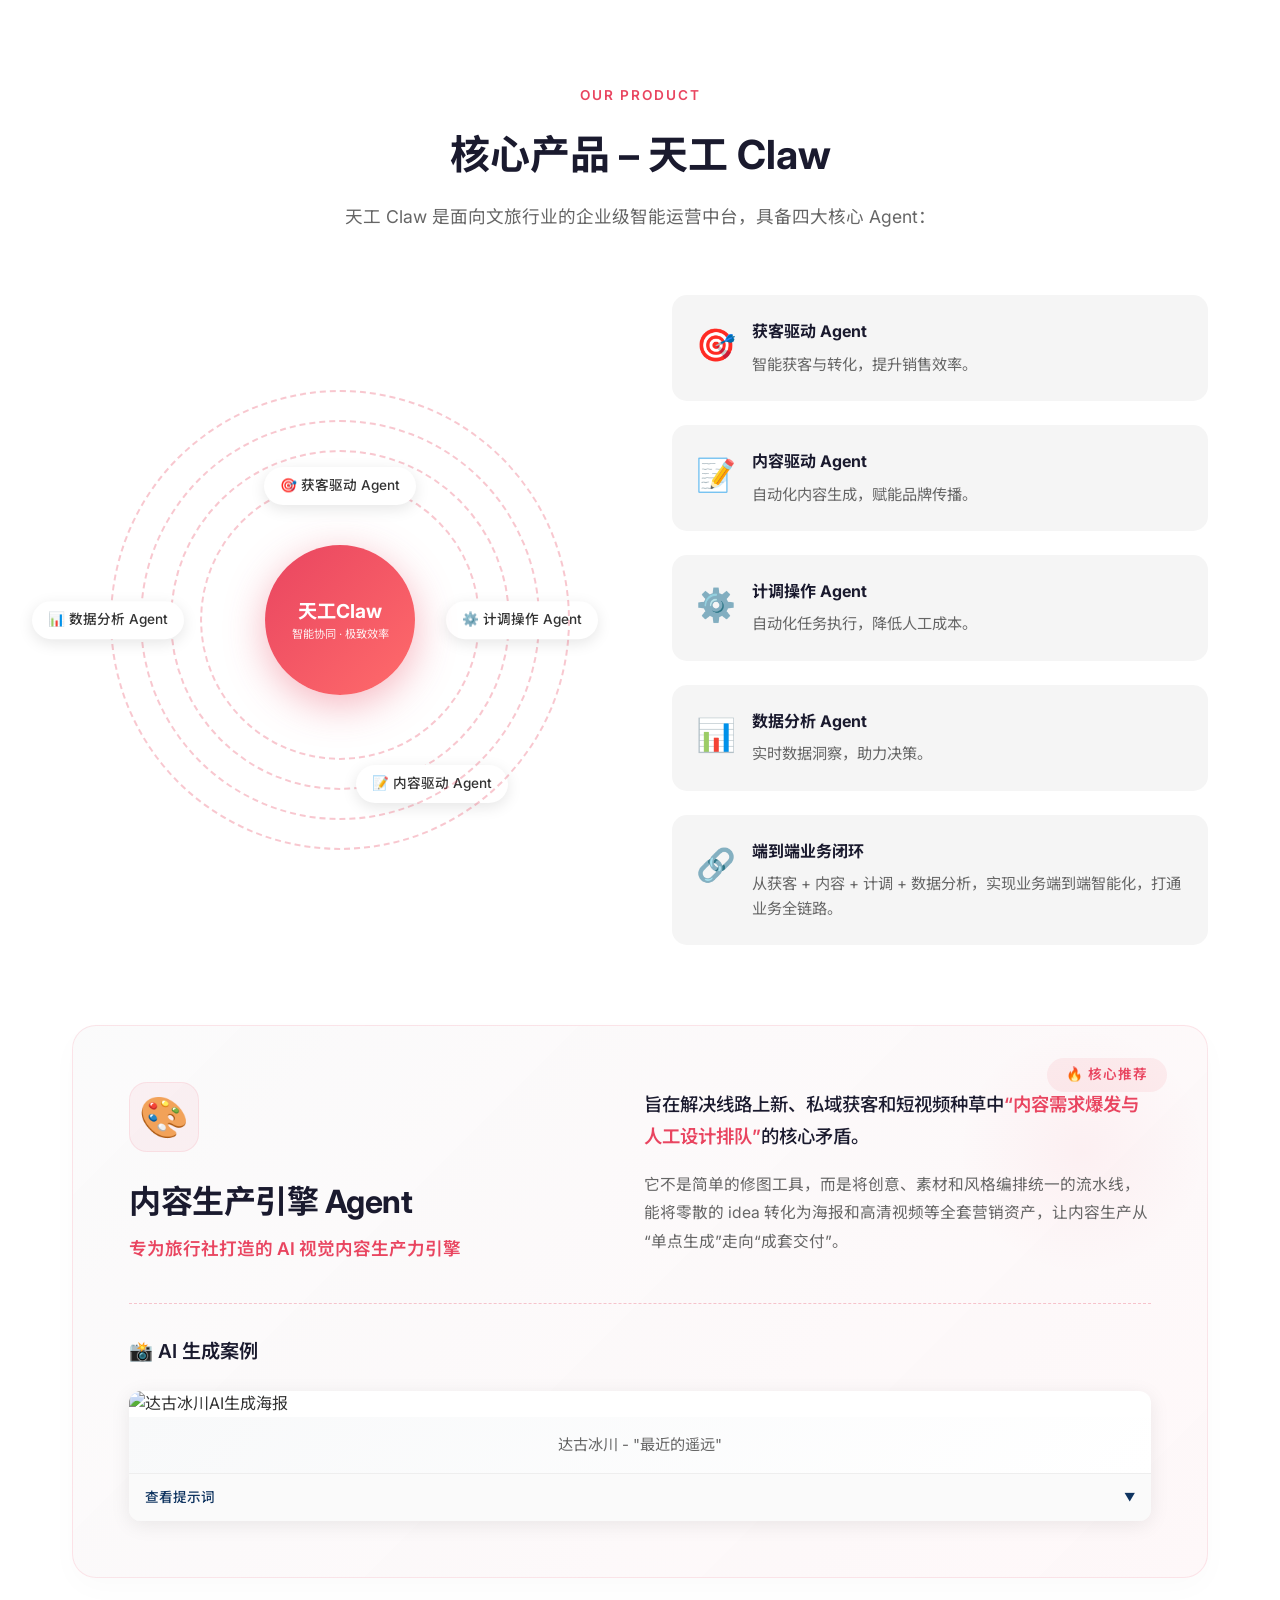
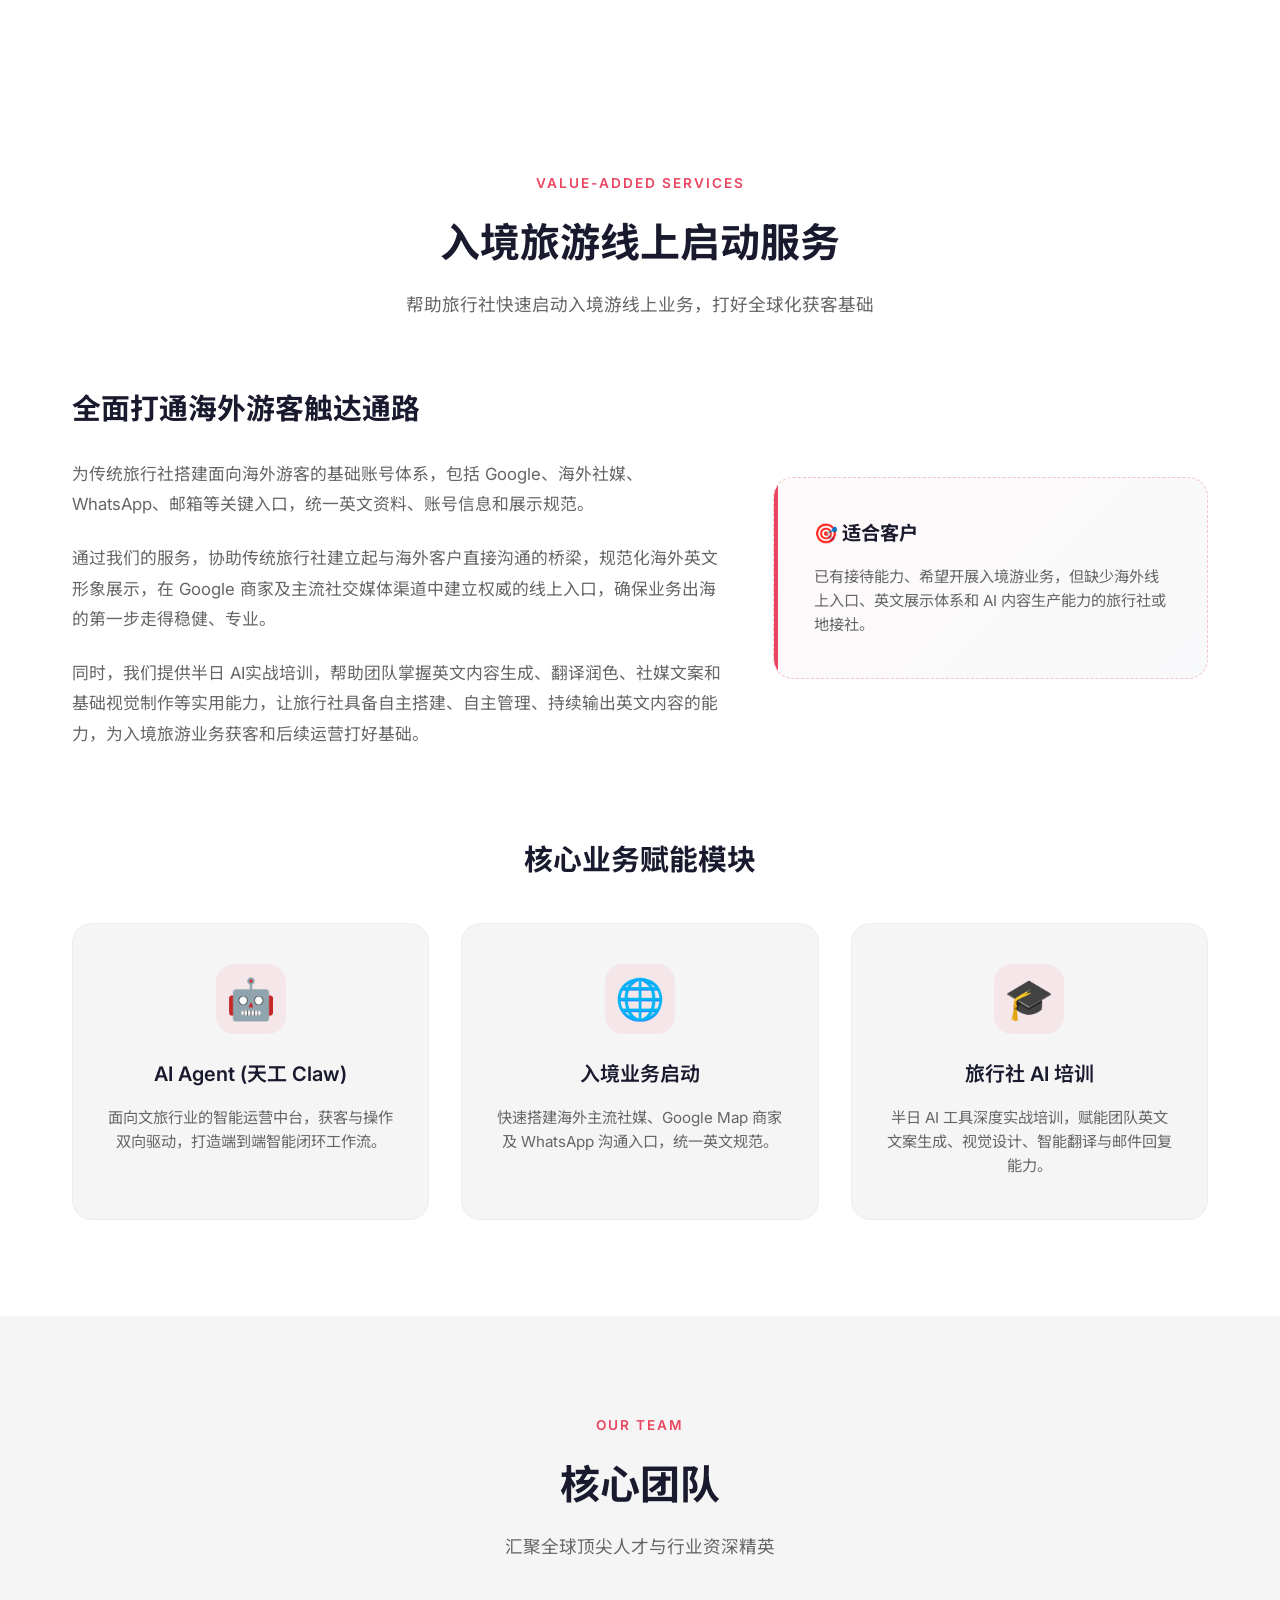
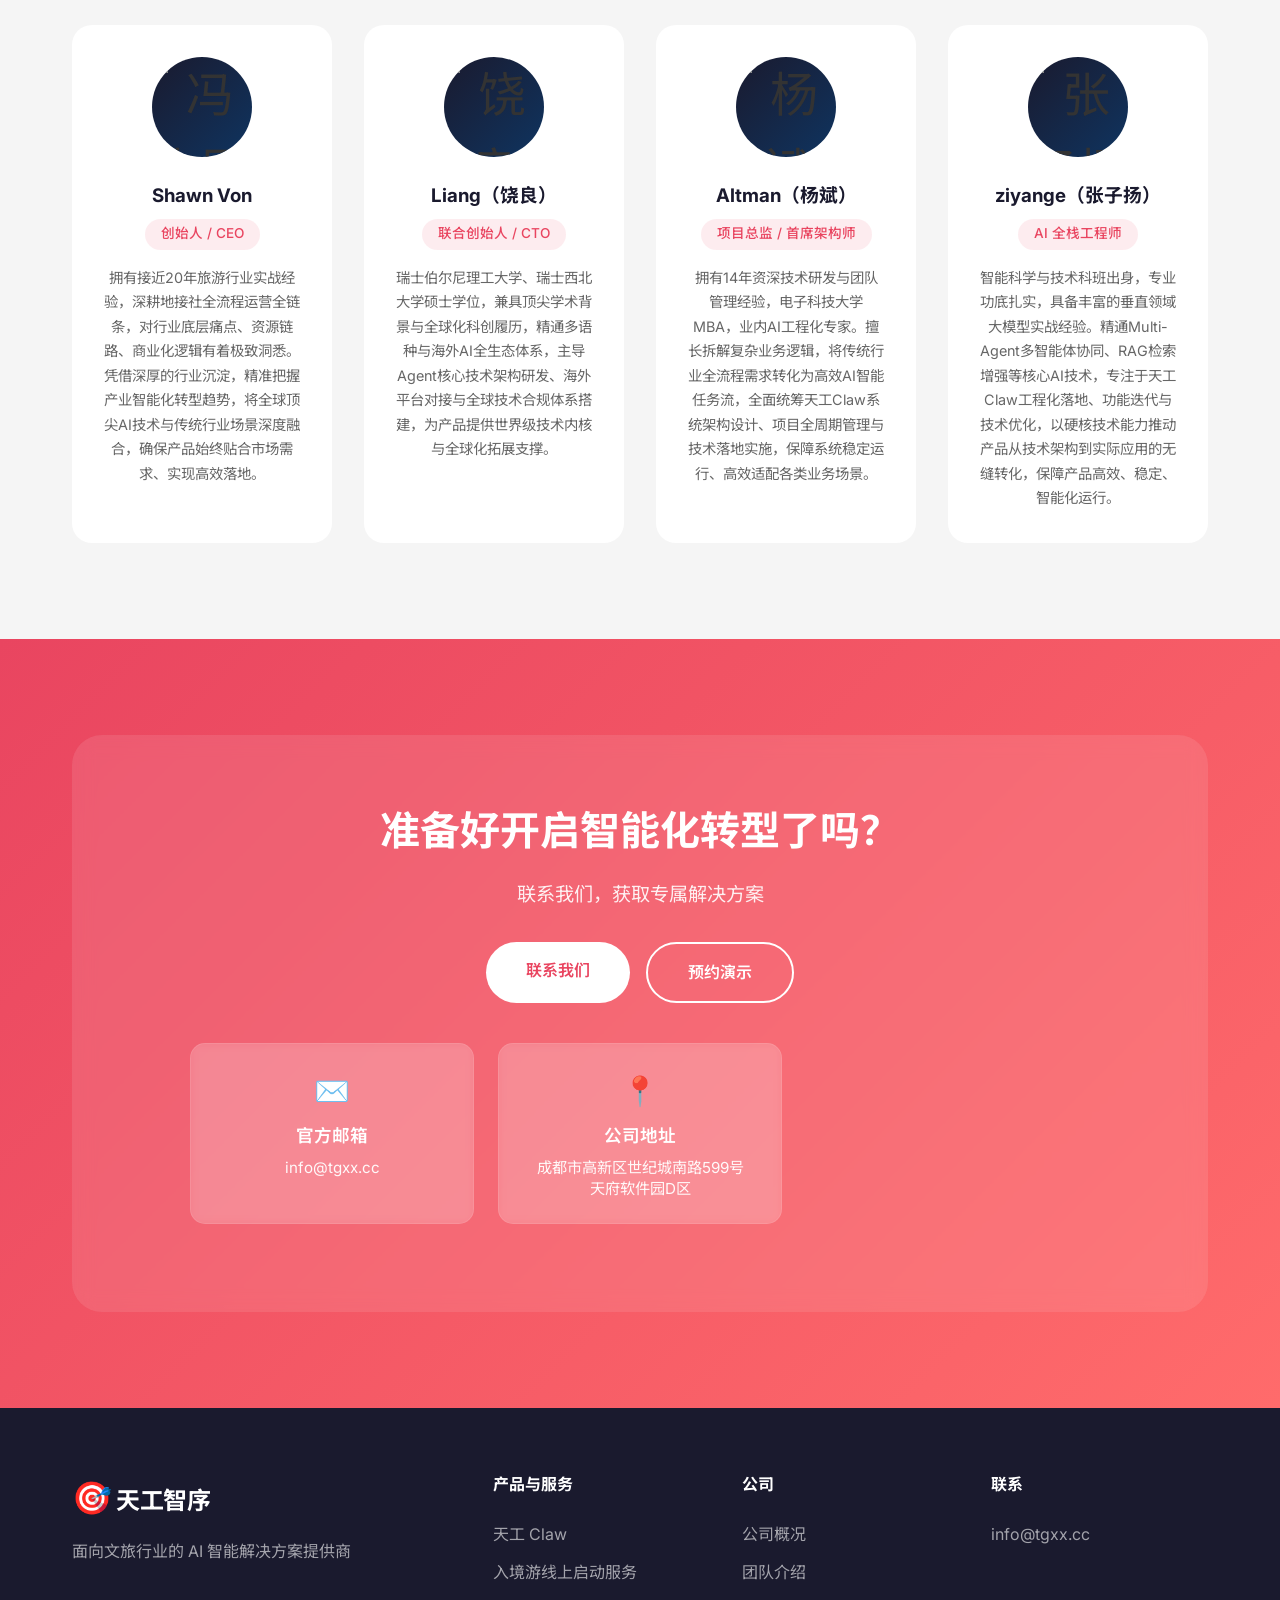
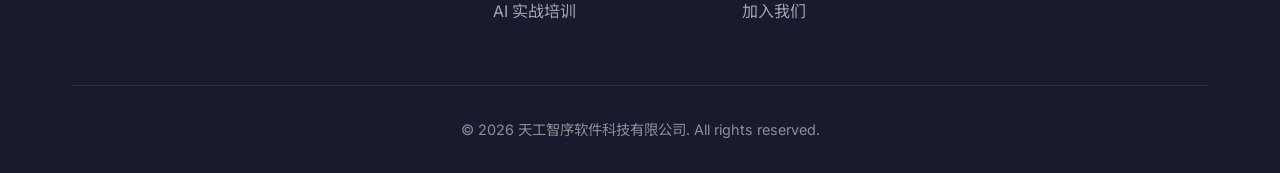
==== commit 71b501b7: "Add content generation engine with AI image examples - Add AI-generated case display section to comp" ====
--- a/templates/company.html
+++ b/templates/company.html
@@ -223,6 +223,35 @@
                         </p>
                     </div>
                 </div>
+
+                <!-- 生成案例展示 -->
+                <div class="engine-cases">
+                    <h4 class="cases-title">📸 AI 生成案例</h4>
+                    <div class="cases-grid">
+                        <div class="case-item">
+                            <img src="/img/dagubingchuan.png" alt="达古冰川AI生成海报" />
+                            <p class="case-caption">达古冰川 - "最近的遥远"</p>
+                            <div class="case-prompt">
+                                <div class="prompt-toggle">
+                                    <span>查看提示词</span>
+                                    <span class="toggle-icon">▼</span>
+                                </div>
+                                <div class="prompt-content">
+                                    <p><strong>目的地：</strong>四川阿坝达古冰川</p>
+                                    <p><strong>画面描述：</strong>仰拍视角呈现达古冰川雪峰的宏大与震撼，前景是向天空延伸的冰川索道。世界最孤独的咖啡店坐落在海拔4588米的雪山之巅。</p>
+                                    <p><strong>视觉风格：</strong>冰川蓝、雪白、冷灰、银色为主，局部暖黄色灯光形成冷暖对比。瑞士阿尔卑斯山般的高级雪山质感，保留中国川西高原真实地貌。</p>
+                                    <p><strong>文案：</strong></p>
+                                    <ul>
+                                        <li>主标题：最近的遥远</li>
+                                        <li>副标题：这里不是瑞士，但胜过瑞士</li>
+                                        <li>辅助文案：达古冰川 · 海拔4588米</li>
+                                        <li>去世界最孤独的咖啡店，喝一杯云端咖啡</li>
+                                    </ul>
+                                </div>
+                            </div>
+                        </div>
+                    </div>
+                </div>
             </div>
 
         </div>
--- a/front/company.css
+++ b/front/company.css
@@ -1446,6 +1446,109 @@
     line-height: 1.8;
 }
 
+/* AI生成案例展示 */
+.engine-cases {
+    margin-top: 2.5rem;
+    padding-top: 2rem;
+    border-top: 1px dashed rgba(233, 69, 96, 0.3);
+}
+
+.cases-title {
+    font-size: 1.2rem;
+    color: var(--primary);
+    margin-bottom: 1.5rem;
+    font-weight: 600;
+}
+
+.cases-grid {
+    display: grid;
+    grid-template-columns: repeat(auto-fit, minmax(280px, 1fr));
+    gap: 1.5rem;
+}
+
+.case-item {
+    background: var(--white);
+    border-radius: 12px;
+    overflow: hidden;
+    box-shadow: 0 4px 20px rgba(0, 0, 0, 0.08);
+    transition: transform 0.3s ease, box-shadow 0.3s ease;
+}
+
+.case-item:hover {
+    transform: translateY(-4px);
+    box-shadow: 0 8px 30px rgba(233, 69, 96, 0.15);
+}
+
+.case-item img {
+    width: 100%;
+    height: auto;
+    display: block;
+}
+
+.case-caption {
+    padding: 1rem;
+    font-size: 0.95rem;
+    color: var(--text-light);
+    text-align: center;
+    background: linear-gradient(135deg, #f8f9fa 0%, #fff 100%);
+}
+
+/* 提示词折叠展示 */
+.case-prompt {
+    border-top: 1px solid #eee;
+    background: #fafafa;
+}
+
+.prompt-toggle {
+    display: flex;
+    justify-content: space-between;
+    align-items: center;
+    padding: 0.8rem 1rem;
+    cursor: pointer;
+    font-size: 0.85rem;
+    color: var(--accent);
+    font-weight: 500;
+    transition: background 0.2s ease;
+}
+
+.prompt-toggle:hover {
+    background: #f0f0f0;
+}
+
+.toggle-icon {
+    font-size: 0.7rem;
+    transition: transform 0.3s ease;
+}
+
+.prompt-content {
+    display: none;
+    padding: 0 1rem 1rem 1rem;
+    font-size: 0.85rem;
+    color: var(--text-light);
+    line-height: 1.7;
+}
+
+.prompt-content p {
+    margin-bottom: 0.5rem;
+}
+
+.prompt-content ul {
+    margin-left: 1.2rem;
+    margin-top: 0.3rem;
+}
+
+.prompt-content li {
+    margin-bottom: 0.3rem;
+}
+
+.case-prompt.active .prompt-content {
+    display: block;
+}
+
+.case-prompt.active .toggle-icon {
+    transform: rotate(180deg);
+}
+
 @media (max-width: 992px) {
     .agent-engine-block {
         padding: 2.5rem;
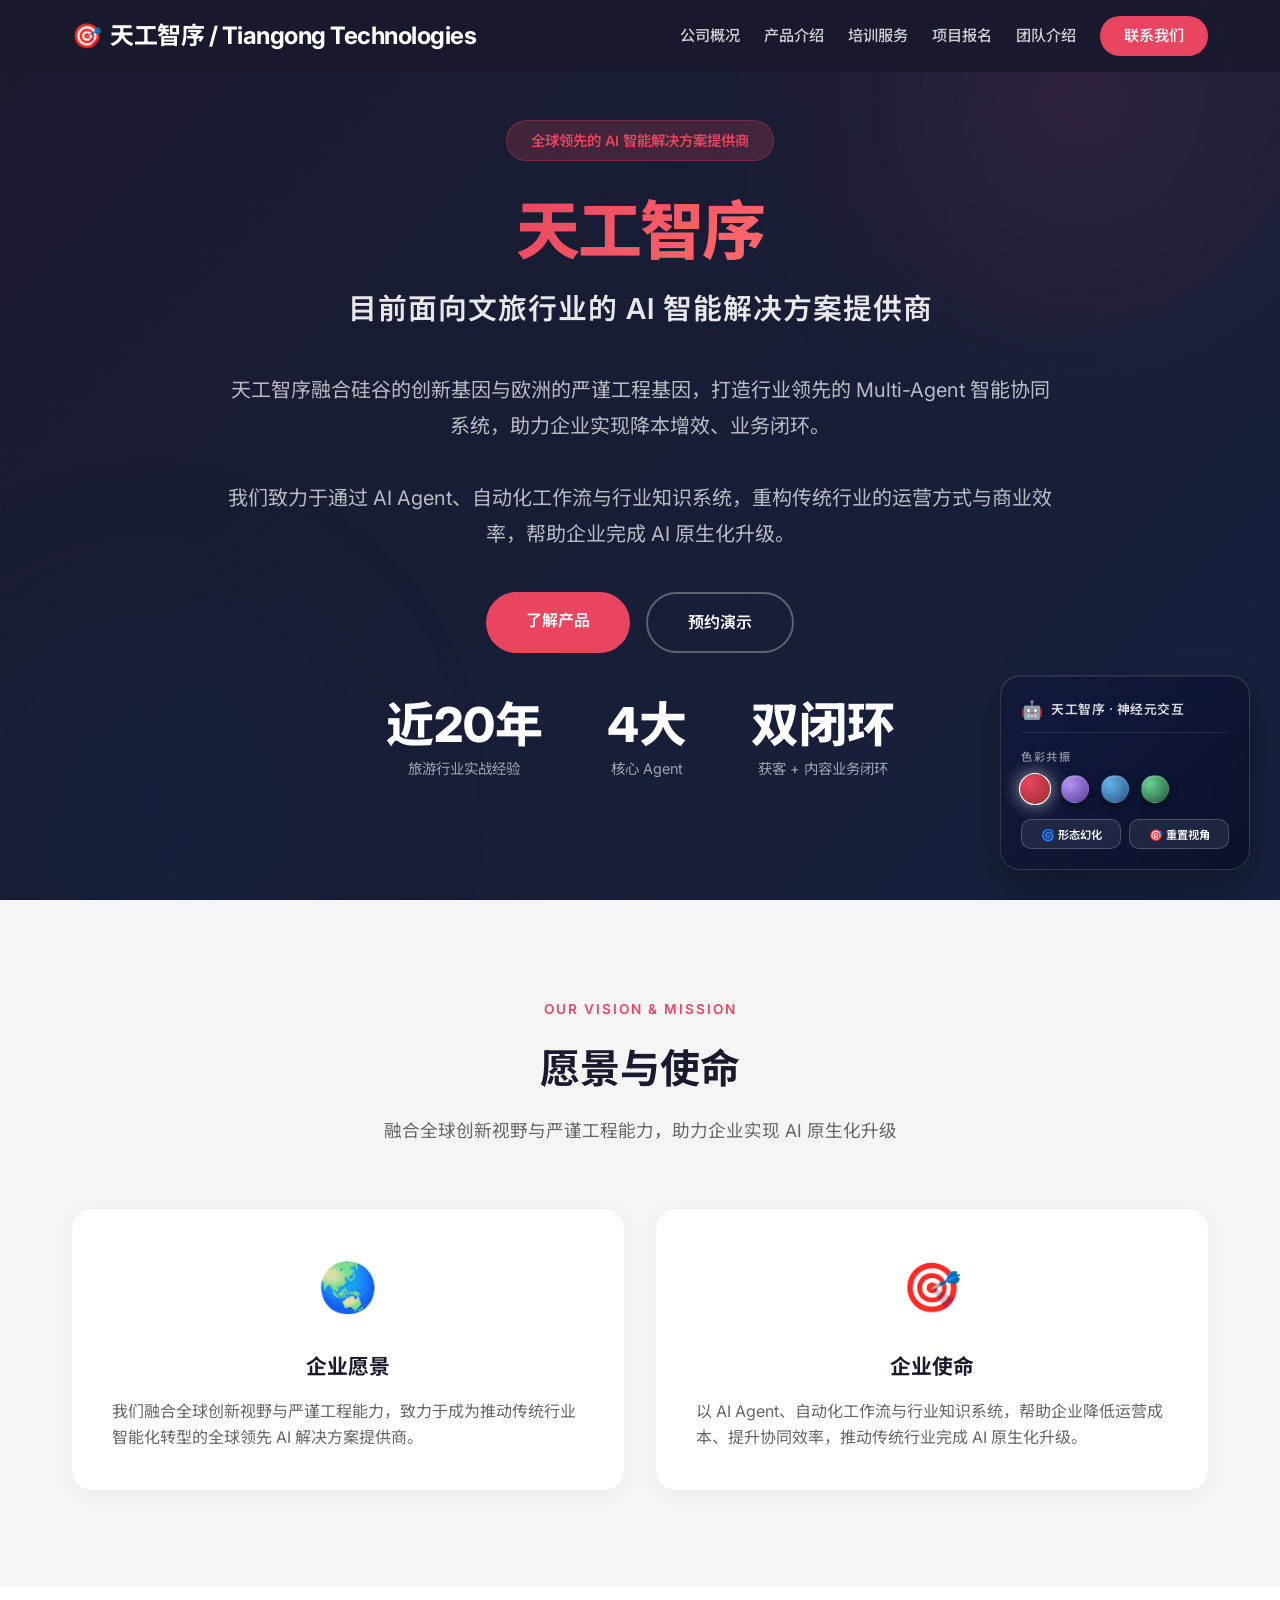
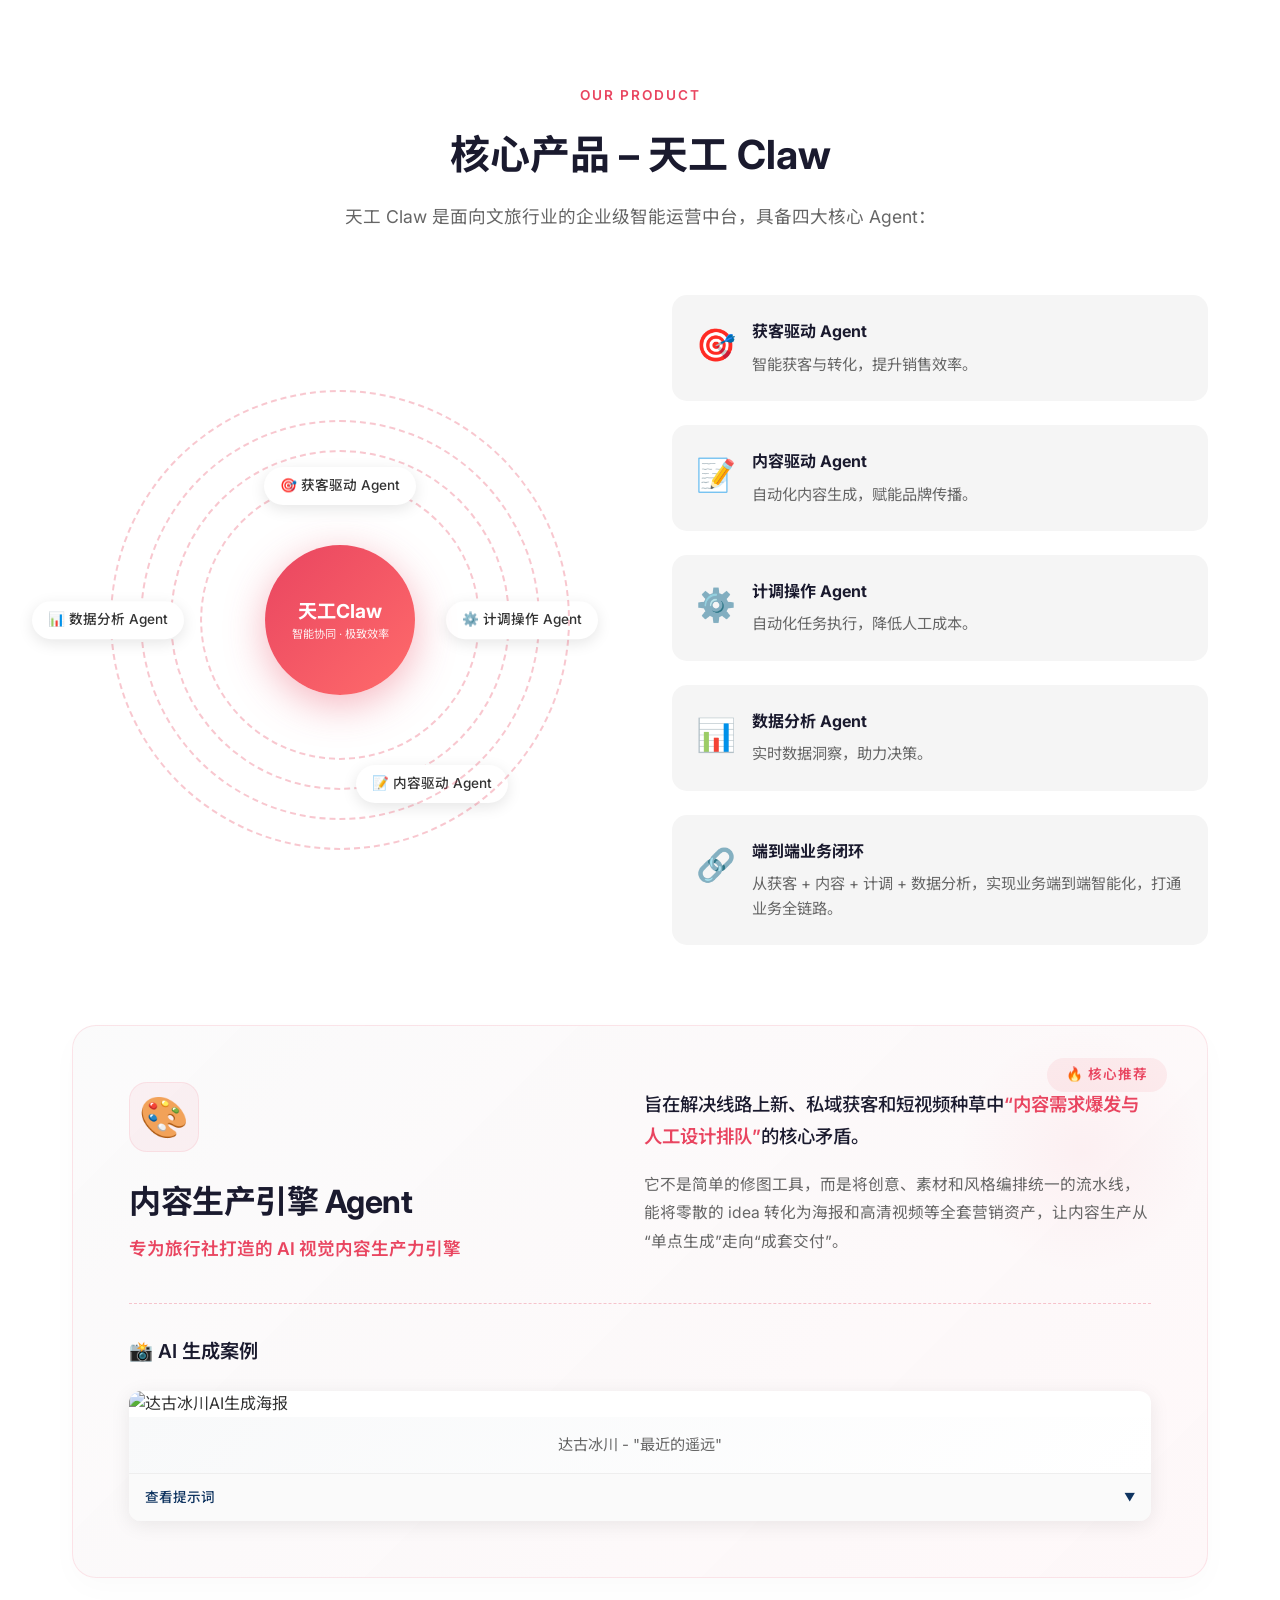
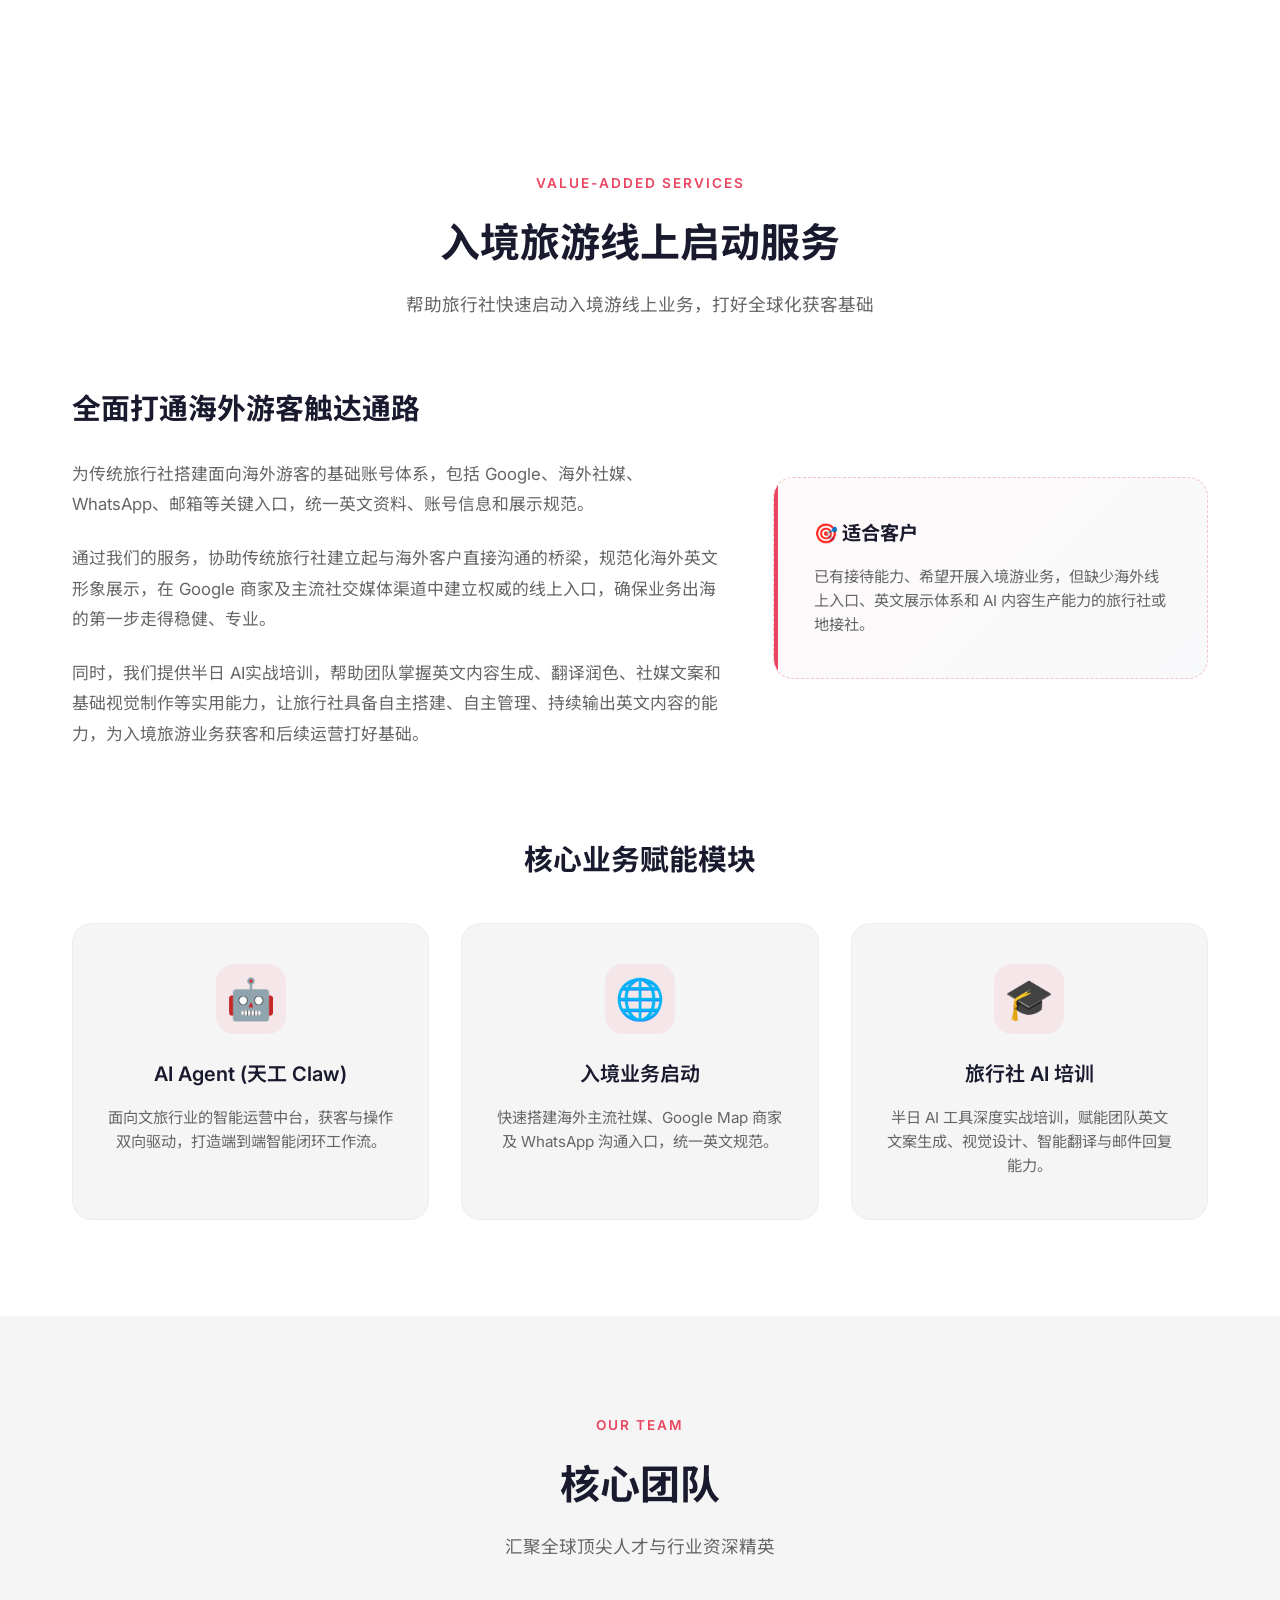
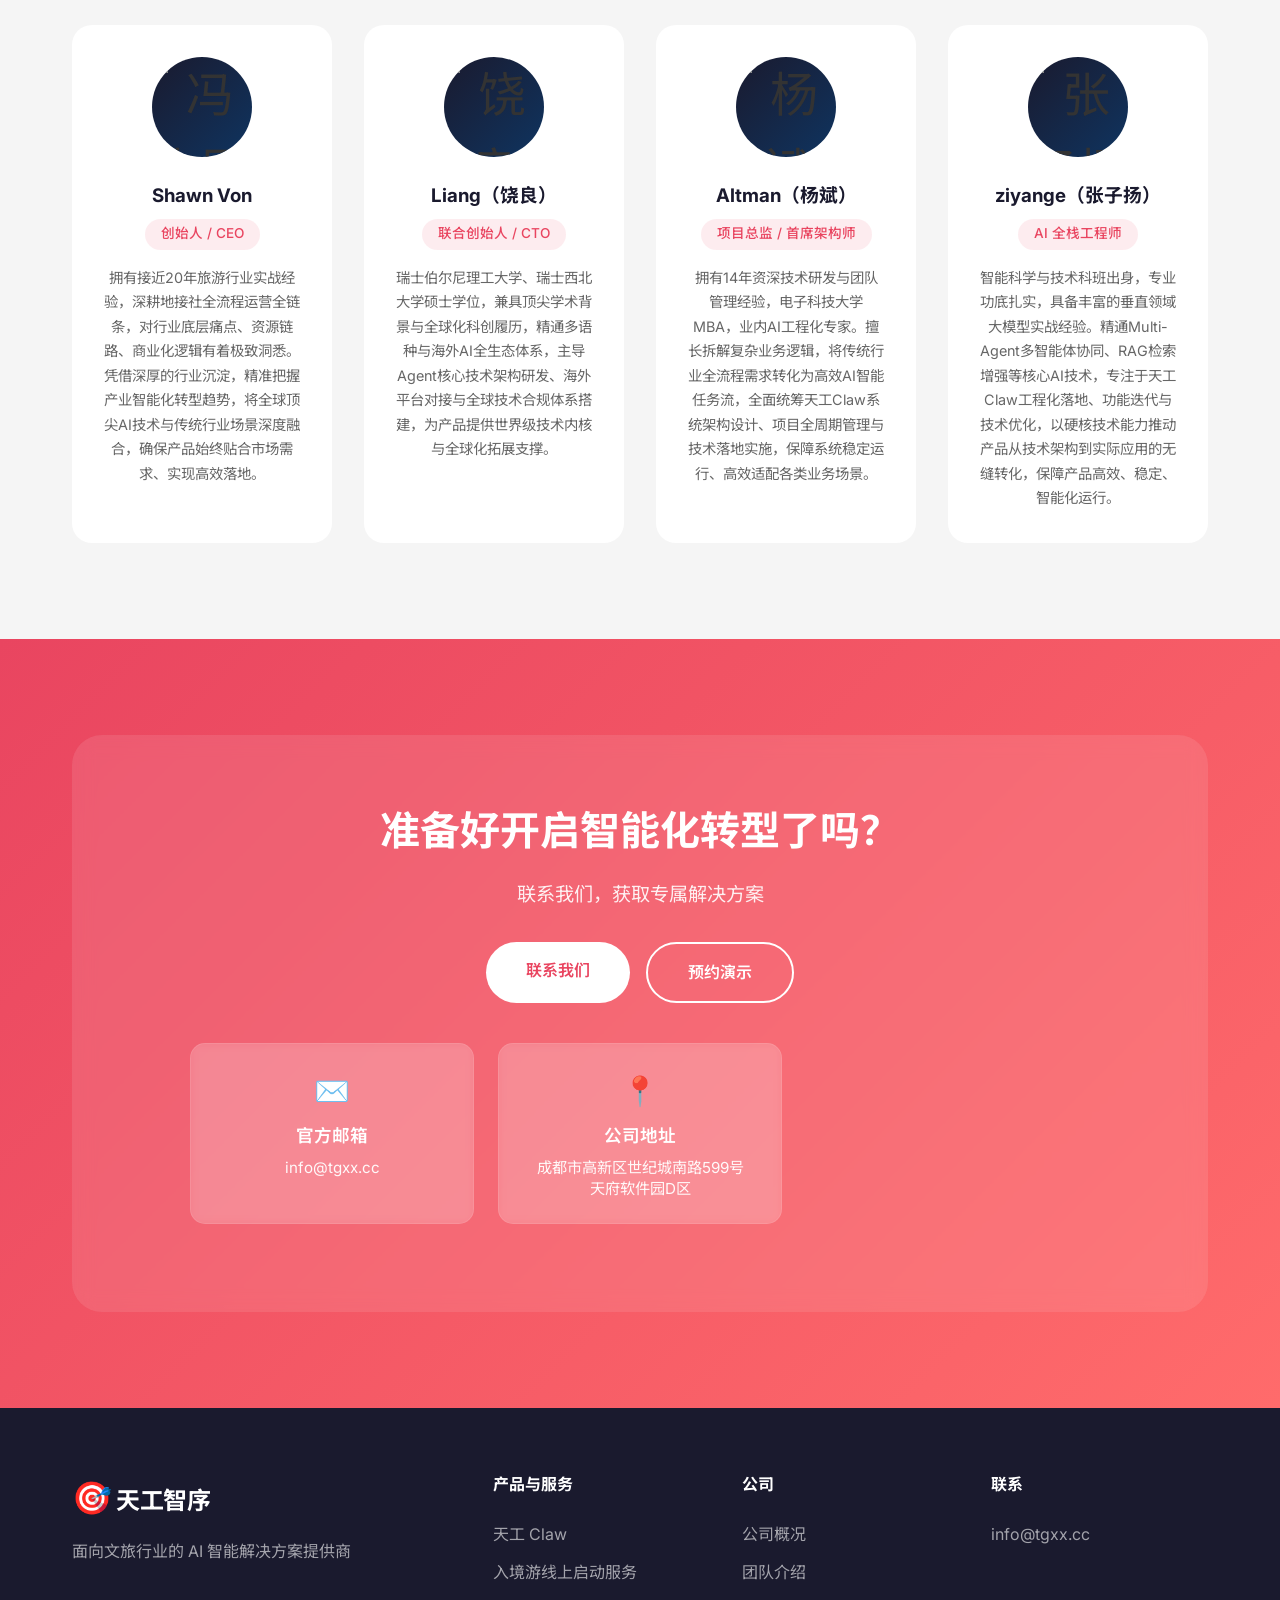
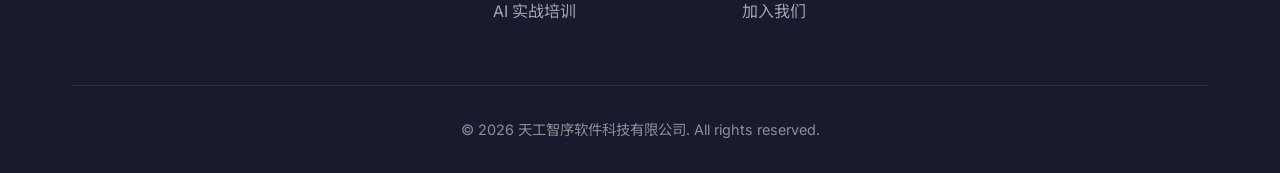
==== commit 87423249: "Update H5 portal: recruitment page, UI improvements, and new images" ====
--- a/templates/company.html
+++ b/templates/company.html
@@ -25,6 +25,7 @@
                 <a href="#vision">公司概况</a>
                 <a href="#product">产品介绍</a>
                 <a href="#inbound">培训服务</a>
+                <a href="/recruit">项目报名</a>
                 <a href="#team">团队介绍</a>
                 <a href="#contact" class="btn-contact">联系我们</a>
             </div>
@@ -41,6 +42,7 @@
         <a href="#vision">公司概况</a>
         <a href="#product">产品介绍</a>
         <a href="#inbound">培训服务</a>
+        <a href="/recruit">项目报名</a>
         <a href="#team">团队介绍</a>
         <a href="#contact">联系我们</a>
     </div>
@@ -425,4 +427,4 @@
     <script type="module" src="/front/neural.js"></script>
 </body>
 
-</html>+</html>
--- a/front/company.css
+++ b/front/company.css
@@ -76,12 +76,13 @@
 .nav-links {
     display: flex;
     align-items: center;
-    gap: 2rem;
+    gap: 1.5rem;
 }
 
 .nav-links a {
     color: rgba(255, 255, 255, 0.8);
     text-decoration: none;
+    font-size: 0.95rem;
     font-weight: 500;
     transition: color 0.3s ease;
 }
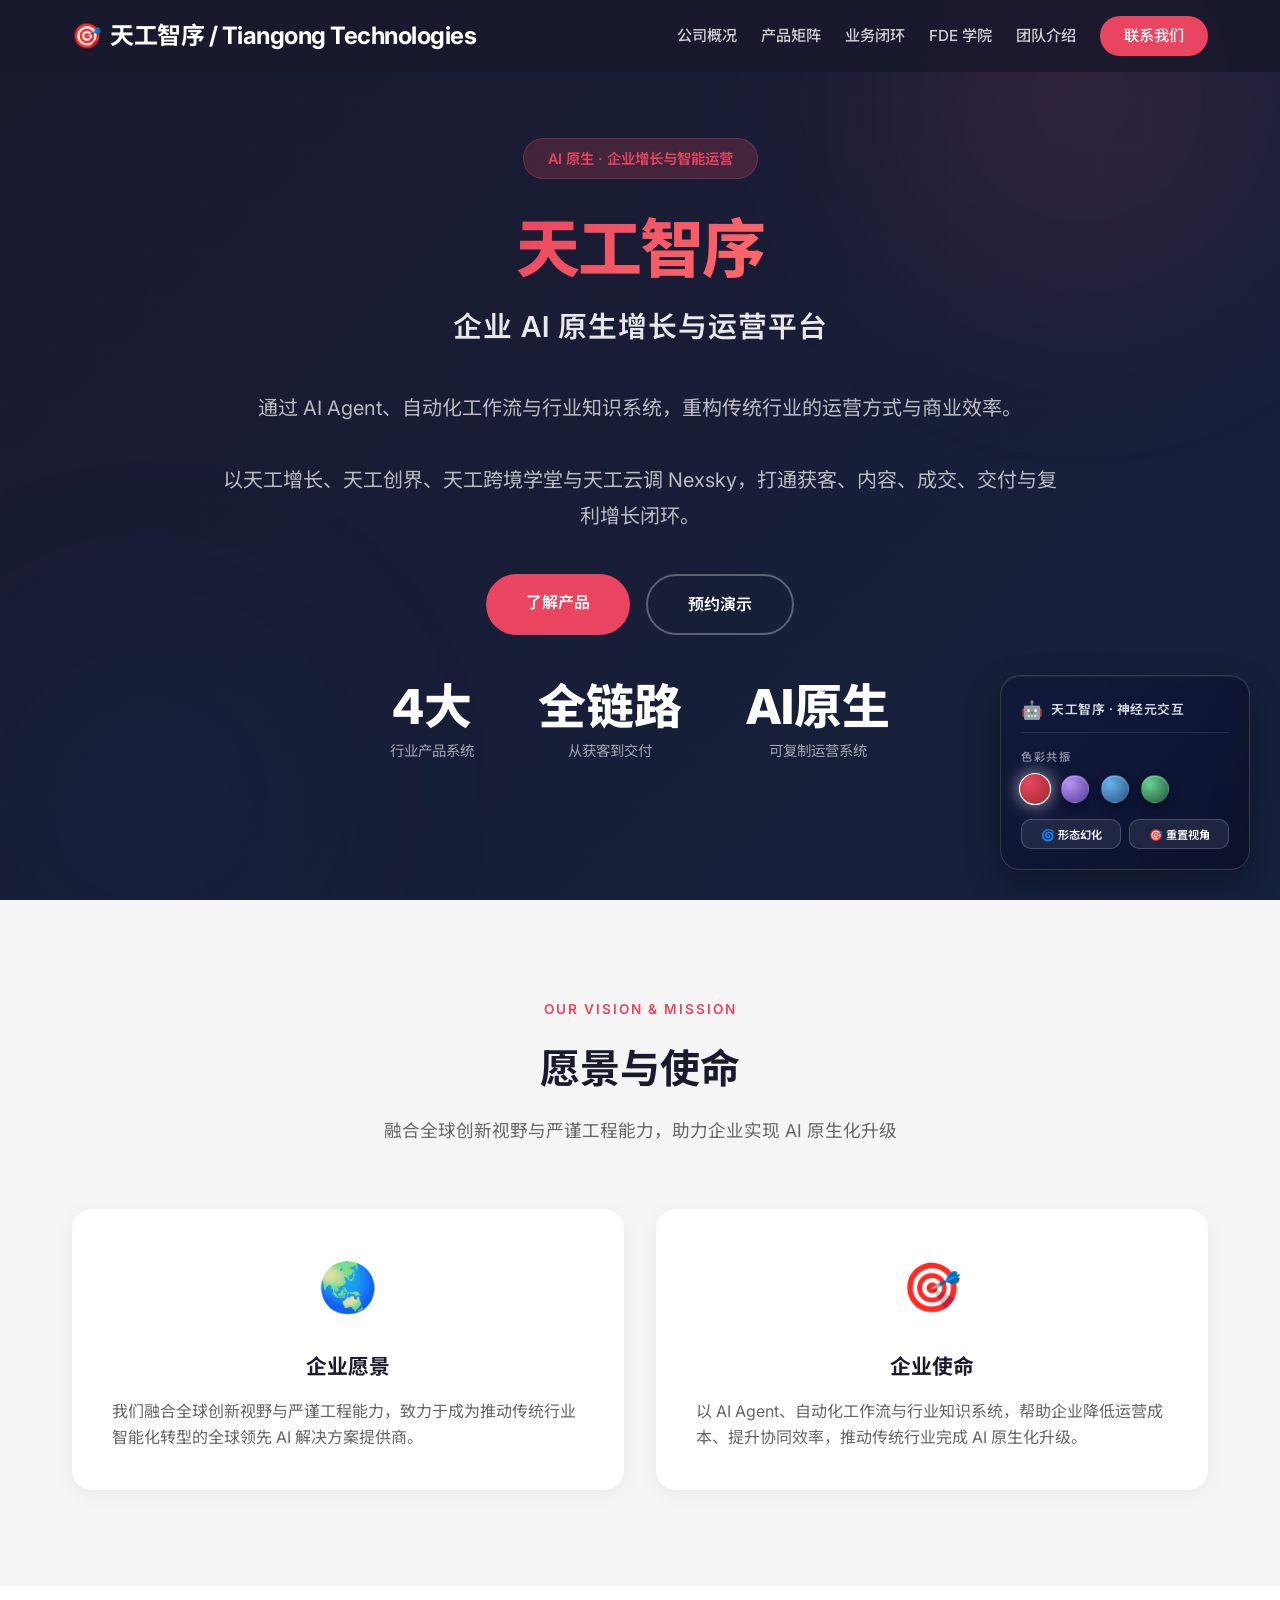
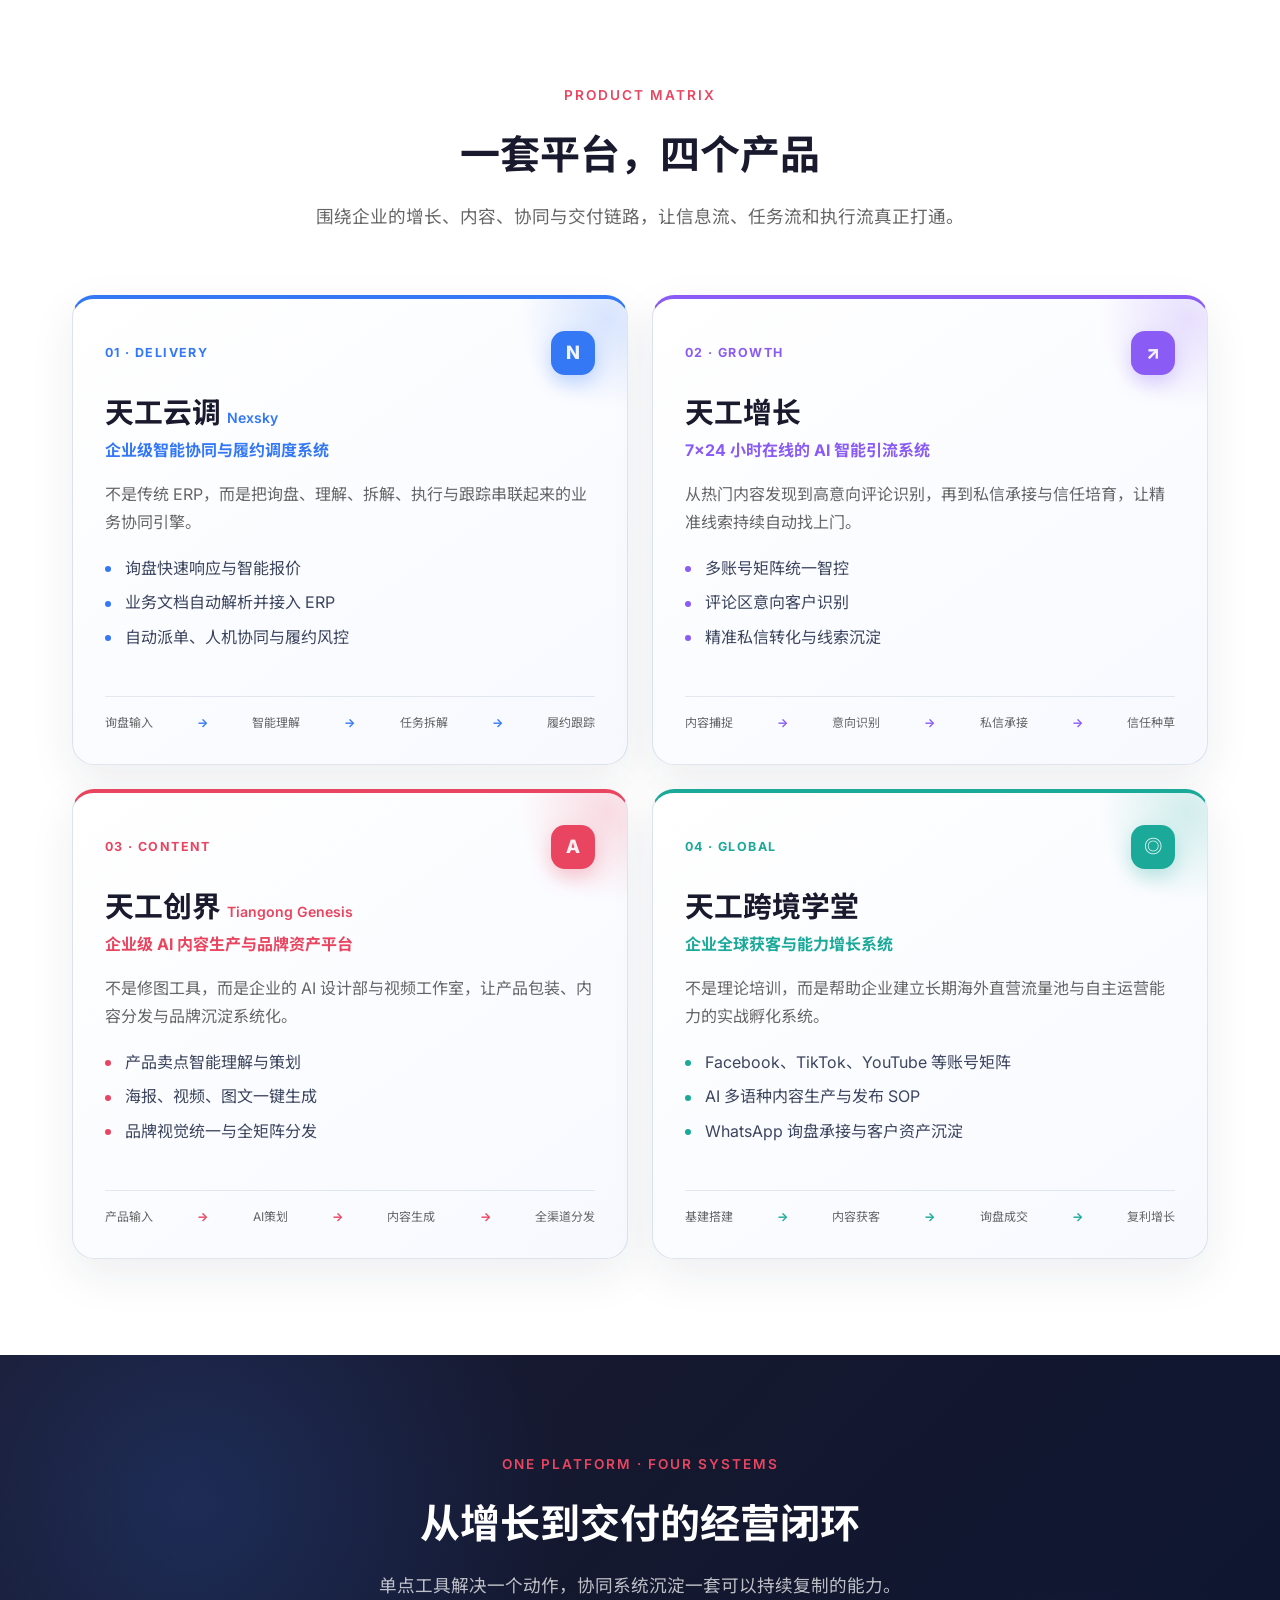
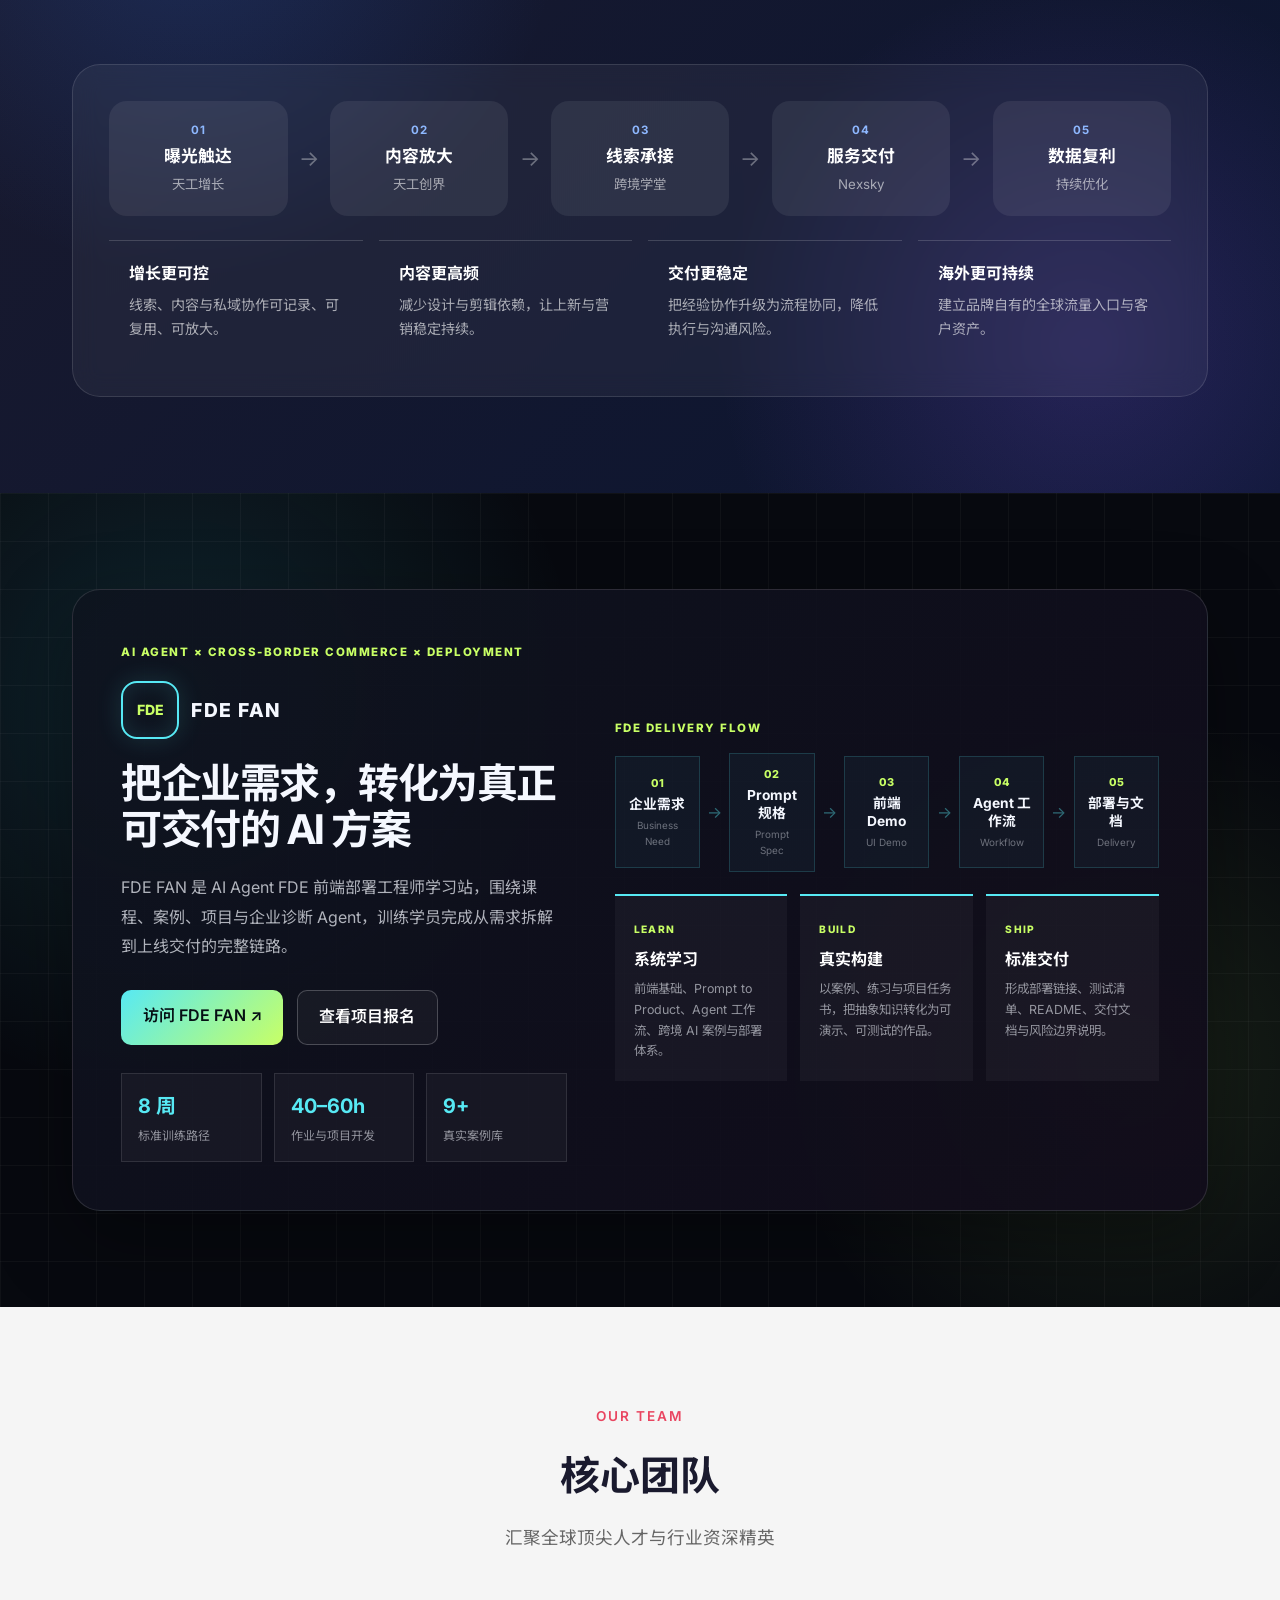
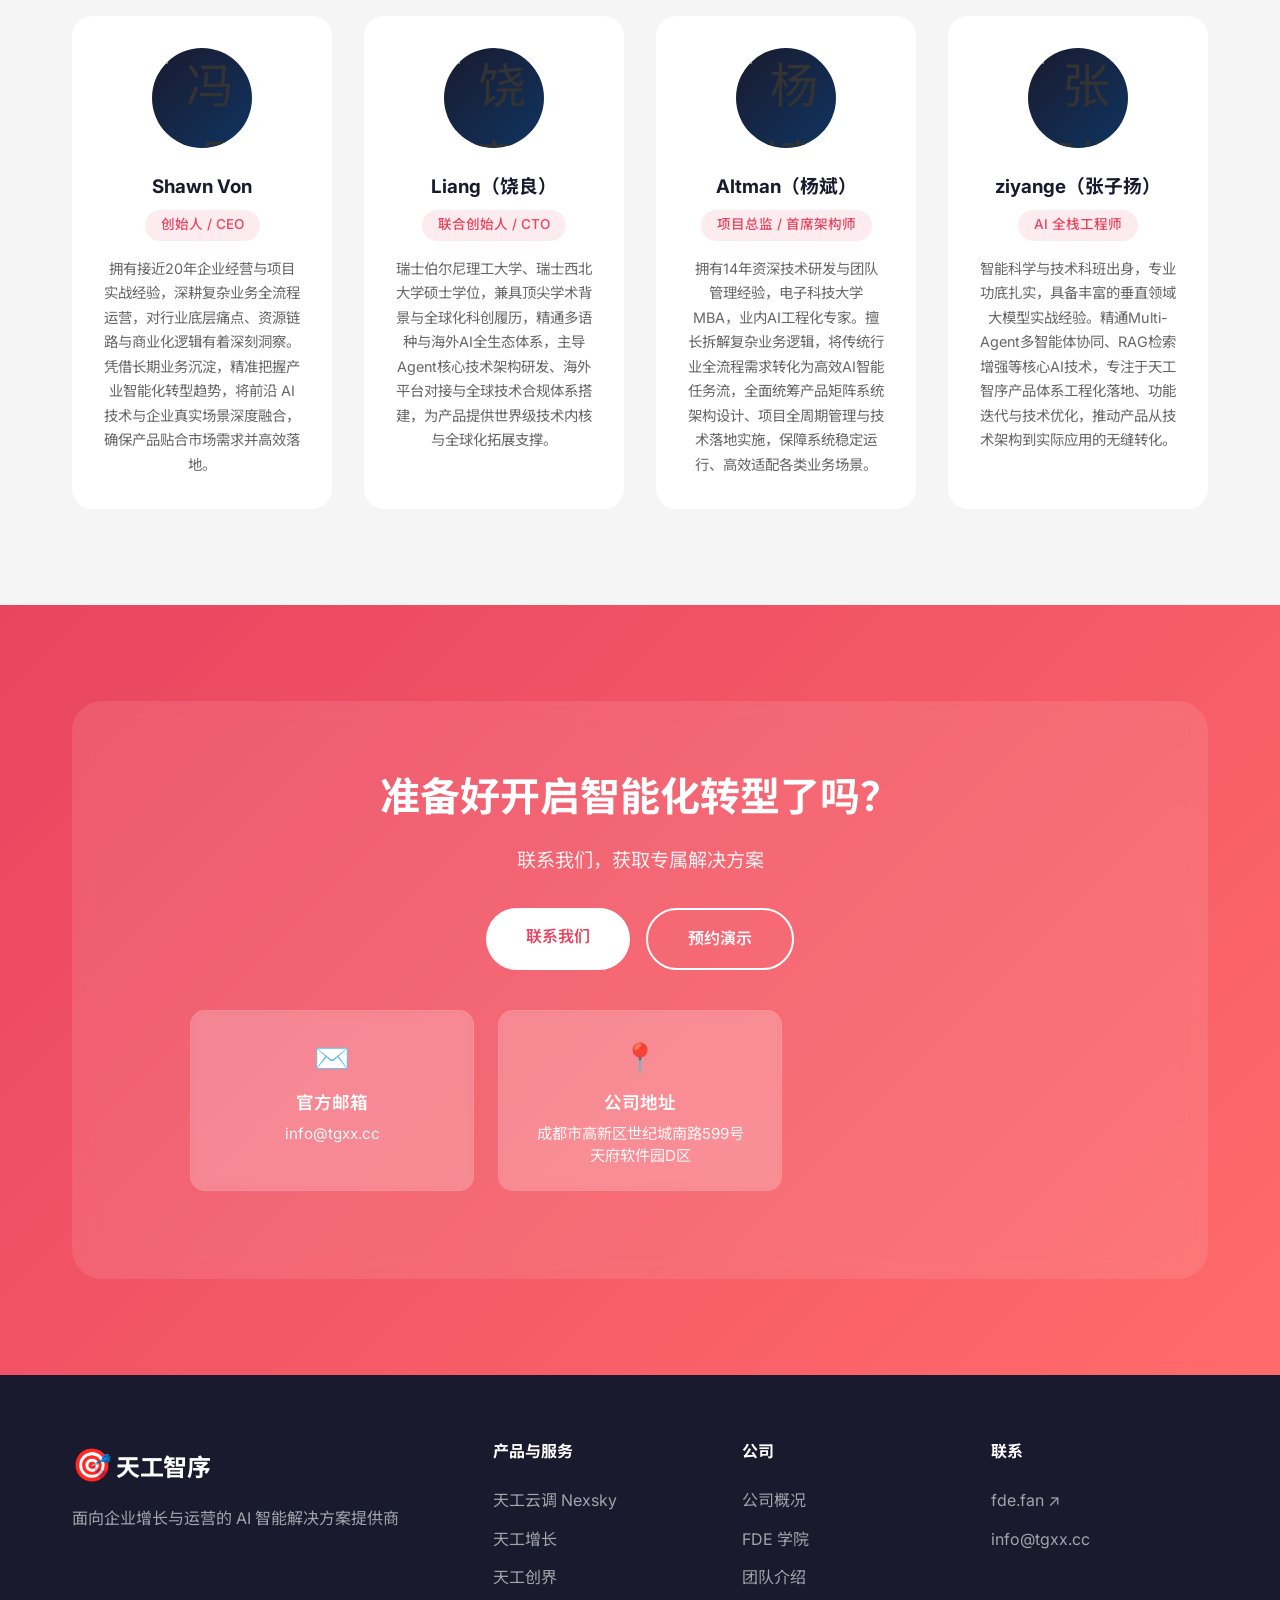
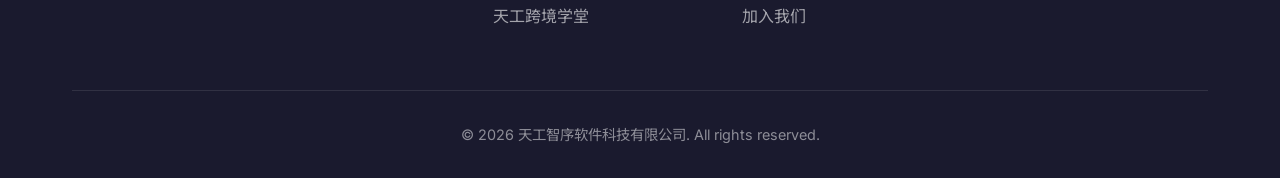
==== commit 6ca779b9: "feat: optimize recruitment page layouts to display images fully and implement real-time simulation b" ====
--- a/templates/company.html
+++ b/templates/company.html
@@ -4,7 +4,7 @@
 <head>
     <meta charset="UTF-8">
     <meta name="viewport" content="width=device-width, initial-scale=1.0">
-    <title>天工智序 - 目前面向文旅行业的 AI 智能解决方案提供商</title>
+    <title>天工智序 - 企业 AI 原生增长与运营平台</title>
     <link rel="stylesheet" href="/front/company.css">
     <link rel="preconnect" href="https://fonts.googleapis.com">
     <link rel="preconnect" href="https://fonts.gstatic.com" crossorigin>
@@ -23,9 +23,9 @@
             </a>
             <div class="nav-links">
                 <a href="#vision">公司概况</a>
-                <a href="#product">产品介绍</a>
-                <a href="#inbound">培训服务</a>
-                <a href="/recruit">项目报名</a>
+                <a href="#product">产品矩阵</a>
+                <a href="#workflow">业务闭环</a>
+                <a href="#fde">FDE 学院</a>
                 <a href="#team">团队介绍</a>
                 <a href="#contact" class="btn-contact">联系我们</a>
             </div>
@@ -40,9 +40,9 @@
     <!-- 移动端菜单 -->
     <div class="mobile-menu" id="mobileMenu">
         <a href="#vision">公司概况</a>
-        <a href="#product">产品介绍</a>
-        <a href="#inbound">培训服务</a>
-        <a href="/recruit">项目报名</a>
+        <a href="#product">产品矩阵</a>
+        <a href="#workflow">业务闭环</a>
+        <a href="#fde">FDE 学院</a>
         <a href="#team">团队介绍</a>
         <a href="#contact">联系我们</a>
     </div>
@@ -84,14 +84,14 @@
         </div>
 
         <div class="hero-content">
-            <div class="badge">全球领先的 AI 智能解决方案提供商</div>
+            <div class="badge">AI 原生 · 企业增长与智能运营</div>
             <h1 class="hero-title">
                 <span class="highlight">天工智序</span>
             </h1>
-            <div class="hero-subtitle">目前面向文旅行业的 AI 智能解决方案提供商</div>
+            <div class="hero-subtitle">企业 AI 原生增长与运营平台</div>
             <p class="hero-desc">
-                天工智序融合硅谷的创新基因与欧洲的严谨工程基因，打造行业领先的 Multi-Agent 智能协同系统，助力企业实现降本增效、业务闭环。<br><br>
-                我们致力于通过 AI Agent、自动化工作流与行业知识系统，重构传统行业的运营方式与商业效率，帮助企业完成 AI 原生化升级。
+                通过 AI Agent、自动化工作流与行业知识系统，重构传统行业的运营方式与商业效率。<br><br>
+                以天工增长、天工创界、天工跨境学堂与天工云调 Nexsky，打通获客、内容、成交、交付与复利增长闭环。
             </p>
             <div class="hero-actions">
                 <a href="#product" class="btn btn-primary">了解产品</a>
@@ -99,16 +99,16 @@
             </div>
             <div class="hero-stats">
                 <div class="stat-item">
-                    <span class="stat-number">近20年</span>
-                    <span class="stat-label">旅游行业实战经验</span>
+                    <span class="stat-number">4大</span>
+                    <span class="stat-label">行业产品系统</span>
                 </div>
                 <div class="stat-item">
-                    <span class="stat-number">4大</span>
-                    <span class="stat-label">核心 Agent</span>
+                    <span class="stat-number">全链路</span>
+                    <span class="stat-label">从获客到交付</span>
                 </div>
                 <div class="stat-item">
-                    <span class="stat-number">双闭环</span>
-                    <span class="stat-label">获客 + 内容业务闭环</span>
+                    <span class="stat-number">AI原生</span>
+                    <span class="stat-label">可复制运营系统</span>
                 </div>
             </div>
         </div>
@@ -139,168 +139,164 @@
         </div>
     </section>
 
-    <!-- 产品 section -->
+    <!-- 产品矩阵 section -->
     <section class="section product" id="product">
         <div class="container">
             <div class="section-header">
-                <span class="section-tag">OUR PRODUCT</span>
-                <h2 class="section-title">核心产品 – 天工 Claw</h2>
-                <p class="section-desc" style="max-width: 800px;">天工 Claw 是面向文旅行业的企业级智能运营中台，具备四大核心 Agent：</p>
-            </div>
-            <div class="product-showcase">
-                <div class="product-visual">
-                    <div class="product-circle">
-                        <div class="inner-circle">
-                            <span class="product-name">天工Claw</span>
-                            <span class="product-tagline">智能协同 · 极致效率</span>
-                        </div>
-                        <div class="orbit orbit-1">
-                            <div class="satellite">🎯 获客驱动 Agent</div>
-                        </div>
-                        <div class="orbit orbit-2">
-                            <div class="satellite">📝 内容驱动 Agent</div>
-                        </div>
-                        <div class="orbit orbit-3">
-                            <div class="satellite">⚙️ 计调操作 Agent</div>
-                        </div>
-                        <div class="orbit orbit-4">
-                            <div class="satellite">📊 数据分析 Agent</div>
-                        </div>
-                    </div>
-                </div>
-                <div class="product-features">
-                    <div class="feature-item">
-                        <div class="feature-icon">🎯</div>
-                        <div class="feature-content">
-                            <h4>获客驱动 Agent</h4>
-                            <p>智能获客与转化，提升销售效率。</p>
-                        </div>
-                    </div>
-                    <div class="feature-item">
-                        <div class="feature-icon">📝</div>
-                        <div class="feature-content">
-                            <h4>内容驱动 Agent</h4>
-                            <p>自动化内容生成，赋能品牌传播。</p>
-                        </div>
-                    </div>
-                    <div class="feature-item">
-                        <div class="feature-icon">⚙️</div>
-                        <div class="feature-content">
-                            <h4>计调操作 Agent</h4>
-                            <p>自动化任务执行，降低人工成本。</p>
-                        </div>
-                    </div>
-                    <div class="feature-item">
-                        <div class="feature-icon">📊</div>
-                        <div class="feature-content">
-                            <h4>数据分析 Agent</h4>
-                            <p>实时数据洞察，助力决策。</p>
-                        </div>
-                    </div>
-                    <div class="feature-item">
-                        <div class="feature-icon">🔗</div>
-                        <div class="feature-content">
-                            <h4>端到端业务闭环</h4>
-                            <p>从获客 + 内容 + 计调 + 数据分析，实现业务端到端智能化，打通业务全链路。</p>
-                        </div>
-                    </div>
-                </div>
-            </div>
-
-            <!-- AI视觉内容生产引擎 核心板块 -->
-            <div class="agent-engine-block">
-                <div class="engine-badge">🔥 核心推荐</div>
-                <div class="engine-grid">
-                    <div class="engine-left">
-                        <div class="engine-icon-glow">🎨</div>
-                        <h3 class="engine-title">内容生产引擎 Agent</h3>
-                        <p class="engine-subtitle">专为旅行社打造的 AI 视觉内容生产力引擎</p>
-                    </div>
-                    <div class="engine-right">
-                        <p class="engine-desc">
-                            旨在解决线路上新、私域获客和短视频种草中<strong>“内容需求爆发与人工设计排队”</strong>的核心矛盾。
-                        </p>
-                        <p class="engine-desc-secondary">
-                            它不是简单的修图工具，而是将创意、素材和风格编排统一的流水线，能将零散的 idea 转化为海报和高清视频等全套营销资产，让内容生产从“单点生成”走向“成套交付”。
-                        </p>
-                    </div>
-                </div>
-
-                <!-- 生成案例展示 -->
-                <div class="engine-cases">
-                    <h4 class="cases-title">📸 AI 生成案例</h4>
-                    <div class="cases-grid">
-                        <div class="case-item">
-                            <img src="/img/dagubingchuan.png" alt="达古冰川AI生成海报" />
-                            <p class="case-caption">达古冰川 - "最近的遥远"</p>
-                            <div class="case-prompt">
-                                <div class="prompt-toggle">
-                                    <span>查看提示词</span>
-                                    <span class="toggle-icon">▼</span>
-                                </div>
-                                <div class="prompt-content">
-                                    <p><strong>目的地：</strong>四川阿坝达古冰川</p>
-                                    <p><strong>画面描述：</strong>仰拍视角呈现达古冰川雪峰的宏大与震撼，前景是向天空延伸的冰川索道。世界最孤独的咖啡店坐落在海拔4588米的雪山之巅。</p>
-                                    <p><strong>视觉风格：</strong>冰川蓝、雪白、冷灰、银色为主，局部暖黄色灯光形成冷暖对比。瑞士阿尔卑斯山般的高级雪山质感，保留中国川西高原真实地貌。</p>
-                                    <p><strong>文案：</strong></p>
-                                    <ul>
-                                        <li>主标题：最近的遥远</li>
-                                        <li>副标题：这里不是瑞士，但胜过瑞士</li>
-                                        <li>辅助文案：达古冰川 · 海拔4588米</li>
-                                        <li>去世界最孤独的咖啡店，喝一杯云端咖啡</li>
-                                    </ul>
-                                </div>
-                            </div>
-                        </div>
-                    </div>
-                </div>
-            </div>
-
-        </div>
-    </section>
-
-    <!-- 增值业务 / 入境游线上启动服务 section -->
-    <section class="section inbound" id="inbound">
+                <span class="section-tag">PRODUCT MATRIX</span>
+                <h2 class="section-title">一套平台，四个产品</h2>
+                <p class="section-desc product-matrix-desc">围绕企业的增长、内容、协同与交付链路，让信息流、任务流和执行流真正打通。</p>
+            </div>
+            <div class="matrix-grid">
+                <article class="matrix-card matrix-nexsky">
+                    <div class="matrix-card-head">
+                        <span class="matrix-index">01 · DELIVERY</span>
+                        <span class="matrix-icon">N</span>
+                    </div>
+                    <h3>天工云调 <small>Nexsky</small></h3>
+                    <p class="matrix-position">企业级智能协同与履约调度系统</p>
+                    <p class="matrix-copy">不是传统 ERP，而是把询盘、理解、拆解、执行与跟踪串联起来的业务协同引擎。</p>
+                    <ul class="matrix-list">
+                        <li>询盘快速响应与智能报价</li>
+                        <li>业务文档自动解析并接入 ERP</li>
+                        <li>自动派单、人机协同与履约风控</li>
+                    </ul>
+                    <div class="matrix-flow"><span>询盘输入</span><b>→</b><span>智能理解</span><b>→</b><span>任务拆解</span><b>→</b><span>履约跟踪</span></div>
+                </article>
+
+                <article class="matrix-card matrix-growth">
+                    <div class="matrix-card-head">
+                        <span class="matrix-index">02 · GROWTH</span>
+                        <span class="matrix-icon">↗</span>
+                    </div>
+                    <h3>天工增长</h3>
+                    <p class="matrix-position">7×24 小时在线的 AI 智能引流系统</p>
+                    <p class="matrix-copy">从热门内容发现到高意向评论识别，再到私信承接与信任培育，让精准线索持续自动找上门。</p>
+                    <ul class="matrix-list">
+                        <li>多账号矩阵统一智控</li>
+                        <li>评论区意向客户识别</li>
+                        <li>精准私信转化与线索沉淀</li>
+                    </ul>
+                    <div class="matrix-flow"><span>内容捕捉</span><b>→</b><span>意向识别</span><b>→</b><span>私信承接</span><b>→</b><span>信任种草</span></div>
+                </article>
+
+                <article class="matrix-card matrix-genesis">
+                    <div class="matrix-card-head">
+                        <span class="matrix-index">03 · CONTENT</span>
+                        <span class="matrix-icon">A</span>
+                    </div>
+                    <h3>天工创界 <small>Tiangong Genesis</small></h3>
+                    <p class="matrix-position">企业级 AI 内容生产与品牌资产平台</p>
+                    <p class="matrix-copy">不是修图工具，而是企业的 AI 设计部与视频工作室，让产品包装、内容分发与品牌沉淀系统化。</p>
+                    <ul class="matrix-list">
+                        <li>产品卖点智能理解与策划</li>
+                        <li>海报、视频、图文一键生成</li>
+                        <li>品牌视觉统一与全矩阵分发</li>
+                    </ul>
+                    <div class="matrix-flow"><span>产品输入</span><b>→</b><span>AI策划</span><b>→</b><span>内容生成</span><b>→</b><span>全渠道分发</span></div>
+                </article>
+
+                <article class="matrix-card matrix-academy">
+                    <div class="matrix-card-head">
+                        <span class="matrix-index">04 · GLOBAL</span>
+                        <span class="matrix-icon">◎</span>
+                    </div>
+                    <h3>天工跨境学堂</h3>
+                    <p class="matrix-position">企业全球获客与能力增长系统</p>
+                    <p class="matrix-copy">不是理论培训，而是帮助企业建立长期海外直营流量池与自主运营能力的实战孵化系统。</p>
+                    <ul class="matrix-list">
+                        <li>Facebook、TikTok、YouTube 等账号矩阵</li>
+                        <li>AI 多语种内容生产与发布 SOP</li>
+                        <li>WhatsApp 询盘承接与客户资产沉淀</li>
+                    </ul>
+                    <div class="matrix-flow"><span>基建搭建</span><b>→</b><span>内容获客</span><b>→</b><span>询盘成交</span><b>→</b><span>复利增长</span></div>
+                </article>
+            </div>
+        </div>
+    </section>
+
+    <!-- 业务闭环 section -->
+    <section class="section workflow" id="workflow">
         <div class="container">
             <div class="section-header">
-                <span class="section-tag">VALUE-ADDED SERVICES</span>
-                <h2 class="section-title">入境旅游线上启动服务</h2>
-                <p class="section-desc">帮助旅行社快速启动入境游线上业务，打好全球化获客基础</p>
-            </div>
-
-            <div class="inbound-grid">
-                <div class="inbound-text">
-                    <h3>全面打通海外游客触达通路</h3>
-                    <p>为传统旅行社搭建面向海外游客的基础账号体系，包括 Google、海外社媒、WhatsApp、邮箱等关键入口，统一英文资料、账号信息和展示规范。</p>
-                    <p>通过我们的服务，协助传统旅行社建立起与海外客户直接沟通的桥梁，规范化海外英文形象展示，在 Google 商家及主流社交媒体渠道中建立权威的线上入口，确保业务出海的第一步走得稳健、专业。</p>
-                    <p>同时，我们提供半日
-                        AI实战培训，帮助团队掌握英文内容生成、翻译润色、社媒文案和基础视觉制作等实用能力，让旅行社具备自主搭建、自主管理、持续输出英文内容的能力，为入境旅游业务获客和后续运营打好基础。</p>
-                </div>
-
-                <div class="inbound-target-card">
-                    <h4>🎯 适合客户</h4>
-                    <p>已有接待能力、希望开展入境游业务，但缺少海外线上入口、英文展示体系和 AI 内容生产能力的旅行社或地接社。</p>
-                </div>
-            </div>
-
-            <!-- 三类视觉信息块 -->
-            <div class="visual-blocks-container">
-                <h3 class="visual-blocks-title">核心业务赋能模块</h3>
-                <div class="visual-blocks-grid">
-                    <div class="visual-block-card">
-                        <div class="visual-block-icon">🤖</div>
-                        <h4>AI Agent (天工 Claw)</h4>
-                        <p>面向文旅行业的智能运营中台，获客与操作双向驱动，打造端到端智能闭环工作流。</p>
-                    </div>
-                    <div class="visual-block-card">
-                        <div class="visual-block-icon">🌐</div>
-                        <h4>入境业务启动</h4>
-                        <p>快速搭建海外主流社媒、Google Map 商家及 WhatsApp 沟通入口，统一英文规范。</p>
-                    </div>
-                    <div class="visual-block-card">
-                        <div class="visual-block-icon">🎓</div>
-                        <h4>旅行社 AI 培训</h4>
-                        <p>半日 AI 工具深度实战培训，赋能团队英文文案生成、视觉设计、智能翻译与邮件回复能力。</p>
+                <span class="section-tag">ONE PLATFORM · FOUR SYSTEMS</span>
+                <h2 class="section-title">从增长到交付的经营闭环</h2>
+                <p class="section-desc">单点工具解决一个动作，协同系统沉淀一套可以持续复制的能力。</p>
+            </div>
+            <div class="closed-loop">
+                <div class="loop-track" aria-label="业务闭环流程">
+                    <div class="loop-step"><span>01</span><strong>曝光触达</strong><small>天工增长</small></div>
+                    <i>→</i>
+                    <div class="loop-step"><span>02</span><strong>内容放大</strong><small>天工创界</small></div>
+                    <i>→</i>
+                    <div class="loop-step"><span>03</span><strong>线索承接</strong><small>跨境学堂</small></div>
+                    <i>→</i>
+                    <div class="loop-step"><span>04</span><strong>服务交付</strong><small>Nexsky</small></div>
+                    <i>→</i>
+                    <div class="loop-step"><span>05</span><strong>数据复利</strong><small>持续优化</small></div>
+                </div>
+                <div class="loop-values">
+                    <div><strong>增长更可控</strong><p>线索、内容与私域协作可记录、可复用、可放大。</p></div>
+                    <div><strong>内容更高频</strong><p>减少设计与剪辑依赖，让上新与营销稳定持续。</p></div>
+                    <div><strong>交付更稳定</strong><p>把经验协作升级为流程协同，降低执行与沟通风险。</p></div>
+                    <div><strong>海外更可持续</strong><p>建立品牌自有的全球流量入口与客户资产。</p></div>
+                </div>
+            </div>
+        </div>
+    </section>
+
+    <!-- FDE FAN 人才培养 section -->
+    <section class="section fde-section" id="fde">
+        <div class="container">
+            <div class="fde-shell">
+                <div class="fde-intro">
+                    <span class="fde-kicker">AI AGENT × CROSS-BORDER COMMERCE × DEPLOYMENT</span>
+                    <div class="fde-brand-row">
+                        <span class="fde-mark" aria-hidden="true">FDE</span>
+                        <span class="fde-brand">FDE FAN</span>
+                    </div>
+                    <h2>把企业需求，转化为真正可交付的 AI 方案</h2>
+                    <p>FDE FAN 是 AI Agent FDE 前端部署工程师学习站，围绕课程、案例、项目与企业诊断 Agent，训练学员完成从需求拆解到上线交付的完整链路。</p>
+                    <div class="fde-actions">
+                        <a href="https://www.fde.fan/" target="_blank" rel="noopener noreferrer" class="btn fde-primary">访问 FDE FAN <span>↗</span></a>
+                        <a href="/recruit" class="btn fde-secondary">查看项目报名</a>
+                    </div>
+                    <div class="fde-stats" aria-label="FDE FAN 课程数据">
+                        <div><strong>8 周</strong><span>标准训练路径</span></div>
+                        <div><strong>40–60h</strong><span>作业与项目开发</span></div>
+                        <div><strong>9+</strong><span>真实案例库</span></div>
+                    </div>
+                </div>
+
+                <div class="fde-system">
+                    <span class="fde-system-label">FDE DELIVERY FLOW</span>
+                    <div class="fde-flow" aria-label="FDE 交付链路">
+                        <div><span>01</span><strong>企业需求</strong><small>Business Need</small></div>
+                        <i>→</i>
+                        <div><span>02</span><strong>Prompt 规格</strong><small>Prompt Spec</small></div>
+                        <i>→</i>
+                        <div><span>03</span><strong>前端 Demo</strong><small>UI Demo</small></div>
+                        <i>→</i>
+                        <div><span>04</span><strong>Agent 工作流</strong><small>Workflow</small></div>
+                        <i>→</i>
+                        <div><span>05</span><strong>部署与文档</strong><small>Delivery</small></div>
+                    </div>
+                    <div class="fde-pillars">
+                        <article class="fde-pillar">
+                            <span>LEARN</span>
+                            <h3>系统学习</h3>
+                            <p>前端基础、Prompt to Product、Agent 工作流、跨境 AI 案例与部署体系。</p>
+                        </article>
+                        <article class="fde-pillar">
+                            <span>BUILD</span>
+                            <h3>真实构建</h3>
+                            <p>以案例、练习与项目任务书，把抽象知识转化为可演示、可测试的作品。</p>
+                        </article>
+                        <article class="fde-pillar">
+                            <span>SHIP</span>
+                            <h3>标准交付</h3>
+                            <p>形成部署链接、测试清单、README、交付文档与风险边界说明。</p>
+                        </article>
                     </div>
                 </div>
             </div>
@@ -323,7 +319,7 @@
                     <h3 class="team-name">Shawn Von</h3>
                     <span class="team-role">创始人 / CEO</span>
                     <p class="team-desc">
-                        拥有接近20年旅游行业实战经验，深耕地接社全流程运营全链条，对行业底层痛点、资源链路、商业化逻辑有着极致洞悉。凭借深厚的行业沉淀，精准把握产业智能化转型趋势，将全球顶尖AI技术与传统行业场景深度融合，确保产品始终贴合市场需求、实现高效落地。
+                        拥有接近20年企业经营与项目实战经验，深耕复杂业务全流程运营，对行业底层痛点、资源链路与商业化逻辑有着深刻洞察。凭借长期业务沉淀，精准把握产业智能化转型趋势，将前沿 AI 技术与企业真实场景深度融合，确保产品贴合市场需求并高效落地。
                     </p>
                 </div>
                 <div class="team-card">
@@ -343,7 +339,7 @@
                     <h3 class="team-name">Altman（杨斌）</h3>
                     <span class="team-role">项目总监 / 首席架构师</span>
                     <p class="team-desc">
-                        拥有14年资深技术研发与团队管理经验，电子科技大学MBA，业内AI工程化专家。擅长拆解复杂业务逻辑，将传统行业全流程需求转化为高效AI智能任务流，全面统筹天工Claw系统架构设计、项目全周期管理与技术落地实施，保障系统稳定运行、高效适配各类业务场景。
+                        拥有14年资深技术研发与团队管理经验，电子科技大学MBA，业内AI工程化专家。擅长拆解复杂业务逻辑，将传统行业全流程需求转化为高效AI智能任务流，全面统筹产品矩阵系统架构设计、项目全周期管理与技术落地实施，保障系统稳定运行、高效适配各类业务场景。
                     </p>
                 </div>
                 <div class="team-card">
@@ -353,7 +349,7 @@
                     <h3 class="team-name">ziyange（张子扬）</h3>
                     <span class="team-role">AI 全栈工程师</span>
                     <p class="team-desc">
-                        智能科学与技术科班出身，专业功底扎实，具备丰富的垂直领域大模型实战经验。精通Multi-Agent多智能体协同、RAG检索增强等核心AI技术，专注于天工Claw工程化落地、功能迭代与技术优化，以硬核技术能力推动产品从技术架构到实际应用的无缝转化，保障产品高效、稳定、智能化运行。
+                        智能科学与技术科班出身，专业功底扎实，具备丰富的垂直领域大模型实战经验。精通Multi-Agent多智能体协同、RAG检索增强等核心AI技术，专注于天工智序产品体系工程化落地、功能迭代与技术优化，推动产品从技术架构到实际应用的无缝转化。
                     </p>
                 </div>
             </div>
@@ -396,23 +392,26 @@
                 <div class="footer-brand">
                     <span class="logo-icon">🎯</span>
                     <span class="logo-text">天工智序</span>
-                    <p>面向文旅行业的 AI 智能解决方案提供商</p>
+                    <p>面向企业增长与运营的 AI 智能解决方案提供商</p>
                 </div>
                 <div class="footer-links">
                     <div class="footer-col">
                         <h4>产品与服务</h4>
-                        <a href="#product">天工 Claw</a>
-                        <a href="#inbound">入境游线上启动服务</a>
-                        <a href="#inbound">AI 实战培训</a>
+                        <a href="#product">天工云调 Nexsky</a>
+                        <a href="#product">天工增长</a>
+                        <a href="#product">天工创界</a>
+                        <a href="#product">天工跨境学堂</a>
                     </div>
                     <div class="footer-col">
                         <h4>公司</h4>
                         <a href="#vision">公司概况</a>
+                        <a href="#fde">FDE 学院</a>
                         <a href="#team">团队介绍</a>
                         <a href="/recruit">加入我们</a>
                     </div>
                     <div class="footer-col">
                         <h4>联系</h4>
+                        <a href="https://www.fde.fan/" target="_blank" rel="noopener noreferrer">fde.fan ↗</a>
                         <a href="mailto:info@tgxx.cc">info@tgxx.cc</a>
                     </div>
                 </div>
@@ -424,7 +423,7 @@
     </footer>
 
     <script src="/front/company.js"></script>
-    <script type="module" src="/front/neural.js"></script>
+    <script type="module" src="/front/neural.js?v=20260627-2"></script>
 </body>
 
 </html>
--- a/front/company.css
+++ b/front/company.css
@@ -990,7 +990,7 @@
     letter-spacing: 1px;
 }
 
-/* 入境游服务 Section */
+/* 全球业务服务 Section */
 .inbound {
     background: var(--white);
 }
@@ -1571,3 +1571,541 @@
         font-size: 1.8rem;
     }
 }
+
+/* 2026 产品矩阵 */
+.product-matrix-desc {
+    max-width: 760px;
+}
+
+.matrix-grid {
+    display: grid;
+    grid-template-columns: repeat(2, minmax(0, 1fr));
+    gap: 1.5rem;
+}
+
+.matrix-card {
+    --card-accent: #e94560;
+    position: relative;
+    display: flex;
+    flex-direction: column;
+    min-height: 470px;
+    padding: 2rem;
+    border: 1px solid rgba(15, 52, 96, 0.12);
+    border-top: 4px solid var(--card-accent);
+    border-radius: 22px;
+    background: linear-gradient(145deg, #ffffff, #f7f9ff);
+    box-shadow: 0 16px 45px rgba(22, 33, 62, 0.08);
+    overflow: hidden;
+    transition: transform 0.3s ease, box-shadow 0.3s ease;
+}
+
+.matrix-card::after {
+    content: '';
+    position: absolute;
+    width: 180px;
+    height: 180px;
+    right: -70px;
+    top: -70px;
+    border-radius: 50%;
+    background: radial-gradient(circle, color-mix(in srgb, var(--card-accent) 18%, transparent), transparent 70%);
+    pointer-events: none;
+}
+
+.matrix-card:hover {
+    transform: translateY(-7px);
+    box-shadow: 0 24px 55px rgba(22, 33, 62, 0.14);
+}
+
+.matrix-nexsky { --card-accent: #3478f6; }
+.matrix-growth { --card-accent: #8a5cf5; }
+.matrix-genesis { --card-accent: #e94560; }
+.matrix-academy { --card-accent: #1ba99a; }
+
+.matrix-card-head {
+    display: flex;
+    justify-content: space-between;
+    align-items: center;
+    margin-bottom: 1.25rem;
+}
+
+.matrix-index {
+    color: var(--card-accent);
+    font-size: 0.78rem;
+    font-weight: 700;
+    letter-spacing: 1.4px;
+}
+
+.matrix-icon {
+    display: grid;
+    place-items: center;
+    width: 44px;
+    height: 44px;
+    border-radius: 14px;
+    color: #fff;
+    font-size: 1.15rem;
+    font-weight: 800;
+    background: var(--card-accent);
+    box-shadow: 0 8px 20px color-mix(in srgb, var(--card-accent) 28%, transparent);
+}
+
+.matrix-card h3 {
+    color: var(--primary);
+    font-size: 1.8rem;
+    line-height: 1.25;
+    margin-bottom: 0.45rem;
+}
+
+.matrix-card h3 small {
+    color: var(--card-accent);
+    font-size: 0.88rem;
+    font-weight: 600;
+}
+
+.matrix-position {
+    color: var(--card-accent);
+    font-weight: 700;
+    margin-bottom: 1rem;
+}
+
+.matrix-copy {
+    color: var(--text-light);
+    line-height: 1.75;
+    margin-bottom: 1.25rem;
+}
+
+.matrix-list {
+    display: grid;
+    gap: 0.55rem;
+    list-style: none;
+    margin-bottom: 1.5rem;
+}
+
+.matrix-list li {
+    position: relative;
+    padding-left: 1.25rem;
+    color: #3d4660;
+}
+
+.matrix-list li::before {
+    content: '';
+    position: absolute;
+    left: 0;
+    top: 0.65rem;
+    width: 6px;
+    height: 6px;
+    border-radius: 50%;
+    background: var(--card-accent);
+}
+
+.matrix-flow {
+    display: flex;
+    align-items: center;
+    justify-content: space-between;
+    gap: 0.45rem;
+    margin-top: auto;
+    padding-top: 1rem;
+    border-top: 1px solid rgba(15, 52, 96, 0.1);
+    color: var(--text-light);
+    font-size: 0.75rem;
+}
+
+.matrix-flow b {
+    color: var(--card-accent);
+}
+
+.workflow {
+    position: relative;
+    color: #fff;
+    background:
+        radial-gradient(circle at 15% 20%, rgba(52, 120, 246, 0.2), transparent 30%),
+        radial-gradient(circle at 85% 80%, rgba(138, 92, 245, 0.2), transparent 30%),
+        linear-gradient(135deg, var(--primary), #0b1531);
+}
+
+.workflow .section-title,
+.workflow .section-desc {
+    color: #fff;
+}
+
+.workflow .section-desc {
+    opacity: 0.72;
+}
+
+.closed-loop {
+    padding: 2.25rem;
+    border: 1px solid rgba(255, 255, 255, 0.12);
+    border-radius: 28px;
+    background: rgba(255, 255, 255, 0.05);
+    backdrop-filter: blur(12px);
+}
+
+.loop-track {
+    display: flex;
+    align-items: center;
+    justify-content: space-between;
+    gap: 0.7rem;
+}
+
+.loop-track > i {
+    color: rgba(255, 255, 255, 0.35);
+    font-size: 1.35rem;
+    font-style: normal;
+}
+
+.loop-step {
+    display: flex;
+    flex: 1;
+    flex-direction: column;
+    min-width: 0;
+    padding: 1.25rem 1rem;
+    border-radius: 18px;
+    background: rgba(255, 255, 255, 0.07);
+    text-align: center;
+}
+
+.loop-step span {
+    color: #8eb8ff;
+    font-size: 0.72rem;
+    font-weight: 700;
+    letter-spacing: 1px;
+}
+
+.loop-step strong {
+    margin: 0.25rem 0;
+    font-size: 1.05rem;
+}
+
+.loop-step small {
+    color: rgba(255, 255, 255, 0.58);
+}
+
+.loop-values {
+    display: grid;
+    grid-template-columns: repeat(4, 1fr);
+    gap: 1rem;
+    margin-top: 1.5rem;
+}
+
+.loop-values > div {
+    padding: 1.25rem;
+    border-top: 1px solid rgba(255, 255, 255, 0.16);
+}
+
+.loop-values strong {
+    display: block;
+    margin-bottom: 0.45rem;
+    color: #fff;
+}
+
+.loop-values p {
+    color: rgba(255, 255, 255, 0.62);
+    font-size: 0.88rem;
+    line-height: 1.65;
+}
+
+@media (max-width: 900px) {
+    .matrix-grid {
+        grid-template-columns: 1fr;
+    }
+
+    .matrix-card {
+        min-height: auto;
+    }
+
+    .loop-track {
+        display: grid;
+        grid-template-columns: 1fr;
+    }
+
+    .loop-track > i {
+        transform: rotate(90deg);
+        text-align: center;
+    }
+
+    .loop-values {
+        grid-template-columns: repeat(2, 1fr);
+    }
+}
+
+@media (max-width: 560px) {
+    .matrix-card,
+    .closed-loop {
+        padding: 1.4rem;
+        border-radius: 18px;
+    }
+
+    .matrix-card h3 {
+        font-size: 1.5rem;
+    }
+
+    .matrix-flow {
+        display: grid;
+        grid-template-columns: 1fr auto 1fr auto 1fr auto 1fr;
+        font-size: 0.65rem;
+        text-align: center;
+    }
+
+    .loop-values {
+        grid-template-columns: 1fr;
+    }
+}
+
+/* FDE FAN 人才培养模块 */
+.fde-section {
+    position: relative;
+    color: #f5f8ff;
+    background: #07090f;
+    overflow: hidden;
+}
+
+.fde-section::before {
+    content: '';
+    position: absolute;
+    inset: 0;
+    background-image:
+        linear-gradient(rgba(255, 255, 255, 0.035) 1px, transparent 1px),
+        linear-gradient(90deg, rgba(255, 255, 255, 0.035) 1px, transparent 1px),
+        radial-gradient(circle at 14% 25%, rgba(71, 225, 244, 0.13), transparent 32%),
+        radial-gradient(circle at 88% 70%, rgba(184, 255, 96, 0.1), transparent 28%);
+    background-size: 48px 48px, 48px 48px, auto, auto;
+    pointer-events: none;
+}
+
+.fde-shell {
+    position: relative;
+    z-index: 1;
+    display: grid;
+    grid-template-columns: minmax(0, 0.9fr) minmax(0, 1.1fr);
+    gap: 3rem;
+    padding: 3rem;
+    border: 1px solid rgba(255, 255, 255, 0.12);
+    border-radius: 28px;
+    background: linear-gradient(135deg, rgba(14, 20, 31, 0.92), rgba(18, 12, 27, 0.9));
+    box-shadow: 0 28px 80px rgba(0, 0, 0, 0.35);
+}
+
+.fde-kicker,
+.fde-system-label {
+    color: #c8ff65;
+    font-size: 0.72rem;
+    font-weight: 800;
+    letter-spacing: 1.5px;
+}
+
+.fde-brand-row {
+    display: flex;
+    align-items: center;
+    gap: 0.75rem;
+    margin: 1.1rem 0 1.3rem;
+}
+
+.fde-mark {
+    display: grid;
+    place-items: center;
+    width: 58px;
+    height: 58px;
+    border: 2px solid #57e9f4;
+    border-radius: 16px;
+    color: #c8ff65;
+    font-size: 0.88rem;
+    font-weight: 800;
+    box-shadow: inset 0 0 22px rgba(87, 233, 244, 0.12), 0 0 26px rgba(87, 233, 244, 0.14);
+}
+
+.fde-brand {
+    font-size: 1.2rem;
+    font-weight: 800;
+    letter-spacing: 1.5px;
+}
+
+.fde-intro h2 {
+    max-width: 520px;
+    font-size: clamp(2rem, 3.2vw, 3.25rem);
+    line-height: 1.14;
+    letter-spacing: -1.5px;
+    margin-bottom: 1.25rem;
+}
+
+.fde-intro > p {
+    max-width: 560px;
+    color: rgba(245, 248, 255, 0.7);
+    font-size: 1rem;
+    line-height: 1.85;
+}
+
+.fde-actions {
+    display: flex;
+    flex-wrap: wrap;
+    gap: 0.85rem;
+    margin: 1.75rem 0;
+}
+
+.fde-actions .btn {
+    padding: 0.85rem 1.35rem;
+    border-radius: 10px;
+}
+
+.fde-primary {
+    color: #061014;
+    background: linear-gradient(135deg, #57e9f4, #c8ff65);
+}
+
+.fde-primary:hover {
+    transform: translateY(-2px);
+    box-shadow: 0 12px 32px rgba(87, 233, 244, 0.2);
+}
+
+.fde-secondary {
+    color: #fff;
+    border: 1px solid rgba(255, 255, 255, 0.22);
+    background: rgba(255, 255, 255, 0.04);
+}
+
+.fde-secondary:hover {
+    border-color: #57e9f4;
+    background: rgba(87, 233, 244, 0.08);
+}
+
+.fde-stats {
+    display: grid;
+    grid-template-columns: repeat(3, 1fr);
+    gap: 0.75rem;
+}
+
+.fde-stats > div {
+    padding: 1rem;
+    border: 1px solid rgba(255, 255, 255, 0.11);
+    background: rgba(255, 255, 255, 0.035);
+}
+
+.fde-stats strong,
+.fde-stats span {
+    display: block;
+}
+
+.fde-stats strong {
+    color: #57e9f4;
+    font-size: 1.25rem;
+}
+
+.fde-stats span {
+    margin-top: 0.25rem;
+    color: rgba(245, 248, 255, 0.55);
+    font-size: 0.75rem;
+}
+
+.fde-system {
+    display: flex;
+    flex-direction: column;
+    justify-content: center;
+    min-width: 0;
+}
+
+.fde-flow {
+    display: grid;
+    grid-template-columns: 1fr auto 1fr auto 1fr auto 1fr auto 1fr;
+    align-items: center;
+    gap: 0.45rem;
+    margin: 1rem 0 1.4rem;
+}
+
+.fde-flow > div {
+    display: flex;
+    flex-direction: column;
+    min-width: 0;
+    min-height: 112px;
+    justify-content: center;
+    padding: 0.75rem;
+    border: 1px solid rgba(87, 233, 244, 0.17);
+    background: rgba(87, 233, 244, 0.045);
+    text-align: center;
+}
+
+.fde-flow span {
+    color: #c8ff65;
+    font-size: 0.68rem;
+    font-weight: 800;
+}
+
+.fde-flow strong {
+    margin: 0.25rem 0;
+    font-size: 0.86rem;
+    line-height: 1.3;
+}
+
+.fde-flow small {
+    color: rgba(245, 248, 255, 0.4);
+    font-size: 0.62rem;
+}
+
+.fde-flow i {
+    color: rgba(87, 233, 244, 0.42);
+    font-style: normal;
+}
+
+.fde-pillars {
+    display: grid;
+    grid-template-columns: repeat(3, 1fr);
+    gap: 0.8rem;
+}
+
+.fde-pillar {
+    padding: 1.2rem;
+    border-top: 2px solid #57e9f4;
+    background: rgba(255, 255, 255, 0.04);
+}
+
+.fde-pillar > span {
+    color: #c8ff65;
+    font-size: 0.64rem;
+    font-weight: 800;
+    letter-spacing: 1.3px;
+}
+
+.fde-pillar h3 {
+    margin: 0.4rem 0;
+    color: #fff;
+    font-size: 1rem;
+}
+
+.fde-pillar p {
+    color: rgba(245, 248, 255, 0.56);
+    font-size: 0.78rem;
+    line-height: 1.65;
+}
+
+@media (max-width: 1050px) {
+    .fde-shell {
+        grid-template-columns: 1fr;
+    }
+}
+
+@media (max-width: 700px) {
+    .fde-shell {
+        gap: 2rem;
+        padding: 1.4rem;
+        border-radius: 18px;
+    }
+
+    .fde-intro h2 {
+        font-size: 2rem;
+    }
+
+    .fde-stats,
+    .fde-pillars {
+        grid-template-columns: 1fr;
+    }
+
+    .fde-flow {
+        grid-template-columns: 1fr;
+    }
+
+    .fde-flow > div {
+        min-height: auto;
+    }
+
+    .fde-flow i {
+        transform: rotate(90deg);
+        text-align: center;
+    }
+}
